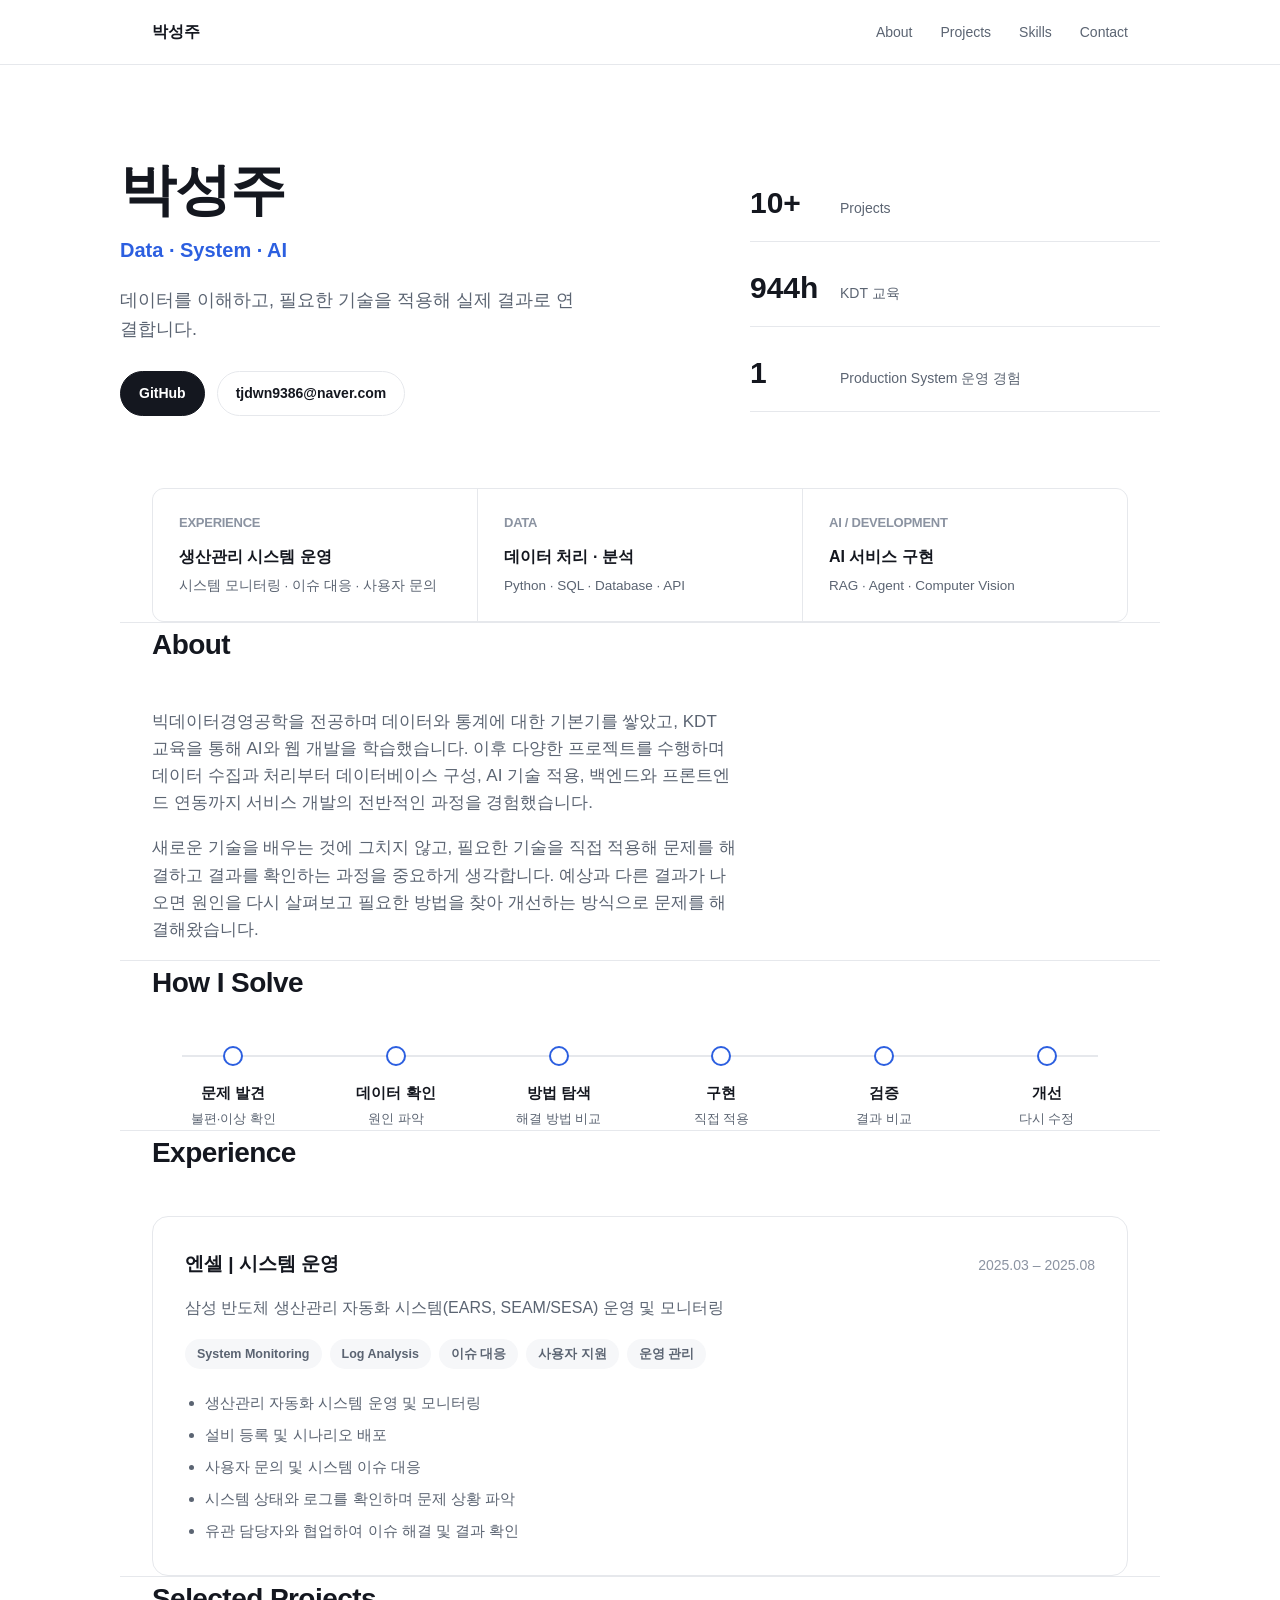
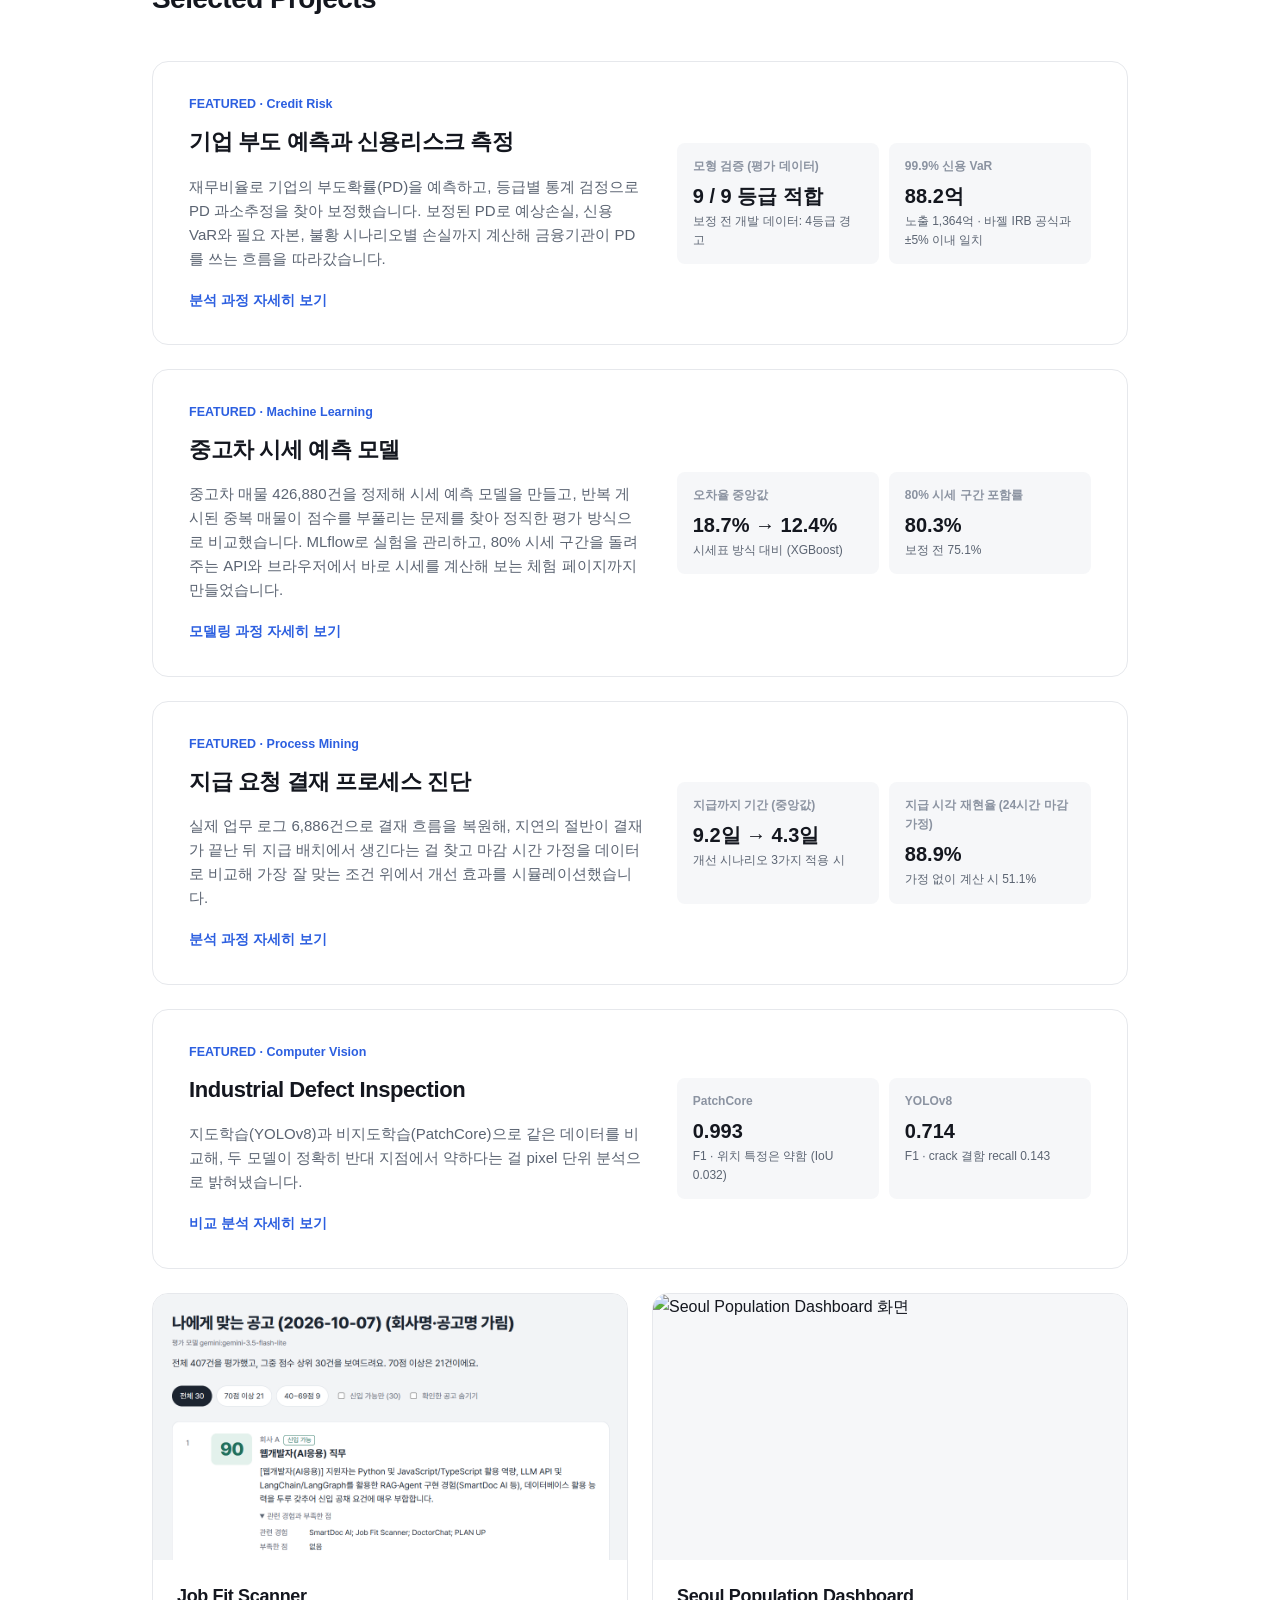
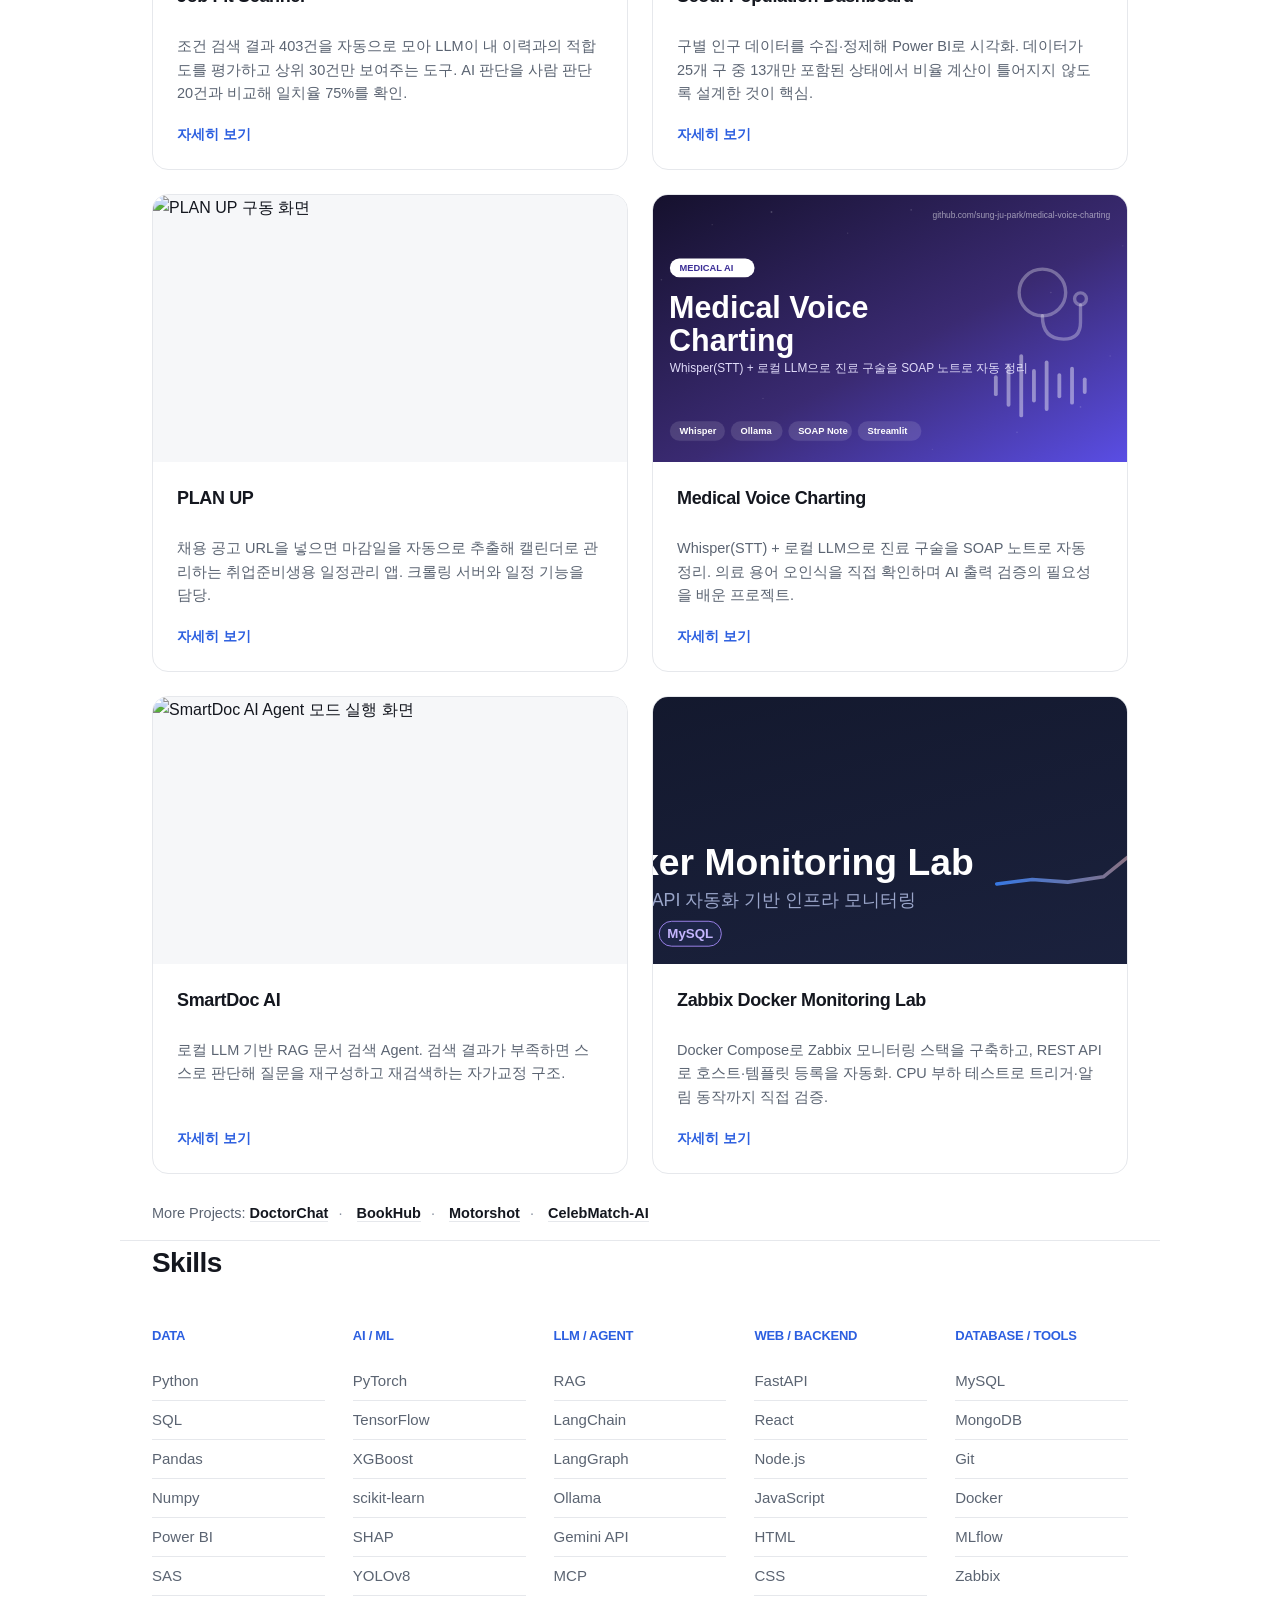
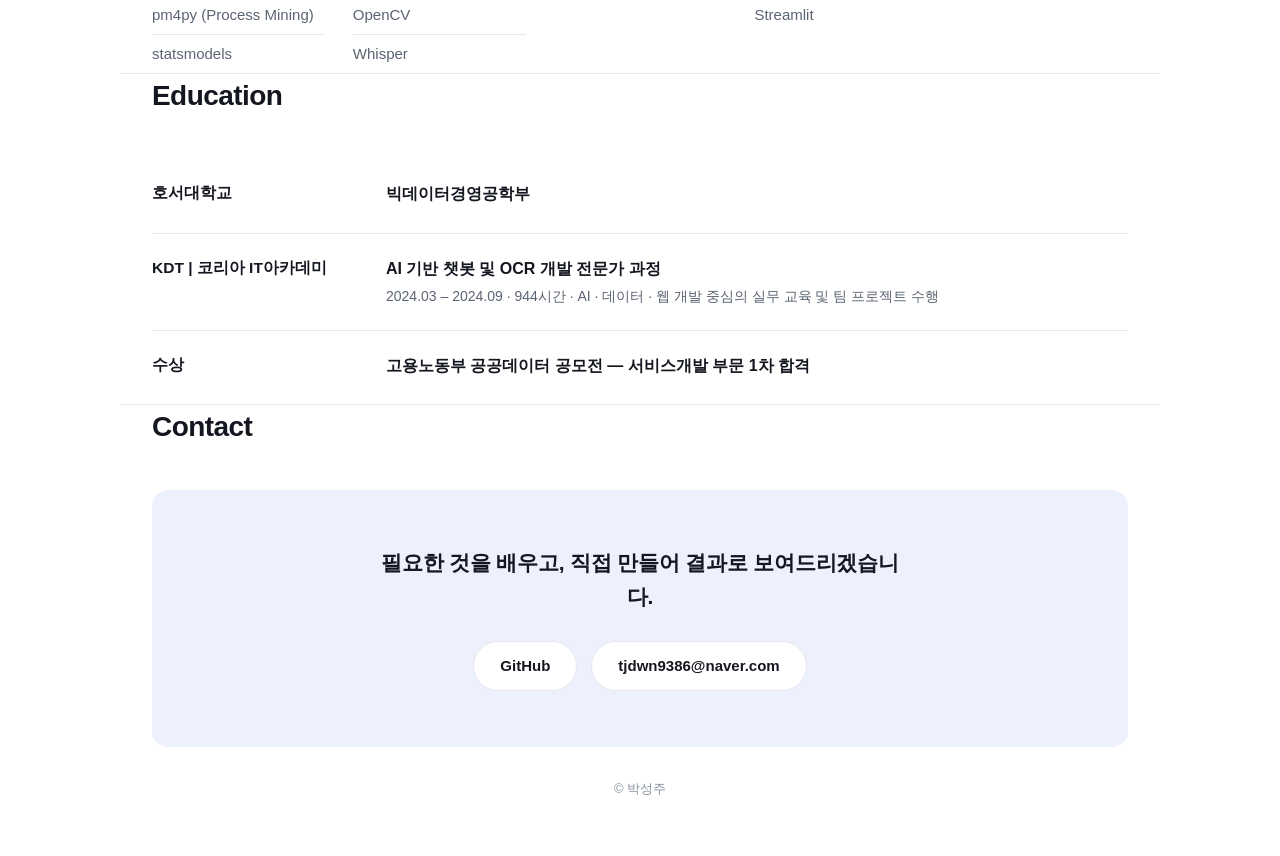
==== index.html @ d3dcc9e8 "Add files via upload" ====
<!DOCTYPE html>
<html lang="ko">
<head>
<meta charset="UTF-8">
<meta name="viewport" content="width=device-width, initial-scale=1.0">
<title>박성주 — Data · System · AI</title>
<meta name="description" content="박성주 포트폴리오 — 데이터, 시스템 운영, AI 프로젝트 경험">

<link rel="icon" type="image/png" sizes="32x32" href="assets/favicon-32.png">
<link rel="icon" type="image/png" sizes="512x512" href="assets/favicon-512.png">
<link rel="apple-touch-icon" href="assets/apple-touch-icon.png">

<meta property="og:type" content="website">
<meta property="og:title" content="박성주 — Data · System · AI">
<meta property="og:description" content="데이터를 이해하고, 필요한 기술을 적용해 실제 결과로 연결합니다.">
<meta property="og:url" content="https://sung-ju-park.github.io/">
<meta property="og:image" content="https://sung-ju-park.github.io/assets/og-image.png">
<meta property="og:image:width" content="1200">
<meta property="og:image:height" content="630">
<meta name="twitter:card" content="summary_large_image">
<meta name="twitter:title" content="박성주 — Data · System · AI">
<meta name="twitter:description" content="데이터를 이해하고, 필요한 기술을 적용해 실제 결과로 연결합니다.">
<meta name="twitter:image" content="https://sung-ju-park.github.io/assets/og-image.png">

<link rel="stylesheet" href="style.css">
</head>
<body>

<nav class="nav">
  <div class="wrap">
    <span class="name">박성주</span>
    <div class="links">
      <a href="#about">About</a>
      <a href="#projects">Projects</a>
      <a href="#skills">Skills</a>
      <a href="#contact">Contact</a>
    </div>
  </div>
</nav>

<header class="wrap hero">
  <div>
    <h1>박성주</h1>
    <p class="role">Data · System · AI</p>
    <p class="pitch">데이터를 이해하고, 필요한 기술을 적용해 실제 결과로 연결합니다.</p>
    <div class="links">
      <a class="primary" href="https://github.com/sung-ju-park" target="_blank" rel="noopener">GitHub</a>
      <a href="mailto:tjdwn9386@naver.com">tjdwn9386@naver.com</a>
    </div>
  </div>
  <div class="readout">
    <div class="stat"><span class="num">10+</span><span class="label">Projects</span></div>
    <div class="stat"><span class="num">944h</span><span class="label">KDT 교육</span></div>
    <div class="stat"><span class="num">1</span><span class="label">Production System 운영 경험</span></div>
  </div>
</header>

<section class="wrap">
  <div class="pillars">
    <div class="pillar">
      <h4>EXPERIENCE</h4>
      <div class="main">생산관리 시스템 운영</div>
      <div class="sub">시스템 모니터링 · 이슈 대응 · 사용자 문의</div>
    </div>
    <div class="pillar">
      <h4>DATA</h4>
      <div class="main">데이터 처리 · 분석</div>
      <div class="sub">Python · SQL · Database · API</div>
    </div>
    <div class="pillar">
      <h4>AI / DEVELOPMENT</h4>
      <div class="main">AI 서비스 구현</div>
      <div class="sub">RAG · Agent · Computer Vision</div>
    </div>
  </div>
</section>

<section class="wrap about" id="about">
  <h2 class="section-title">About</h2>
  <p>빅데이터경영공학을 전공하며 데이터와 통계에 대한 기본기를 쌓았고, KDT 교육을 통해 AI와 웹 개발을 학습했습니다. 이후 다양한 프로젝트를 수행하며 데이터 수집과 처리부터 데이터베이스 구성, AI 기술 적용, 백엔드와 프론트엔드 연동까지 서비스 개발의 전반적인 과정을 경험했습니다.</p>
  <p>새로운 기술을 배우는 것에 그치지 않고, 필요한 기술을 직접 적용해 문제를 해결하고 결과를 확인하는 과정을 중요하게 생각합니다. 예상과 다른 결과가 나오면 원인을 다시 살펴보고 필요한 방법을 찾아 개선하는 방식으로 문제를 해결해왔습니다.</p>
</section>

<section class="wrap">
  <h2 class="section-title">How I Solve</h2>
  <div class="path">
    <div class="step"><div class="dot"></div><div class="title">문제 발견</div><div class="desc">불편·이상 확인</div></div>
    <div class="step"><div class="dot"></div><div class="title">데이터 확인</div><div class="desc">원인 파악</div></div>
    <div class="step"><div class="dot"></div><div class="title">방법 탐색</div><div class="desc">해결 방법 비교</div></div>
    <div class="step"><div class="dot"></div><div class="title">구현</div><div class="desc">직접 적용</div></div>
    <div class="step"><div class="dot"></div><div class="title">검증</div><div class="desc">결과 비교</div></div>
    <div class="step"><div class="dot"></div><div class="title">개선</div><div class="desc">다시 수정</div></div>
  </div>
</section>

<section class="wrap">
  <h2 class="section-title">Experience</h2>
  <div class="exp-card">
    <div class="exp-head">
      <span class="role">엔셀 | 시스템 운영</span>
      <span class="period">2025.03 – 2025.08</span>
    </div>
    <p class="system">삼성 반도체 생산관리 자동화 시스템(EARS, SEAM/SESA) 운영 및 모니터링</p>
    <div class="tags">
      <span class="tag mono">System Monitoring</span>
      <span class="tag mono">Log Analysis</span>
      <span class="tag mono">이슈 대응</span>
      <span class="tag mono">사용자 지원</span>
      <span class="tag mono">운영 관리</span>
    </div>
    <ul class="bullets">
      <li>생산관리 자동화 시스템 운영 및 모니터링</li>
      <li>설비 등록 및 시나리오 배포</li>
      <li>사용자 문의 및 시스템 이슈 대응</li>
      <li>시스템 상태와 로그를 확인하며 문제 상황 파악</li>
      <li>유관 담당자와 협업하여 이슈 해결 및 결과 확인</li>
    </ul>
  </div>
</section>

<section class="wrap" id="projects">
  <h2 class="section-title">Selected Projects</h2>

  <a class="featured" href="projects/corporate-default-prediction.html">
    <div>
      <div class="kicker">FEATURED · Credit Risk</div>
      <h3>기업 부도 예측과 신용리스크 측정</h3>
      <p class="desc">재무비율로 기업의 부도확률(PD)을 예측하고, 등급별 통계 검정으로 PD 과소추정을 찾아 보정했습니다. 보정된 PD로 예상손실, 신용 VaR와 필요 자본, 불황 시나리오별 손실까지 계산해 금융기관이 PD를 쓰는 흐름을 따라갔습니다.</p>
      <span class="cta">분석 과정 자세히 보기</span>
    </div>
    <div class="stats">
      <div class="stat-box">
        <div class="model">모형 검증 (평가 데이터)</div>
        <div class="val">9 / 9 등급 적합</div>
        <div class="metric-label">보정 전 개발 데이터: 4등급 경고</div>
      </div>
      <div class="stat-box">
        <div class="model">99.9% 신용 VaR</div>
        <div class="val">88.2억</div>
        <div class="metric-label">노출 1,364억 · 바젤 IRB 공식과 ±5% 이내 일치</div>
      </div>
    </div>
  </a>

  <a class="featured" href="projects/used-vehicle-price.html">
    <div>
      <div class="kicker">FEATURED · Machine Learning</div>
      <h3>중고차 시세 예측 모델</h3>
      <p class="desc">중고차 매물 426,880건을 정제해 시세 예측 모델을 만들고, 반복 게시된 중복 매물이 점수를 부풀리는 문제를 찾아 정직한 평가 방식으로 비교했습니다. MLflow로 실험을 관리하고, 80% 시세 구간을 돌려주는 API와 브라우저에서 바로 시세를 계산해 보는 체험 페이지까지 만들었습니다.</p>
      <span class="cta">모델링 과정 자세히 보기</span>
    </div>
    <div class="stats">
      <div class="stat-box">
        <div class="model">오차율 중앙값</div>
        <div class="val">18.7% → 12.4%</div>
        <div class="metric-label">시세표 방식 대비 (XGBoost)</div>
      </div>
      <div class="stat-box">
        <div class="model">80% 시세 구간 포함률</div>
        <div class="val">80.3%</div>
        <div class="metric-label">보정 전 75.1%</div>
      </div>
    </div>
  </a>

  <a class="featured" href="projects/process-mining.html">
    <div>
      <div class="kicker">FEATURED · Process Mining</div>
      <h3>지급 요청 결재 프로세스 진단</h3>
      <p class="desc">실제 업무 로그 6,886건으로 결재 흐름을 복원해, 지연의 절반이 결재가 끝난 뒤 지급 배치에서 생긴다는 걸 찾고 마감 시간 가정을 데이터로 비교해 가장 잘 맞는 조건 위에서 개선 효과를 시뮬레이션했습니다.</p>
      <span class="cta">분석 과정 자세히 보기</span>
    </div>
    <div class="stats">
      <div class="stat-box">
        <div class="model">지급까지 기간 (중앙값)</div>
        <div class="val">9.2일 → 4.3일</div>
        <div class="metric-label">개선 시나리오 3가지 적용 시</div>
      </div>
      <div class="stat-box">
        <div class="model">지급 시각 재현율 (24시간 마감 가정)</div>
        <div class="val">88.9%</div>
        <div class="metric-label">가정 없이 계산 시 51.1%</div>
      </div>
    </div>
  </a>

  <a class="featured" href="projects/industrial-defect-inspection.html">
    <div>
      <div class="kicker">FEATURED · Computer Vision</div>
      <h3>Industrial Defect Inspection</h3>
      <p class="desc">지도학습(YOLOv8)과 비지도학습(PatchCore)으로 같은 데이터를 비교해, 두 모델이 정확히 반대 지점에서 약하다는 걸 pixel 단위 분석으로 밝혀냈습니다.</p>
      <span class="cta">비교 분석 자세히 보기</span>
    </div>
    <div class="stats">
      <div class="stat-box">
        <div class="model">PatchCore</div>
        <div class="val">0.993</div>
        <div class="metric-label">F1 · 위치 특정은 약함 (IoU 0.032)</div>
      </div>
      <div class="stat-box">
        <div class="model">YOLOv8</div>
        <div class="val">0.714</div>
        <div class="metric-label">F1 · crack 결함 recall 0.143</div>
      </div>
    </div>
  </a>

  <div class="grid-2">

    <a class="card" href="projects/job-fit-scanner.html">
      <div class="thumb"><img src="assets/job-fit-scanner-thumb.png" alt="Job Fit Scanner 실행 결과 화면"></div>
      <div class="body">
        <h3>Job Fit Scanner</h3>
        <p class="desc">조건 검색 결과 403건을 자동으로 모아 LLM이 내 이력과의 적합도를 평가하고 상위 30건만 보여주는 도구. AI 판단을 사람 판단 20건과 비교해 일치율 75%를 확인.</p>
        <span class="cta">자세히 보기</span>
      </div>
    </a>

    <a class="card" href="projects/seoul-population.html">
      <div class="thumb"><img src="https://github.com/sung-ju-park/-seoul-population-Public/raw/main/screenshots/20260731_131519.png" alt="Seoul Population Dashboard 화면"></div>
      <div class="body">
        <h3>Seoul Population Dashboard</h3>
        <p class="desc">구별 인구 데이터를 수집·정제해 Power BI로 시각화. 데이터가 25개 구 중 13개만 포함된 상태에서 비율 계산이 틀어지지 않도록 설계한 것이 핵심.</p>
        <span class="cta">자세히 보기</span>
      </div>
    </a>

    <a class="card" href="projects/planup.html">
      <div class="thumb"><img src="https://github.com/sung-ju-park/PlanUP_frontend/raw/main/%EA%B5%AC%EB%8F%99%ED%99%94%EB%A9%B4.gif" alt="PLAN UP 구동 화면"></div>
      <div class="body">
        <h3>PLAN UP</h3>
        <p class="desc">채용 공고 URL을 넣으면 마감일을 자동으로 추출해 캘린더로 관리하는 취업준비생용 일정관리 앱. 크롤링 서버와 일정 기능을 담당.</p>
        <span class="cta">자세히 보기</span>
      </div>
    </a>

    <a class="card" href="projects/medical-voice-charting.html">
      <div class="thumb"><img src="assets/medical-voice-charting-banner.svg" alt="Medical Voice Charting 배너"></div>
      <div class="body">
        <h3>Medical Voice Charting</h3>
        <p class="desc">Whisper(STT) + 로컬 LLM으로 진료 구술을 SOAP 노트로 자동 정리. 의료 용어 오인식을 직접 확인하며 AI 출력 검증의 필요성을 배운 프로젝트.</p>
        <span class="cta">자세히 보기</span>
      </div>
    </a>

    <a class="card" href="projects/smartdoc-ai.html">
      <div class="thumb"><img src="https://github.com/sung-ju-park/smartdoc-ai/raw/main/screenshots/20260801_132643.png" alt="SmartDoc AI Agent 모드 실행 화면"></div>
      <div class="body">
        <h3>SmartDoc AI</h3>
        <p class="desc">로컬 LLM 기반 RAG 문서 검색 Agent. 검색 결과가 부족하면 스스로 판단해 질문을 재구성하고 재검색하는 자가교정 구조.</p>
        <span class="cta">자세히 보기</span>
      </div>
    </a>

    <a class="card" href="projects/zabbix-monitoring.html">
      <div class="thumb"><img src="assets/zabbix-monitoring-banner.svg" alt="Zabbix Docker Monitoring Lab 배너"></div>
      <div class="body">
        <h3>Zabbix Docker Monitoring Lab</h3>
        <p class="desc">Docker Compose로 Zabbix 모니터링 스택을 구축하고, REST API로 호스트·템플릿 등록을 자동화. CPU 부하 테스트로 트리거·알림 동작까지 직접 검증.</p>
        <span class="cta">자세히 보기</span>
      </div>
    </a>

  </div>

  <p class="more-projects">
    More Projects:
    <a href="https://github.com/sung-ju-park/DoctorChat_frontend" target="_blank" rel="noopener">DoctorChat</a><span class="sep">·</span>
    <a href="projects/bookhub.html">BookHub</a><span class="sep">·</span>
    <a href="https://github.com/sung-ju-park/MotorShot" target="_blank" rel="noopener">Motorshot</a><span class="sep">·</span>
    <a href="https://github.com/sung-ju-park/CelebMatch-AI" target="_blank" rel="noopener">CelebMatch-AI</a>
  </p>
</section>

<section class="wrap" id="skills">
  <h2 class="section-title">Skills</h2>
  <div class="skills-grid">
    <div class="skill-col">
      <h4>DATA</h4>
      <ul><li>Python</li><li>SQL</li><li>Pandas</li><li>Numpy</li><li>Power BI</li><li>SAS</li><li>pm4py (Process Mining)</li><li>statsmodels</li></ul>
    </div>
    <div class="skill-col">
      <h4>AI / ML</h4>
      <ul><li>PyTorch</li><li>TensorFlow</li><li>XGBoost</li><li>scikit-learn</li><li>SHAP</li><li>YOLOv8</li><li>OpenCV</li><li>Whisper</li></ul>
    </div>
    <div class="skill-col">
      <h4>LLM / AGENT</h4>
      <ul><li>RAG</li><li>LangChain</li><li>LangGraph</li><li>Ollama</li><li>Gemini API</li><li>MCP</li></ul>
    </div>
    <div class="skill-col">
      <h4>WEB / BACKEND</h4>
      <ul><li>FastAPI</li><li>React</li><li>Node.js</li><li>JavaScript</li><li>HTML</li><li>CSS</li><li>Streamlit</li></ul>
    </div>
    <div class="skill-col">
      <h4>DATABASE / TOOLS</h4>
      <ul><li>MySQL</li><li>MongoDB</li><li>Git</li><li>Docker</li><li>MLflow</li><li>Zabbix</li></ul>
    </div>
  </div>
</section>

<section class="wrap">
  <h2 class="section-title">Education</h2>
  <div class="edu-item">
    <div class="org">호서대학교</div>
    <div class="detail">
      <div class="title">빅데이터경영공학부</div>
    </div>
  </div>
  <div class="edu-item">
    <div class="org">KDT | 코리아 IT아카데미</div>
    <div class="detail">
      <div class="title">AI 기반 챗봇 및 OCR 개발 전문가 과정</div>
      <div class="sub">2024.03 – 2024.09 · 944시간 · AI · 데이터 · 웹 개발 중심의 실무 교육 및 팀 프로젝트 수행</div>
    </div>
  </div>
  <div class="edu-item">
    <div class="org">수상</div>
    <div class="detail">
      <div class="title">고용노동부 공공데이터 공모전 — 서비스개발 부문 1차 합격</div>
    </div>
  </div>
</section>

<section class="wrap" id="contact">
  <h2 class="section-title">Contact</h2>
  <div class="contact-card">
    <p class="closing">필요한 것을 배우고, 직접 만들어 결과로 보여드리겠습니다.</p>
    <div class="links">
      <a href="https://github.com/sung-ju-park" target="_blank" rel="noopener">GitHub</a>
      <a href="mailto:tjdwn9386@naver.com">tjdwn9386@naver.com</a>
    </div>
  </div>
</section>

<footer>© 박성주</footer>

</body>
</html>
---- style.css ----
/* ==========================================================================
   박성주 Portfolio — shared stylesheet
   Tokens: white / deep-gray text / single blue accent, per brief.
   Type: Pretendard (Korean-first sans, one family, weight-driven hierarchy).
   ========================================================================== */

@import url('https://cdn.jsdelivr.net/gh/orioncactus/pretendard@v1.3.9/dist/web/static/pretendard.css');

:root {
  --bg: #ffffff;
  --surface: #f6f7f9;
  --surface-hover: #eef1f5;
  --border: #e6e8ec;
  --text: #14171f;
  --text-soft: #5b6472;
  --text-faint: #8b93a1;
  --accent: #2c5fe0;
  --accent-dark: #1f47b8;
  --accent-tint: #ecf1fd;
  --radius-lg: 16px;
  --radius-md: 12px;
  --radius-sm: 8px;
  --maxw: 1040px;
  --shadow-hover: 0 16px 32px -16px rgba(20, 23, 31, 0.18);
}

* { box-sizing: border-box; }

html { scroll-behavior: smooth; }

body {
  margin: 0;
  font-family: 'Pretendard', -apple-system, BlinkMacSystemFont, sans-serif;
  color: var(--text);
  background: var(--bg);
  line-height: 1.6;
  -webkit-font-smoothing: antialiased;
}

a { color: inherit; text-decoration: none; }

.wrap {
  max-width: var(--maxw);
  margin: 0 auto;
  padding: 0 32px;
}

section { padding: 88px 0; }
section + section { border-top: 1px solid var(--border); }

h1, h2, h3, h4 { margin: 0; font-weight: 700; letter-spacing: -0.02em; }

.eyebrow {
  font-size: 14px;
  font-weight: 600;
  color: var(--accent);
  margin: 0 0 12px;
}

.section-title {
  font-size: 28px;
  margin-bottom: 40px;
}

/* ---------- Nav ---------- */
.nav {
  position: sticky;
  top: 0;
  z-index: 10;
  background: rgba(255, 255, 255, 0.88);
  backdrop-filter: blur(8px);
  border-bottom: 1px solid var(--border);
}
.nav .wrap {
  height: 64px;
  display: flex;
  align-items: center;
  justify-content: space-between;
}
.nav .name { font-weight: 700; font-size: 16px; }
.nav .links { display: flex; gap: 28px; font-size: 14px; color: var(--text-soft); }
.nav .links a:hover { color: var(--text); }
.nav .back { font-size: 14px; color: var(--text-soft); display: flex; align-items: center; gap: 6px; }
.nav .back:hover { color: var(--accent); }

/* ---------- Hero ---------- */
.hero {
  padding: 96px 0 72px;
  display: grid;
  grid-template-columns: 1.4fr 1fr;
  gap: 56px;
  align-items: end;
}
@keyframes heroIn {
  from { opacity: 0; transform: translateY(16px); }
  to { opacity: 1; transform: translateY(0); }
}
.hero > * { animation: heroIn .8s cubic-bezier(.2,.7,.3,1) both; }
.hero > *:last-child { animation-delay: .1s; }
.hero h1 { font-size: 56px; line-height: 1.05; }
.hero .role { font-size: 20px; color: var(--accent); font-weight: 600; margin: 14px 0 20px; }
.hero p.pitch { font-size: 18px; color: var(--text-soft); max-width: 46ch; margin: 0 0 28px; }
.hero .links { display: flex; gap: 12px; }
.hero .links a {
  padding: 10px 18px;
  border-radius: 999px;
  font-size: 14px;
  font-weight: 600;
  border: 1px solid var(--border);
}
.hero .links a.primary { background: var(--text); color: #fff; border-color: var(--text); }
.hero .links a.primary:hover { background: var(--accent-dark); border-color: var(--accent-dark); }
.hero .links a:not(.primary):hover { border-color: var(--accent); color: var(--accent); }

.readout { display: flex; flex-direction: column; gap: 22px; padding-bottom: 4px; }
.readout .stat { display: flex; align-items: baseline; gap: 14px; border-bottom: 1px solid var(--border); padding-bottom: 14px; }
.readout .stat .num { font-size: 30px; font-weight: 700; color: var(--text); min-width: 76px; }
.readout .stat .label { font-size: 14px; color: var(--text-soft); }

/* ---------- Three pillars ---------- */
.pillars { display: grid; grid-template-columns: repeat(3, 1fr); gap: 1px; background: var(--border); border: 1px solid var(--border); border-radius: var(--radius-md); overflow: hidden; }
.pillars .pillar { background: #fff; padding: 24px 26px; }
.pillars .pillar h4 { font-size: 13px; color: var(--text-faint); font-weight: 600; margin-bottom: 10px; }
.pillars .pillar .main { font-size: 16px; font-weight: 600; margin-bottom: 6px; }
.pillars .pillar .sub { font-size: 13.5px; color: var(--text-soft); }

/* ---------- About ---------- */
.about p { font-size: 17px; color: var(--text-soft); max-width: 62ch; }
.about p + p { margin-top: 18px; }

/* ---------- How I solve — connected path ---------- */
.path { display: flex; align-items: flex-start; position: relative; }
.path::before {
  content: "";
  position: absolute;
  top: 9px; left: 30px; right: 30px;
  height: 2px;
  background: var(--border);
}
.step { flex: 1; text-align: center; position: relative; padding: 0 6px; }
.step .dot {
  width: 20px; height: 20px; border-radius: 50%;
  background: #fff; border: 2px solid var(--accent);
  margin: 0 auto 16px; position: relative; z-index: 1;
}
.step:not(:first-child):not(:last-child) .dot { border-color: var(--accent); }
.step .title { font-size: 14.5px; font-weight: 700; margin-bottom: 4px; }
.step .desc { font-size: 13px; color: var(--text-soft); }

/* ---------- Experience ---------- */
.exp-card { border: 1px solid var(--border); border-radius: var(--radius-lg); padding: 32px; }
.exp-head { display: flex; justify-content: space-between; align-items: baseline; flex-wrap: wrap; gap: 8px; margin-bottom: 6px; }
.exp-head .role { font-size: 19px; font-weight: 700; }
.exp-head .period { font-size: 14px; color: var(--text-faint); }
.exp-card .system { color: var(--text-soft); margin-bottom: 18px; }
.tags { display: flex; flex-wrap: wrap; gap: 8px; margin-bottom: 22px; }
.tag { font-size: 12.5px; font-weight: 600; color: var(--accent); background: var(--accent-tint); padding: 5px 12px; border-radius: 999px; }
.tag.mono { color: var(--text-soft); background: var(--surface); }
.bullets { margin: 0; padding-left: 20px; color: var(--text-soft); font-size: 15px; }
.bullets li + li { margin-top: 8px; }

/* ---------- Project cards ---------- */
.grid-2 { display: grid; grid-template-columns: 1fr 1fr; gap: 24px; }
.grid-2 .card:last-child:nth-child(odd) { grid-column: 1 / -1; flex-direction: row; }
.grid-2 .card:last-child:nth-child(odd) .thumb { width: 300px; flex-shrink: 0; }
.grid-2 .card:last-child:nth-child(odd) .body { justify-content: center; }
@media (max-width: 860px) {
  .grid-2 .card:last-child:nth-child(odd) { flex-direction: column; }
  .grid-2 .card:last-child:nth-child(odd) .thumb { width: 100%; }
}
.card {
  border: 1px solid var(--border);
  border-radius: var(--radius-lg);
  overflow: hidden;
  background: #fff;
  transition: box-shadow .18s ease, transform .18s ease, border-color .18s ease;
  display: flex;
  flex-direction: column;
}
.card:hover { box-shadow: var(--shadow-hover); transform: translateY(-3px); border-color: var(--border); }
.card .thumb { aspect-ratio: 16/9; background: var(--surface); overflow: hidden; }
.card .thumb img { width: 100%; height: 100%; object-fit: cover; display: block; }
.card .body { padding: 22px 24px 24px; display: flex; flex-direction: column; flex: 1; }
.card h3 { font-size: 18px; margin-bottom: 10px; }
.card .desc { font-size: 14.5px; color: var(--text-soft); margin-bottom: 18px; flex: 1; }
.card .cta { font-size: 14px; font-weight: 600; color: var(--accent); }
.card:hover .cta { color: var(--accent-dark); }

.more-projects { margin-top: 28px; font-size: 14.5px; color: var(--text-soft); }
.more-projects a { color: var(--text); font-weight: 600; border-bottom: 1px solid var(--border); }
.more-projects a:hover { color: var(--accent); border-color: var(--accent); }
.more-projects .sep { color: var(--text-faint); margin: 0 10px; }

/* ---------- Featured project (Industrial Defect Inspection) ---------- */
.featured {
  border: 1px solid var(--border);
  border-radius: var(--radius-lg);
  padding: 32px 36px;
  margin-bottom: 24px;
  display: grid;
  grid-template-columns: 1.1fr 1fr;
  gap: 32px;
  align-items: center;
  transition: box-shadow .18s ease, transform .18s ease;
}
.featured:hover { box-shadow: var(--shadow-hover); transform: translateY(-3px); }
.featured .kicker { font-size: 12.5px; font-weight: 700; color: var(--accent); margin-bottom: 10px; }
.featured h3 { font-size: 22px; margin-bottom: 10px; }
.featured .desc { font-size: 15px; color: var(--text-soft); margin-bottom: 16px; }
.featured .cta { font-size: 14px; font-weight: 600; color: var(--accent); }
.featured .stats { display: grid; grid-template-columns: 1fr 1fr; gap: 10px; }
.featured .stat-box { background: var(--surface); border-radius: var(--radius-sm); padding: 14px 16px; }
.featured .stat-box .model { font-size: 12px; color: var(--text-faint); font-weight: 600; margin-bottom: 4px; }
.featured .stat-box .val { font-size: 20px; font-weight: 700; }
.featured .stat-box .metric-label { font-size: 12px; color: var(--text-soft); }

@media (max-width: 860px) {
  .featured { grid-template-columns: 1fr; }
}

/* ---------- Skills ---------- */
.skills-grid { display: grid; grid-template-columns: repeat(5, 1fr); gap: 28px; }
.skill-col h4 { font-size: 13px; font-weight: 700; color: var(--accent); margin-bottom: 16px; }
.skill-col ul { list-style: none; margin: 0; padding: 0; font-size: 15px; color: var(--text-soft); }
.skill-col li { padding: 7px 0; border-bottom: 1px solid var(--border); }
.skill-col li:last-child { border-bottom: none; }

/* ---------- Education / Contact ---------- */
.edu-item { display: flex; gap: 24px; padding: 22px 0; border-bottom: 1px solid var(--border); }
.edu-item:last-child { border-bottom: none; }
.edu-item .org { width: 210px; flex-shrink: 0; font-weight: 700; font-size: 15.5px; }
.edu-item .detail .title { font-weight: 600; margin-bottom: 4px; }
.edu-item .detail .sub { font-size: 14px; color: var(--text-soft); }

.contact-card {
  background: var(--accent-tint);
  border-radius: var(--radius-lg);
  padding: 56px 40px;
  text-align: center;
}
.contact-card .closing {
  font-size: 21px;
  font-weight: 700;
  color: var(--text);
  max-width: 46ch;
  margin: 0 auto 28px;
  letter-spacing: -0.01em;
}
.contact-card .links { display: flex; justify-content: center; gap: 14px; flex-wrap: wrap; }
.contact-card .links a {
  padding: 12px 26px;
  border-radius: 999px;
  font-size: 15px;
  font-weight: 600;
  background: #fff;
  border: 1px solid var(--border);
  color: var(--text);
}
.contact-card .links a:hover { border-color: var(--accent); color: var(--accent); }

footer { padding: 32px 0 56px; text-align: center; font-size: 13px; color: var(--text-faint); }

/* ---------- Detail page ---------- */
.detail-hero { padding: 56px 0 40px; }
.detail-hero h1 { font-size: 38px; margin-bottom: 10px; }
.detail-hero .tagline { font-size: 17px; color: var(--text-soft); margin-bottom: 20px; }
.detail-hero .tags { margin-bottom: 0; }

.overview-table { width: 100%; border-collapse: collapse; }
.overview-table tr { border-bottom: 1px solid var(--border); }
.overview-table tr:last-child { border-bottom: none; }
.overview-table td { padding: 14px 4px; font-size: 14.5px; }
.overview-table td:first-child { width: 140px; color: var(--text-faint); font-weight: 600; }

.dsec { margin-bottom: 56px; }
.dsec:last-child { margin-bottom: 0; }
.dsec .num { font-size: 13px; font-weight: 700; color: var(--accent); margin-bottom: 8px; }
.dsec h2 { font-size: 22px; margin-bottom: 16px; }
.dsec p { font-size: 16px; color: var(--text-soft); max-width: 64ch; }

.flow { display: flex; align-items: center; flex-wrap: wrap; gap: 0; margin: 24px 0 8px; }
.flow .node { background: var(--surface); border: 1px solid var(--border); border-radius: var(--radius-sm); padding: 10px 16px; font-size: 13.5px; font-weight: 600; }
.flow .node.warn { background: #fdf2f2; border-color: #f3d6d6; color: #b3413e; }
.flow .arrow { color: var(--text-faint); padding: 0 10px; font-size: 15px; }

.contribution { border: 1px solid var(--border); border-radius: var(--radius-md); padding: 24px 28px; background: var(--surface); }
.contribution h4 { font-size: 13px; font-weight: 700; color: var(--accent); margin-bottom: 14px; }
.contribution ul { margin: 0; padding-left: 20px; font-size: 15px; color: var(--text); }
.contribution li + li { margin-top: 8px; }

.arch-flow { display: flex; flex-direction: column; gap: 0; align-items: flex-start; }
.arch-flow .node { background: #fff; border: 1px solid var(--border); border-radius: var(--radius-sm); padding: 12px 18px; font-size: 14px; font-weight: 600; }
.arch-flow .down { color: var(--text-faint); padding: 4px 0 4px 18px; font-size: 15px; }
.arch-flow .branch { display: flex; gap: 24px; margin-left: 18px; }
.arch-flow .branch .node.good { border-color: var(--accent); color: var(--accent-dark); }

.detail-img { width: 100%; border-radius: var(--radius-md); border: 1px solid var(--border); overflow: hidden; margin: 8px 0 4px; }
.detail-img img { width: 100%; display: block; }
.caption { font-size: 13px; color: var(--text-faint); margin-top: 8px; }

.gh-button { display: inline-flex; align-items: center; gap: 8px; background: var(--text); color: #fff; padding: 12px 22px; border-radius: 999px; font-size: 14.5px; font-weight: 600; }
.gh-button:hover { background: var(--accent-dark); }

/* ---------- Responsive ---------- */
@media (max-width: 860px) {
  .hero { grid-template-columns: 1fr; }
  .hero h1 { font-size: 40px; }
  .pillars { grid-template-columns: 1fr; }
  .grid-2 { grid-template-columns: 1fr; }
  .skills-grid { grid-template-columns: repeat(2, 1fr); }
  .path { flex-direction: column; gap: 20px; }
  .path::before { display: none; }
  .step { text-align: left; display: flex; gap: 14px; align-items: flex-start; }
  .step .dot { margin: 3px 0 0; flex-shrink: 0; }
  .edu-item { flex-direction: column; gap: 6px; }
  .edu-item .org { width: auto; }
}

@media (prefers-reduced-motion: reduce) {
  * { transition: none !important; scroll-behavior: auto !important; animation: none !important; }
}

a:focus-visible, button:focus-visible { outline: 2px solid var(--accent); outline-offset: 2px; }
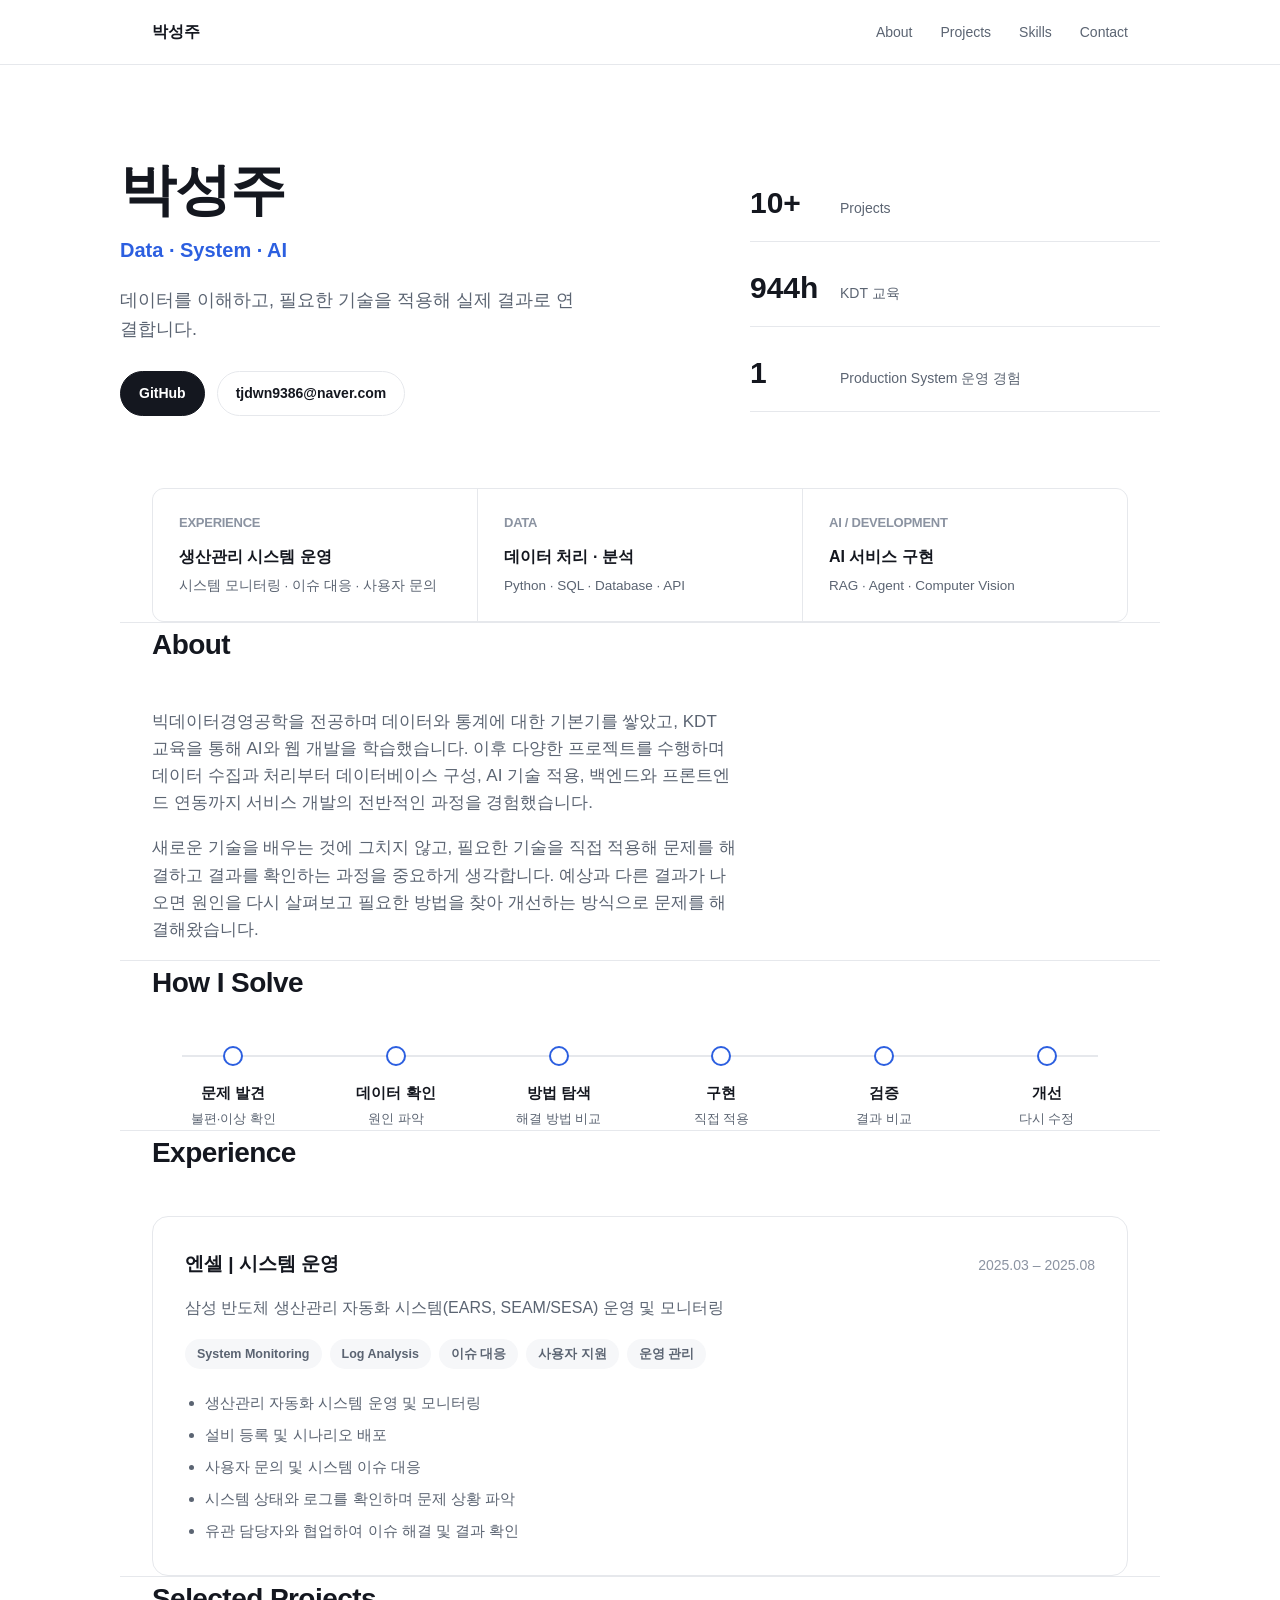
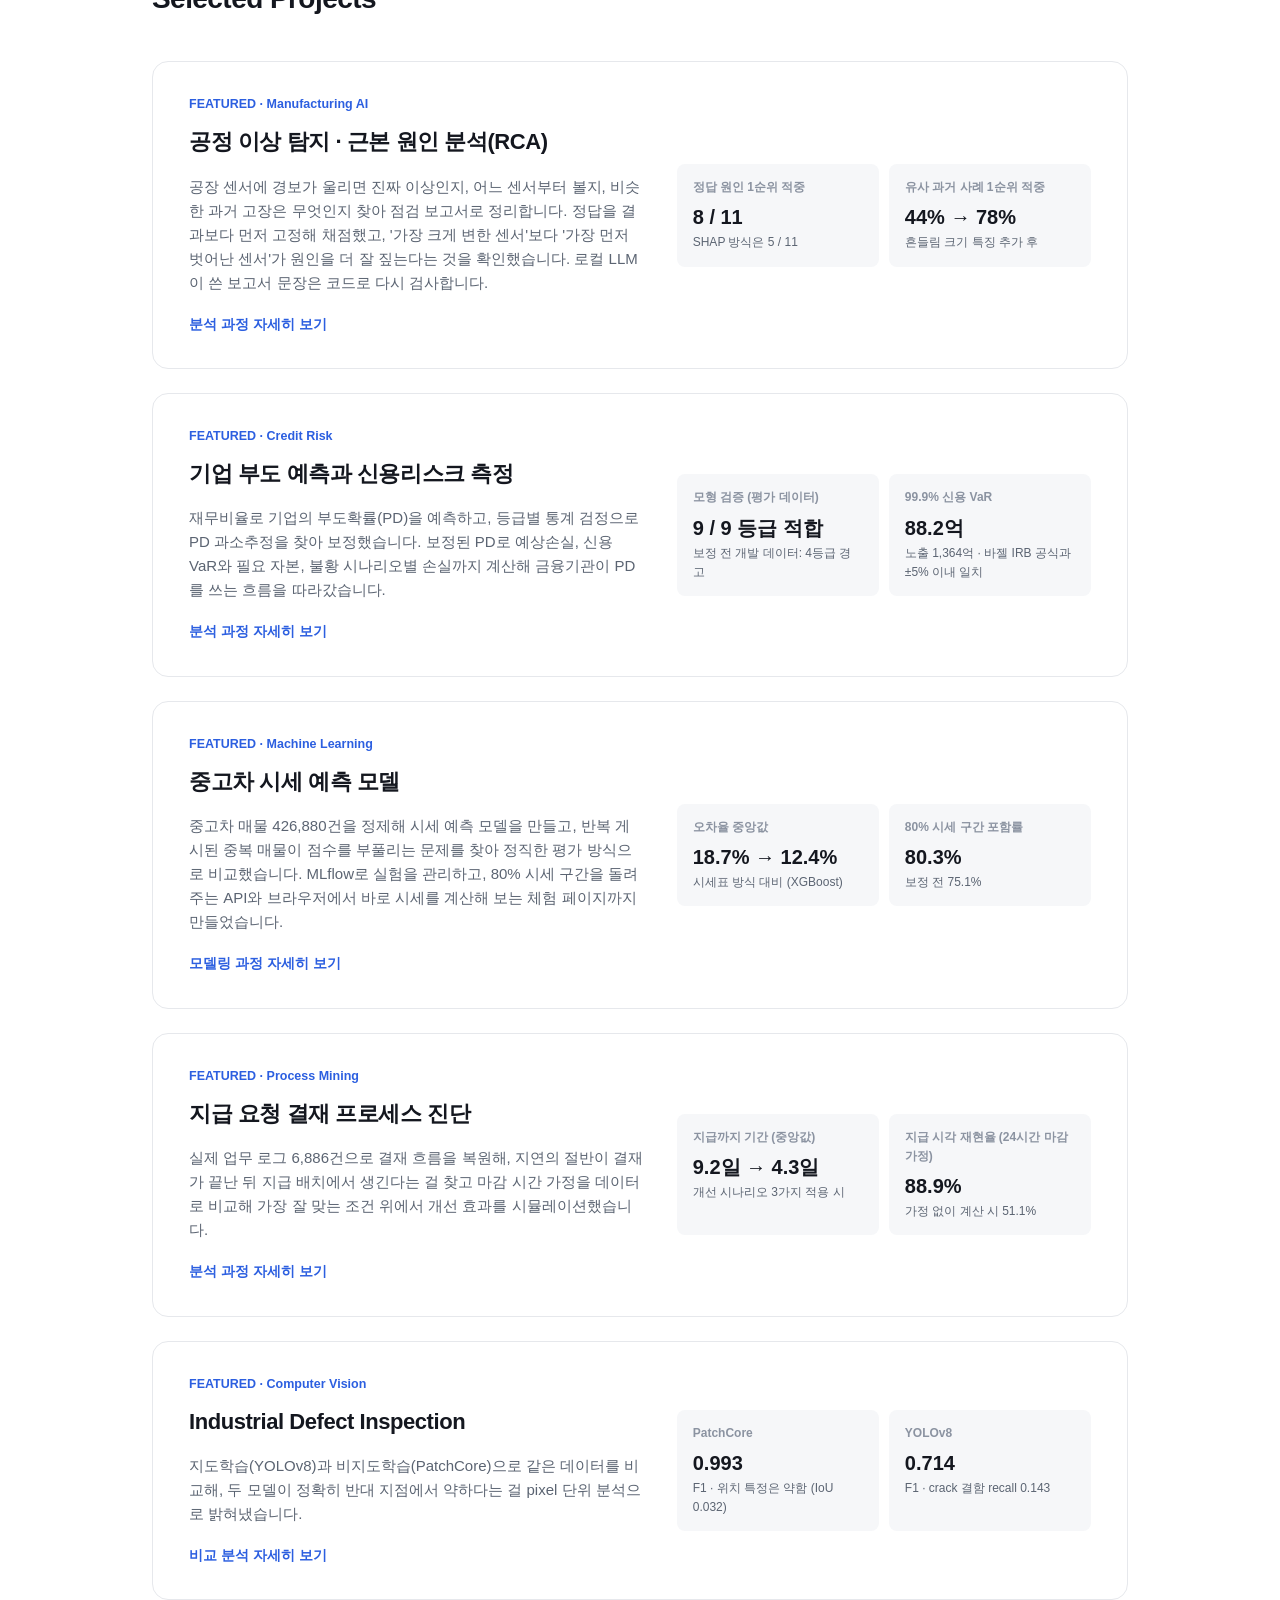
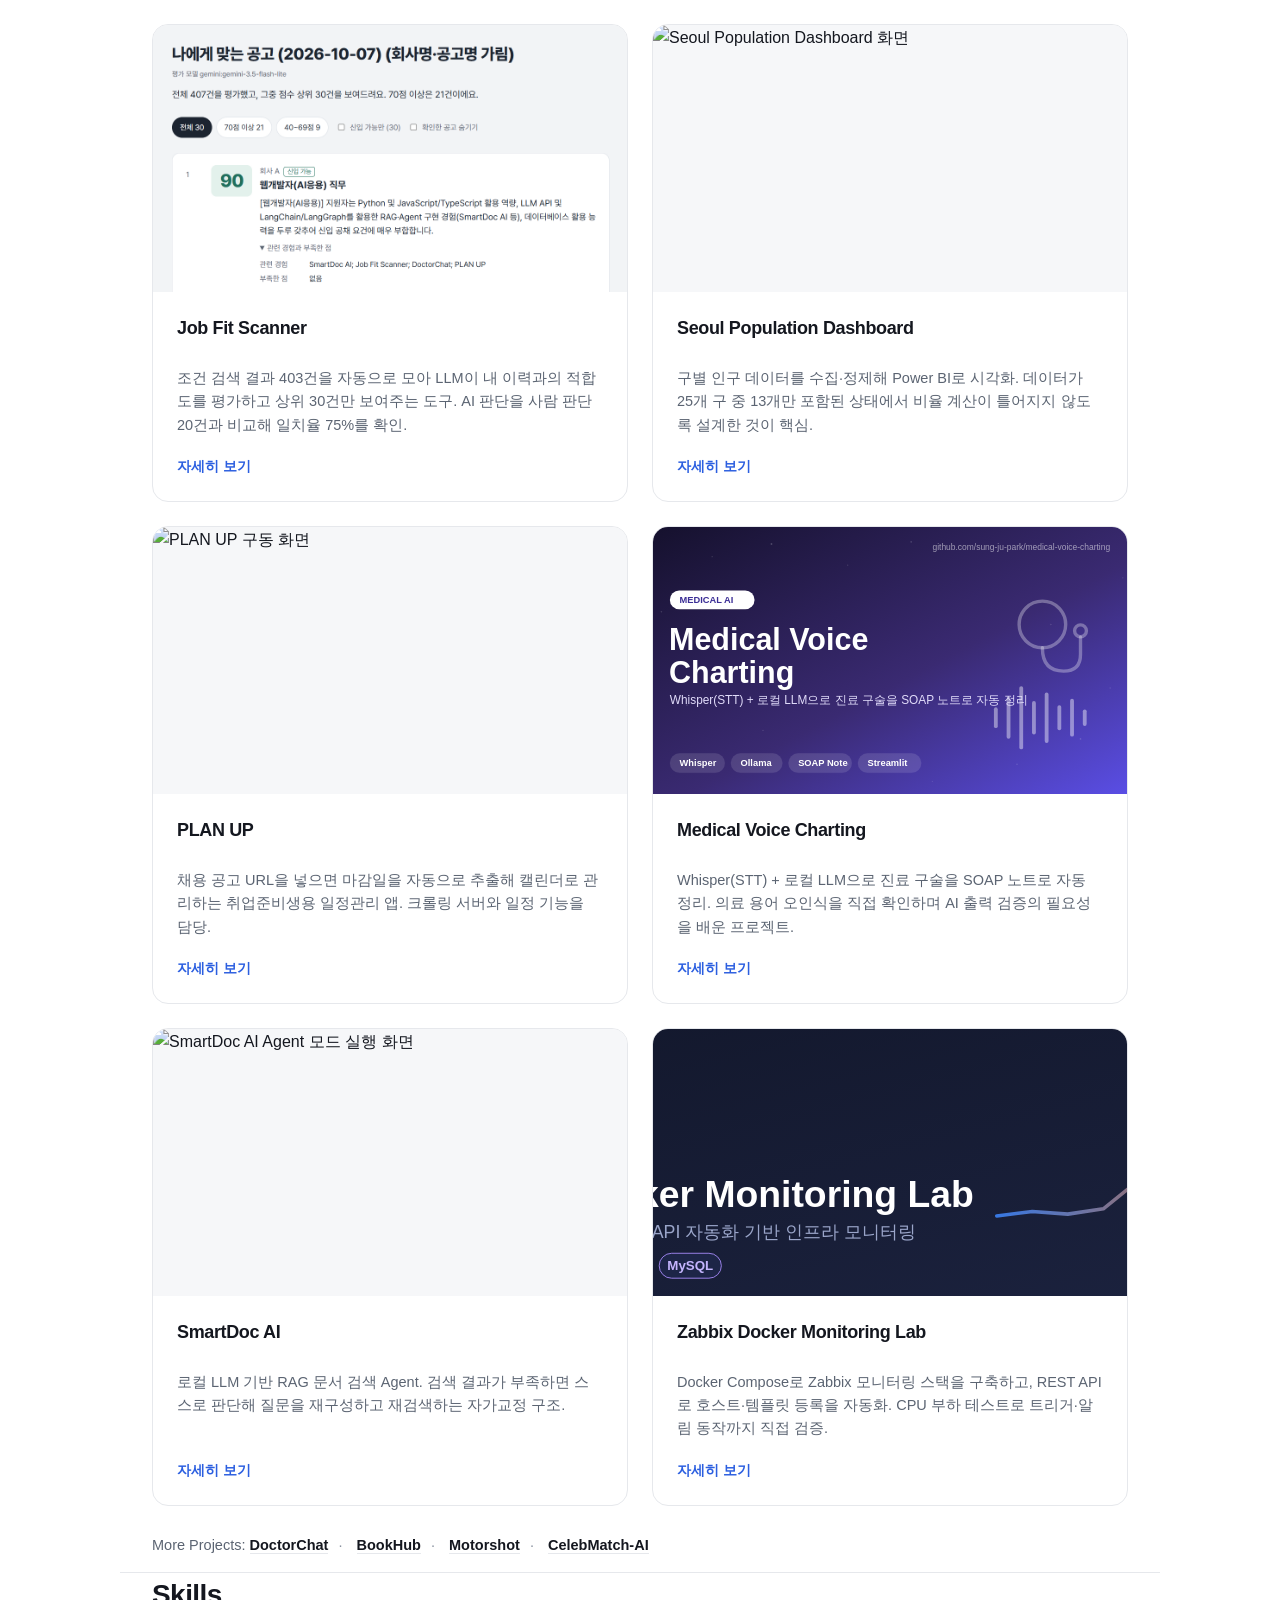
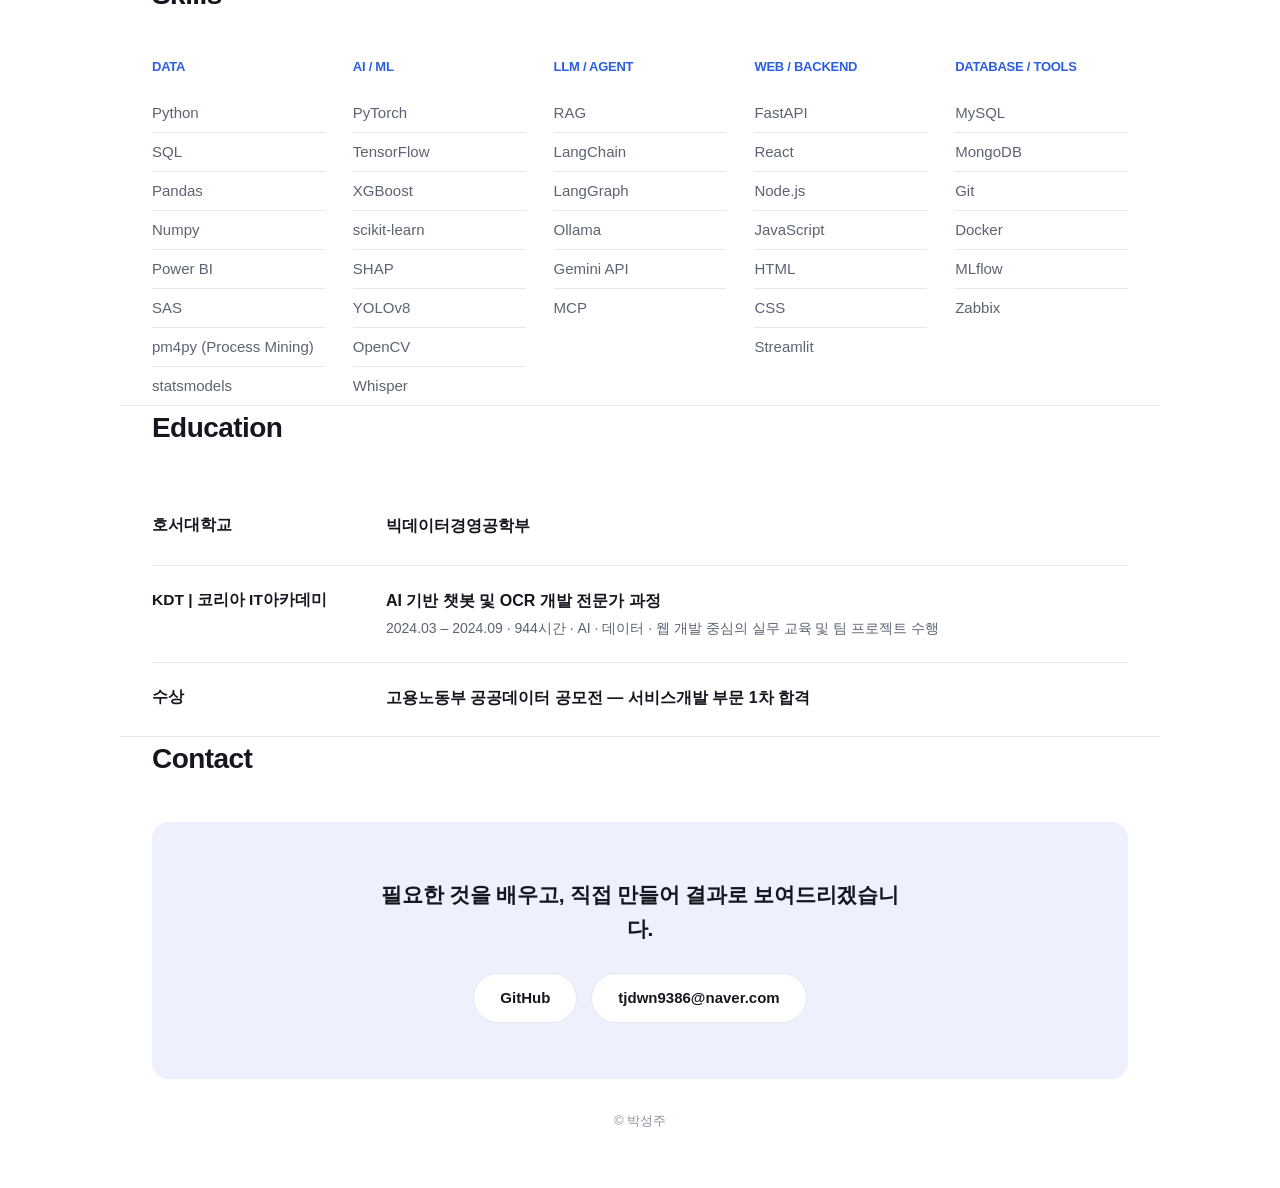
==== commit b26ddd35: "포트폴리오에 공정 이상 탐지·근본 원인 분석(RCA) 프로젝트 추가 - 메인 화면 첫 번째 대표 프로젝트 카드 - 상세 페이지: 문제, 분석 내용, 먼저 벗어난 순서 발견, SEC" ====
--- a/index.html
+++ b/index.html
@@ -121,6 +121,27 @@
 <section class="wrap" id="projects">
   <h2 class="section-title">Selected Projects</h2>
 
+  <a class="featured" href="projects/process-anomaly-rca.html">
+    <div>
+      <div class="kicker">FEATURED · Manufacturing AI</div>
+      <h3>공정 이상 탐지 · 근본 원인 분석(RCA)</h3>
+      <p class="desc">공장 센서에 경보가 울리면 진짜 이상인지, 어느 센서부터 볼지, 비슷한 과거 고장은 무엇인지 찾아 점검 보고서로 정리합니다. 정답을 결과보다 먼저 고정해 채점했고, '가장 크게 변한 센서'보다 '가장 먼저 벗어난 센서'가 원인을 더 잘 짚는다는 것을 확인했습니다. 로컬 LLM이 쓴 보고서 문장은 코드로 다시 검사합니다.</p>
+      <span class="cta">분석 과정 자세히 보기</span>
+    </div>
+    <div class="stats">
+      <div class="stat-box">
+        <div class="model">정답 원인 1순위 적중</div>
+        <div class="val">8 / 11</div>
+        <div class="metric-label">SHAP 방식은 5 / 11</div>
+      </div>
+      <div class="stat-box">
+        <div class="model">유사 과거 사례 1순위 적중</div>
+        <div class="val">44% → 78%</div>
+        <div class="metric-label">흔들림 크기 특징 추가 후</div>
+      </div>
+    </div>
+  </a>
+
   <a class="featured" href="projects/corporate-default-prediction.html">
     <div>
       <div class="kicker">FEATURED · Credit Risk</div>
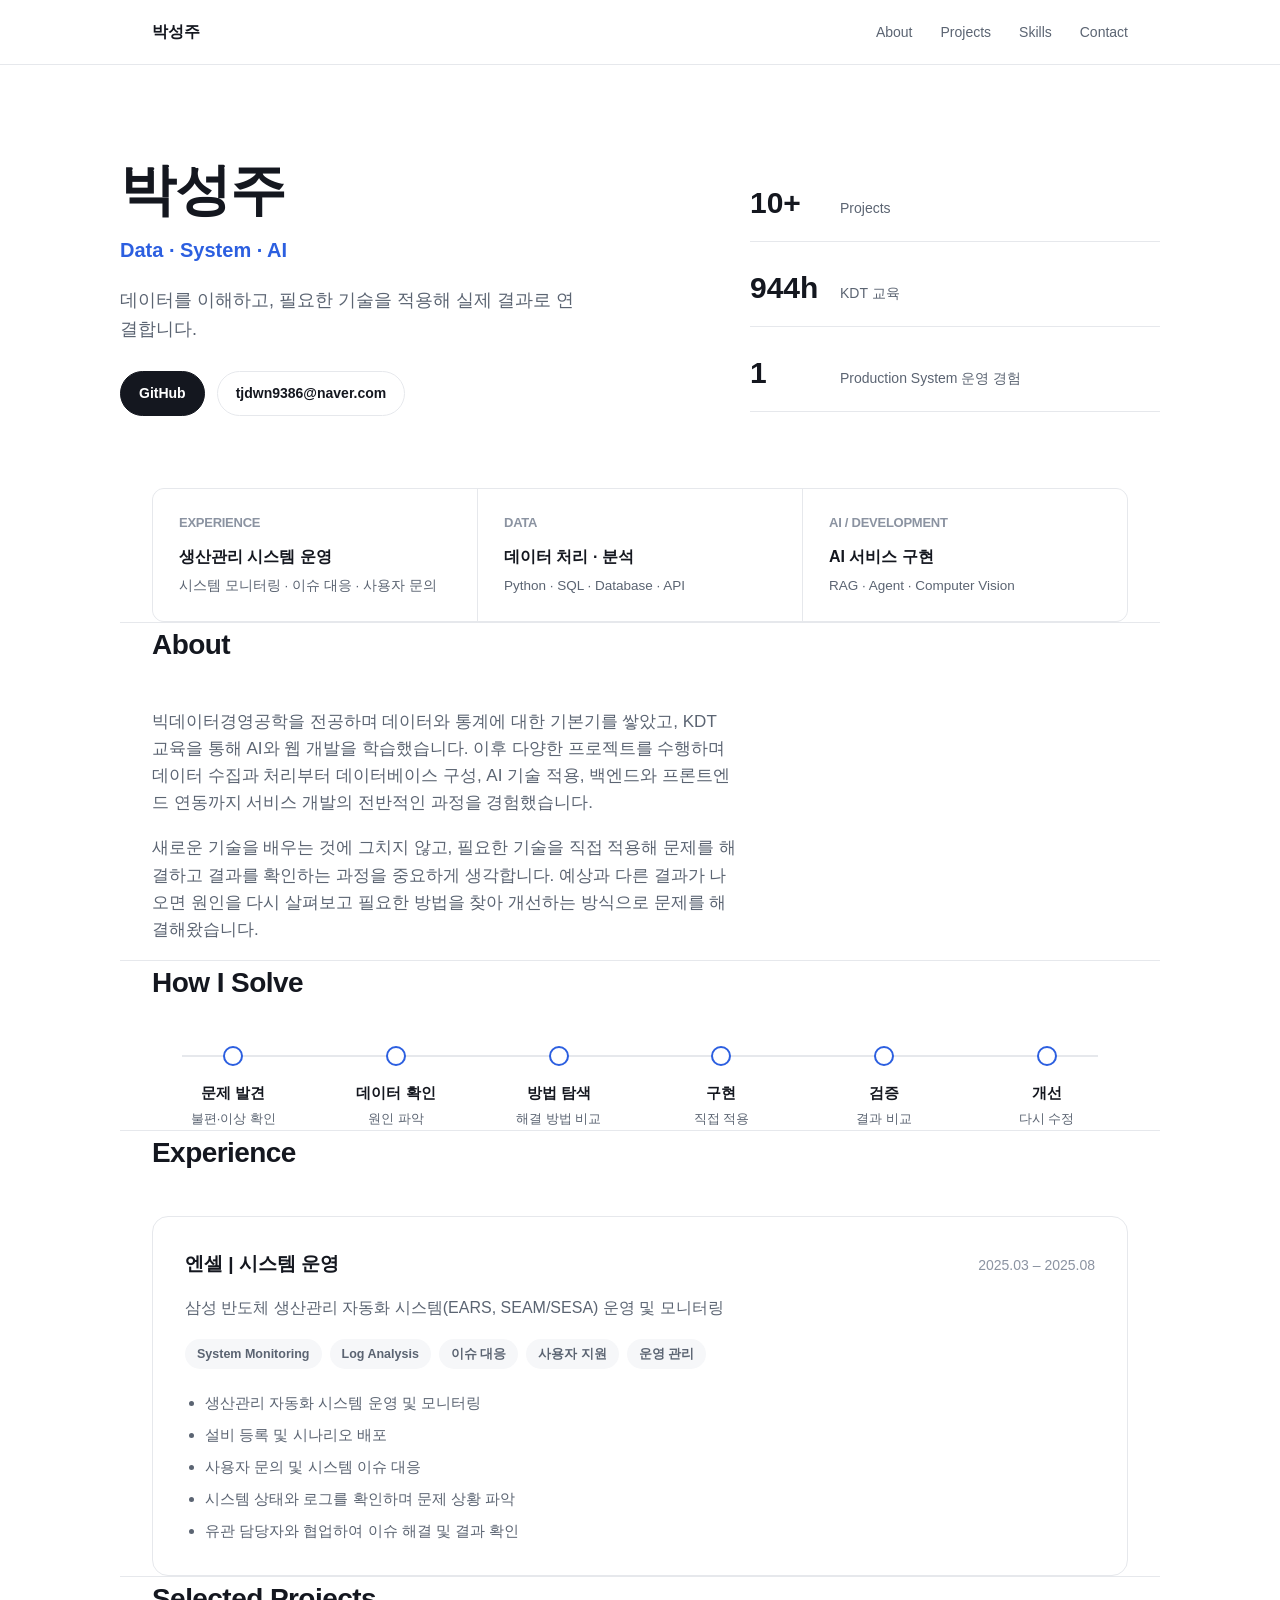
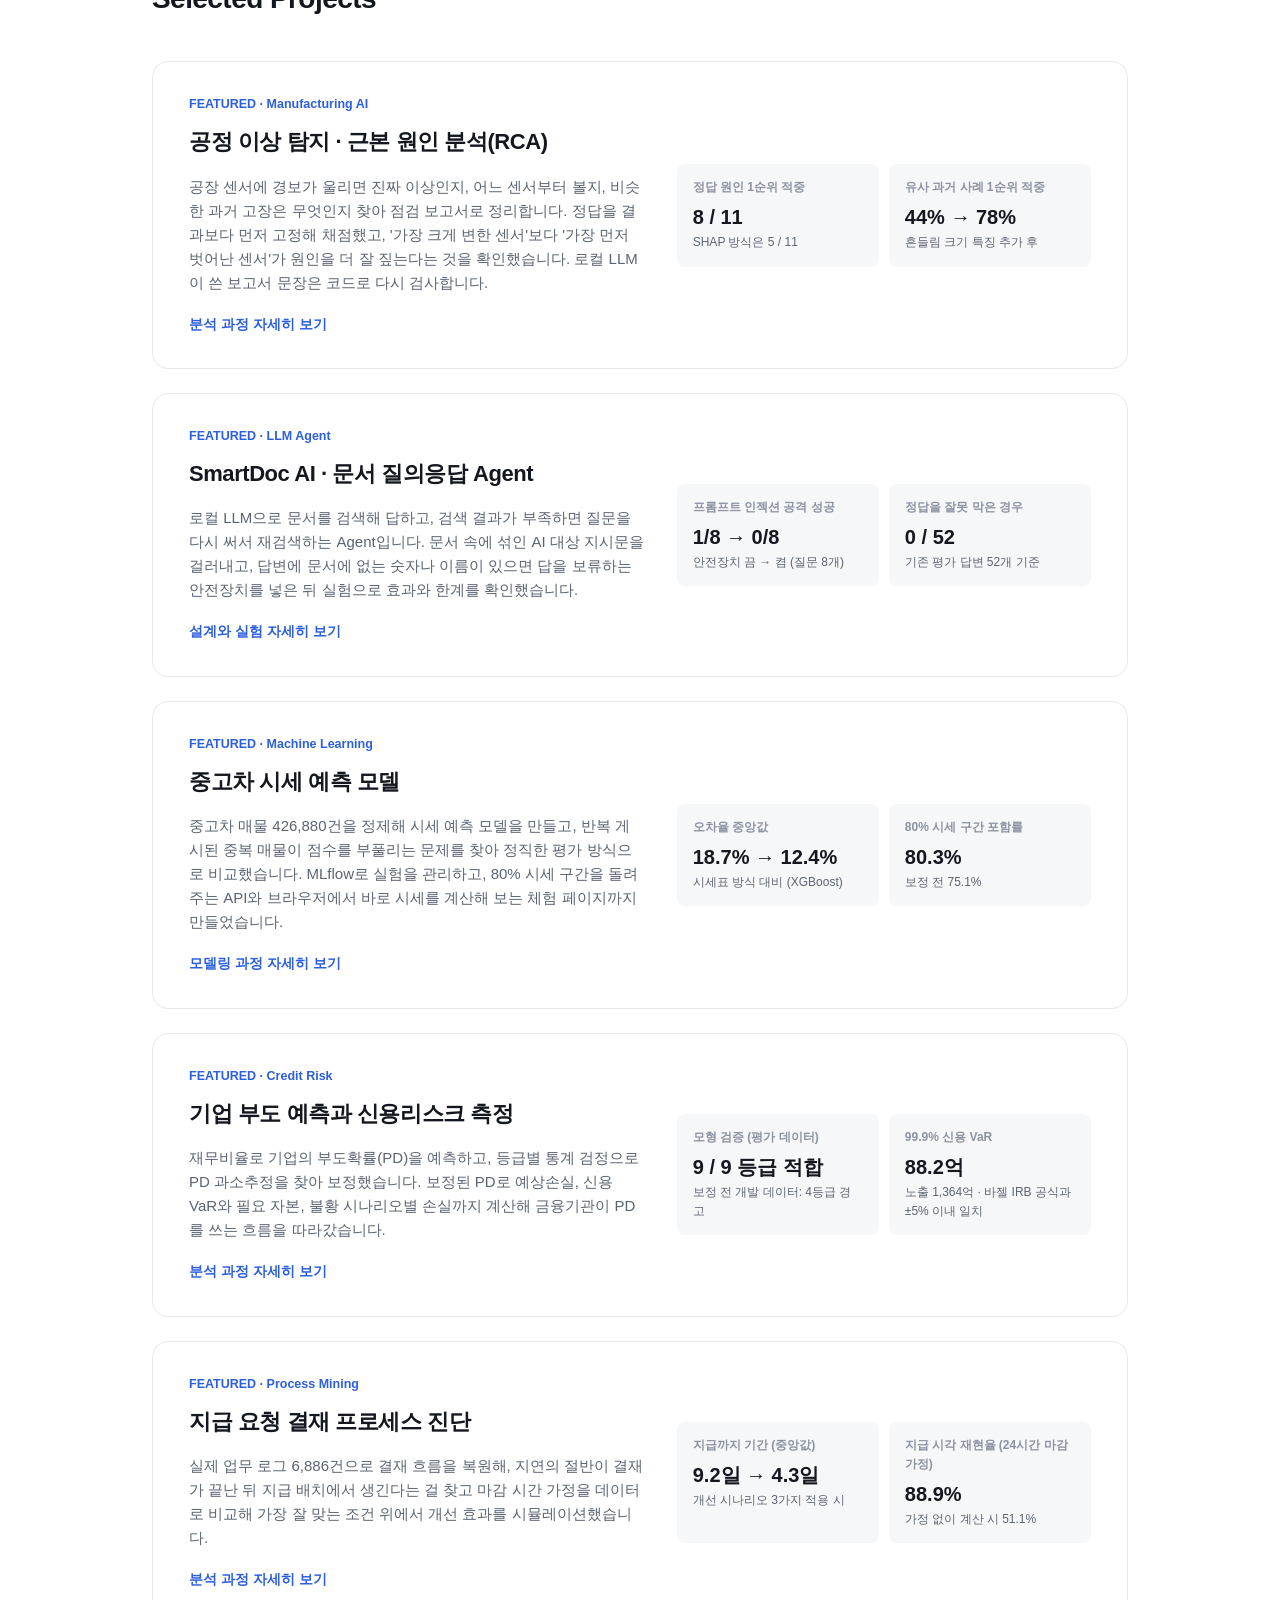
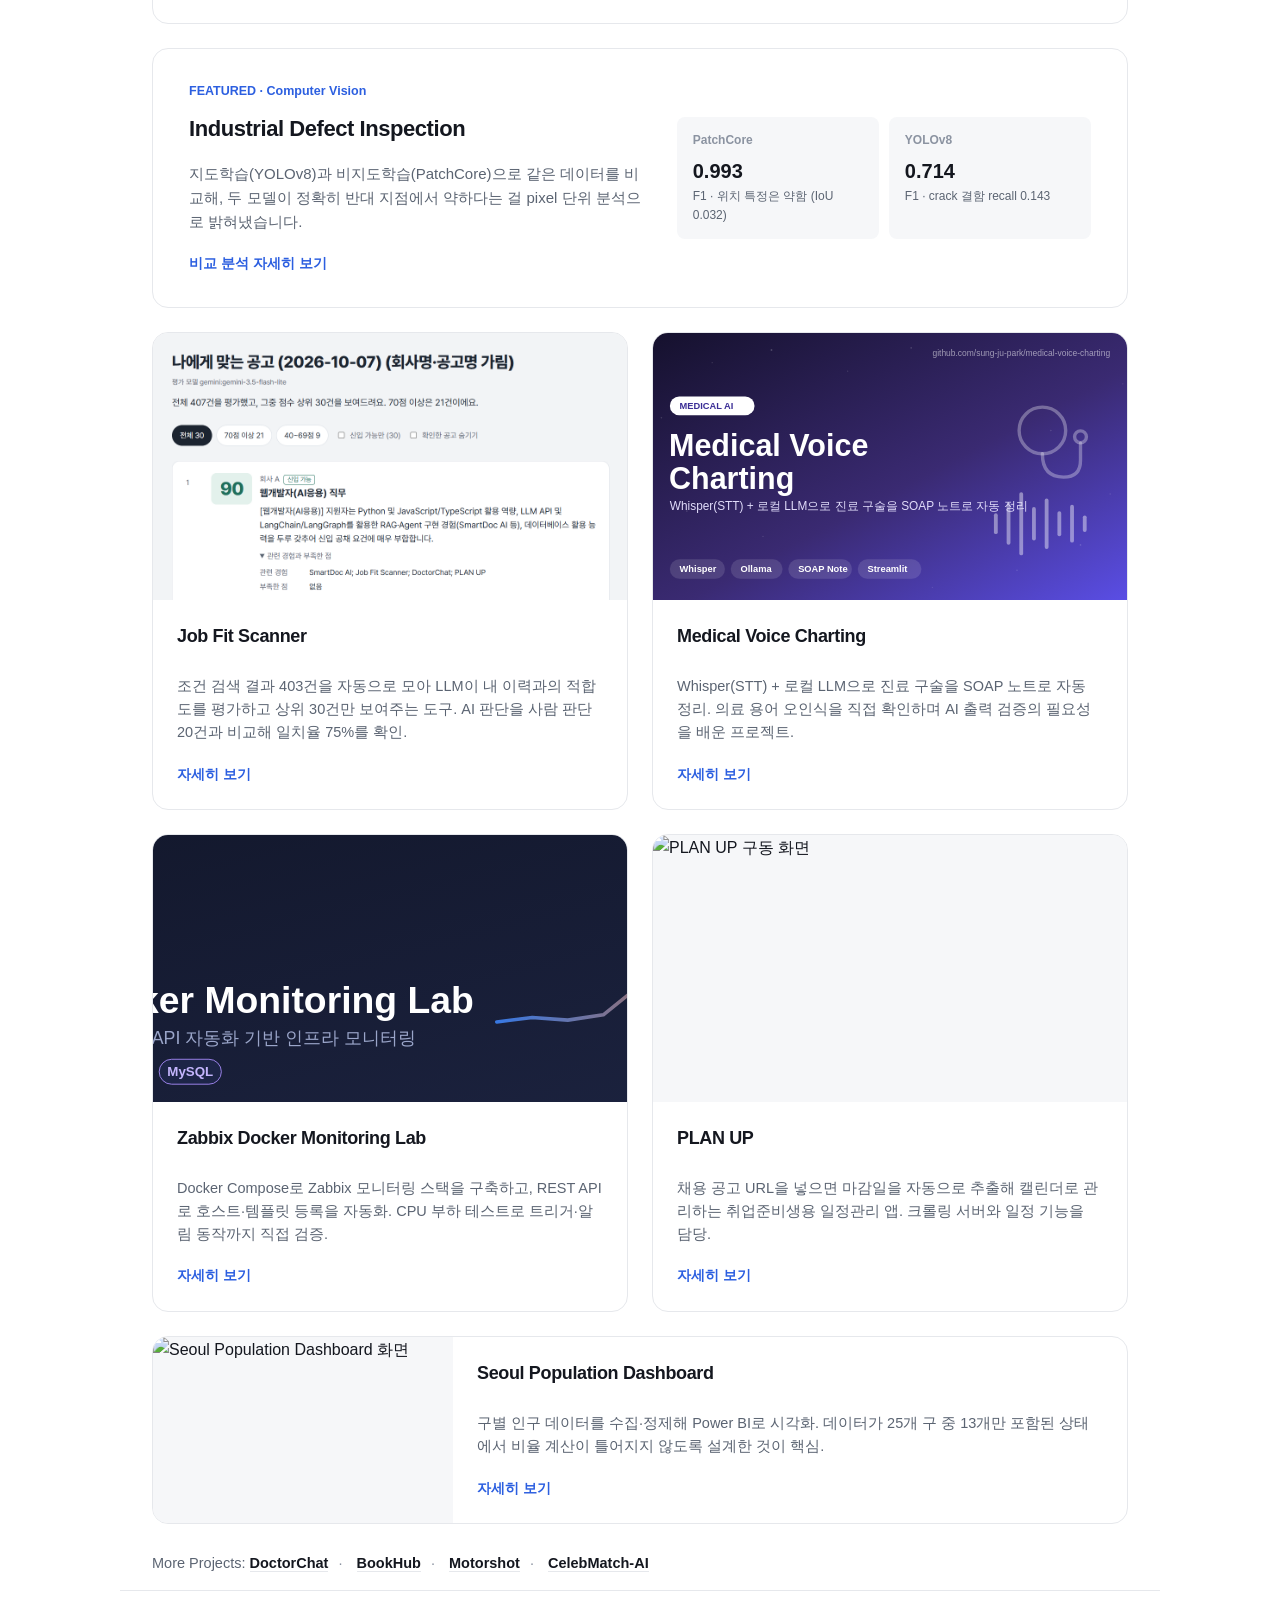
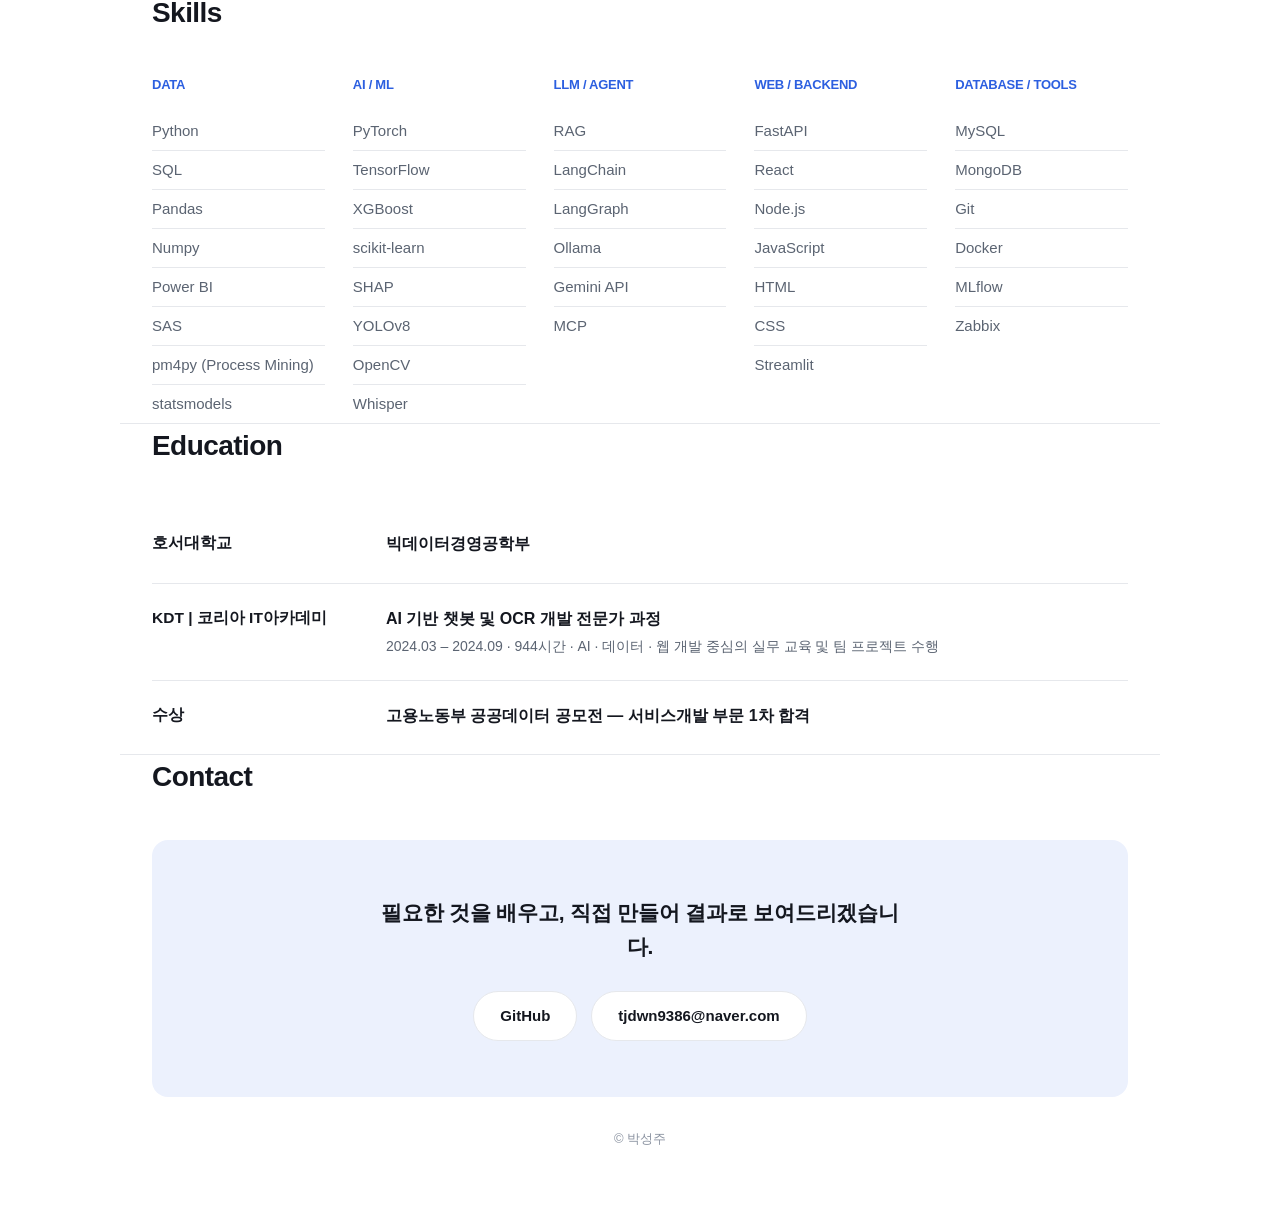
==== commit 7077b242: "포트폴리오: 프로젝트 순서 조정, SmartDoc AI를 대표 프로젝트로 Co-Authored-By: Claude Opus 5.5 <noreply@anthropic.com> Cla" ====
--- a/index.html
+++ b/index.html
@@ -142,6 +142,48 @@
     </div>
   </a>
 
+  <a class="featured" href="projects/smartdoc-ai.html">
+    <div>
+      <div class="kicker">FEATURED · LLM Agent</div>
+      <h3>SmartDoc AI · 문서 질의응답 Agent</h3>
+      <p class="desc">로컬 LLM으로 문서를 검색해 답하고, 검색 결과가 부족하면 질문을 다시 써서 재검색하는 Agent입니다. 문서 속에 섞인 AI 대상 지시문을 걸러내고, 답변에 문서에 없는 숫자나 이름이 있으면 답을 보류하는 안전장치를 넣은 뒤 실험으로 효과와 한계를 확인했습니다.</p>
+      <span class="cta">설계와 실험 자세히 보기</span>
+    </div>
+    <div class="stats">
+      <div class="stat-box">
+        <div class="model">프롬프트 인젝션 공격 성공</div>
+        <div class="val">1/8 → 0/8</div>
+        <div class="metric-label">안전장치 끔 → 켬 (질문 8개)</div>
+      </div>
+      <div class="stat-box">
+        <div class="model">정답을 잘못 막은 경우</div>
+        <div class="val">0 / 52</div>
+        <div class="metric-label">기존 평가 답변 52개 기준</div>
+      </div>
+    </div>
+  </a>
+
+  <a class="featured" href="projects/used-vehicle-price.html">
+    <div>
+      <div class="kicker">FEATURED · Machine Learning</div>
+      <h3>중고차 시세 예측 모델</h3>
+      <p class="desc">중고차 매물 426,880건을 정제해 시세 예측 모델을 만들고, 반복 게시된 중복 매물이 점수를 부풀리는 문제를 찾아 정직한 평가 방식으로 비교했습니다. MLflow로 실험을 관리하고, 80% 시세 구간을 돌려주는 API와 브라우저에서 바로 시세를 계산해 보는 체험 페이지까지 만들었습니다.</p>
+      <span class="cta">모델링 과정 자세히 보기</span>
+    </div>
+    <div class="stats">
+      <div class="stat-box">
+        <div class="model">오차율 중앙값</div>
+        <div class="val">18.7% → 12.4%</div>
+        <div class="metric-label">시세표 방식 대비 (XGBoost)</div>
+      </div>
+      <div class="stat-box">
+        <div class="model">80% 시세 구간 포함률</div>
+        <div class="val">80.3%</div>
+        <div class="metric-label">보정 전 75.1%</div>
+      </div>
+    </div>
+  </a>
+
   <a class="featured" href="projects/corporate-default-prediction.html">
     <div>
       <div class="kicker">FEATURED · Credit Risk</div>
@@ -163,27 +205,6 @@
     </div>
   </a>
 
-  <a class="featured" href="projects/used-vehicle-price.html">
-    <div>
-      <div class="kicker">FEATURED · Machine Learning</div>
-      <h3>중고차 시세 예측 모델</h3>
-      <p class="desc">중고차 매물 426,880건을 정제해 시세 예측 모델을 만들고, 반복 게시된 중복 매물이 점수를 부풀리는 문제를 찾아 정직한 평가 방식으로 비교했습니다. MLflow로 실험을 관리하고, 80% 시세 구간을 돌려주는 API와 브라우저에서 바로 시세를 계산해 보는 체험 페이지까지 만들었습니다.</p>
-      <span class="cta">모델링 과정 자세히 보기</span>
-    </div>
-    <div class="stats">
-      <div class="stat-box">
-        <div class="model">오차율 중앙값</div>
-        <div class="val">18.7% → 12.4%</div>
-        <div class="metric-label">시세표 방식 대비 (XGBoost)</div>
-      </div>
-      <div class="stat-box">
-        <div class="model">80% 시세 구간 포함률</div>
-        <div class="val">80.3%</div>
-        <div class="metric-label">보정 전 75.1%</div>
-      </div>
-    </div>
-  </a>
-
   <a class="featured" href="projects/process-mining.html">
     <div>
       <div class="kicker">FEATURED · Process Mining</div>
@@ -237,47 +258,38 @@
       </div>
     </a>
 
+    <a class="card" href="projects/medical-voice-charting.html">
+      <div class="thumb"><img src="assets/medical-voice-charting-banner.svg" alt="Medical Voice Charting 배너"></div>
+      <div class="body">
+        <h3>Medical Voice Charting</h3>
+        <p class="desc">Whisper(STT) + 로컬 LLM으로 진료 구술을 SOAP 노트로 자동 정리. 의료 용어 오인식을 직접 확인하며 AI 출력 검증의 필요성을 배운 프로젝트.</p>
+        <span class="cta">자세히 보기</span>
+      </div>
+    </a>
+
+    <a class="card" href="projects/zabbix-monitoring.html">
+      <div class="thumb"><img src="assets/zabbix-monitoring-banner.svg" alt="Zabbix Docker Monitoring Lab 배너"></div>
+      <div class="body">
+        <h3>Zabbix Docker Monitoring Lab</h3>
+        <p class="desc">Docker Compose로 Zabbix 모니터링 스택을 구축하고, REST API로 호스트·템플릿 등록을 자동화. CPU 부하 테스트로 트리거·알림 동작까지 직접 검증.</p>
+        <span class="cta">자세히 보기</span>
+      </div>
+    </a>
+
+    <a class="card" href="projects/planup.html">
+      <div class="thumb"><img src="https://github.com/sung-ju-park/PlanUP_frontend/raw/main/%EA%B5%AC%EB%8F%99%ED%99%94%EB%A9%B4.gif" alt="PLAN UP 구동 화면"></div>
+      <div class="body">
+        <h3>PLAN UP</h3>
+        <p class="desc">채용 공고 URL을 넣으면 마감일을 자동으로 추출해 캘린더로 관리하는 취업준비생용 일정관리 앱. 크롤링 서버와 일정 기능을 담당.</p>
+        <span class="cta">자세히 보기</span>
+      </div>
+    </a>
+
     <a class="card" href="projects/seoul-population.html">
       <div class="thumb"><img src="https://github.com/sung-ju-park/-seoul-population-Public/raw/main/screenshots/20260731_131519.png" alt="Seoul Population Dashboard 화면"></div>
       <div class="body">
         <h3>Seoul Population Dashboard</h3>
         <p class="desc">구별 인구 데이터를 수집·정제해 Power BI로 시각화. 데이터가 25개 구 중 13개만 포함된 상태에서 비율 계산이 틀어지지 않도록 설계한 것이 핵심.</p>
-        <span class="cta">자세히 보기</span>
-      </div>
-    </a>
-
-    <a class="card" href="projects/planup.html">
-      <div class="thumb"><img src="https://github.com/sung-ju-park/PlanUP_frontend/raw/main/%EA%B5%AC%EB%8F%99%ED%99%94%EB%A9%B4.gif" alt="PLAN UP 구동 화면"></div>
-      <div class="body">
-        <h3>PLAN UP</h3>
-        <p class="desc">채용 공고 URL을 넣으면 마감일을 자동으로 추출해 캘린더로 관리하는 취업준비생용 일정관리 앱. 크롤링 서버와 일정 기능을 담당.</p>
-        <span class="cta">자세히 보기</span>
-      </div>
-    </a>
-
-    <a class="card" href="projects/medical-voice-charting.html">
-      <div class="thumb"><img src="assets/medical-voice-charting-banner.svg" alt="Medical Voice Charting 배너"></div>
-      <div class="body">
-        <h3>Medical Voice Charting</h3>
-        <p class="desc">Whisper(STT) + 로컬 LLM으로 진료 구술을 SOAP 노트로 자동 정리. 의료 용어 오인식을 직접 확인하며 AI 출력 검증의 필요성을 배운 프로젝트.</p>
-        <span class="cta">자세히 보기</span>
-      </div>
-    </a>
-
-    <a class="card" href="projects/smartdoc-ai.html">
-      <div class="thumb"><img src="https://github.com/sung-ju-park/smartdoc-ai/raw/main/screenshots/20260801_132643.png" alt="SmartDoc AI Agent 모드 실행 화면"></div>
-      <div class="body">
-        <h3>SmartDoc AI</h3>
-        <p class="desc">로컬 LLM 기반 RAG 문서 검색 Agent. 검색 결과가 부족하면 스스로 판단해 질문을 재구성하고 재검색하는 자가교정 구조.</p>
-        <span class="cta">자세히 보기</span>
-      </div>
-    </a>
-
-    <a class="card" href="projects/zabbix-monitoring.html">
-      <div class="thumb"><img src="assets/zabbix-monitoring-banner.svg" alt="Zabbix Docker Monitoring Lab 배너"></div>
-      <div class="body">
-        <h3>Zabbix Docker Monitoring Lab</h3>
-        <p class="desc">Docker Compose로 Zabbix 모니터링 스택을 구축하고, REST API로 호스트·템플릿 등록을 자동화. CPU 부하 테스트로 트리거·알림 동작까지 직접 검증.</p>
         <span class="cta">자세히 보기</span>
       </div>
     </a>
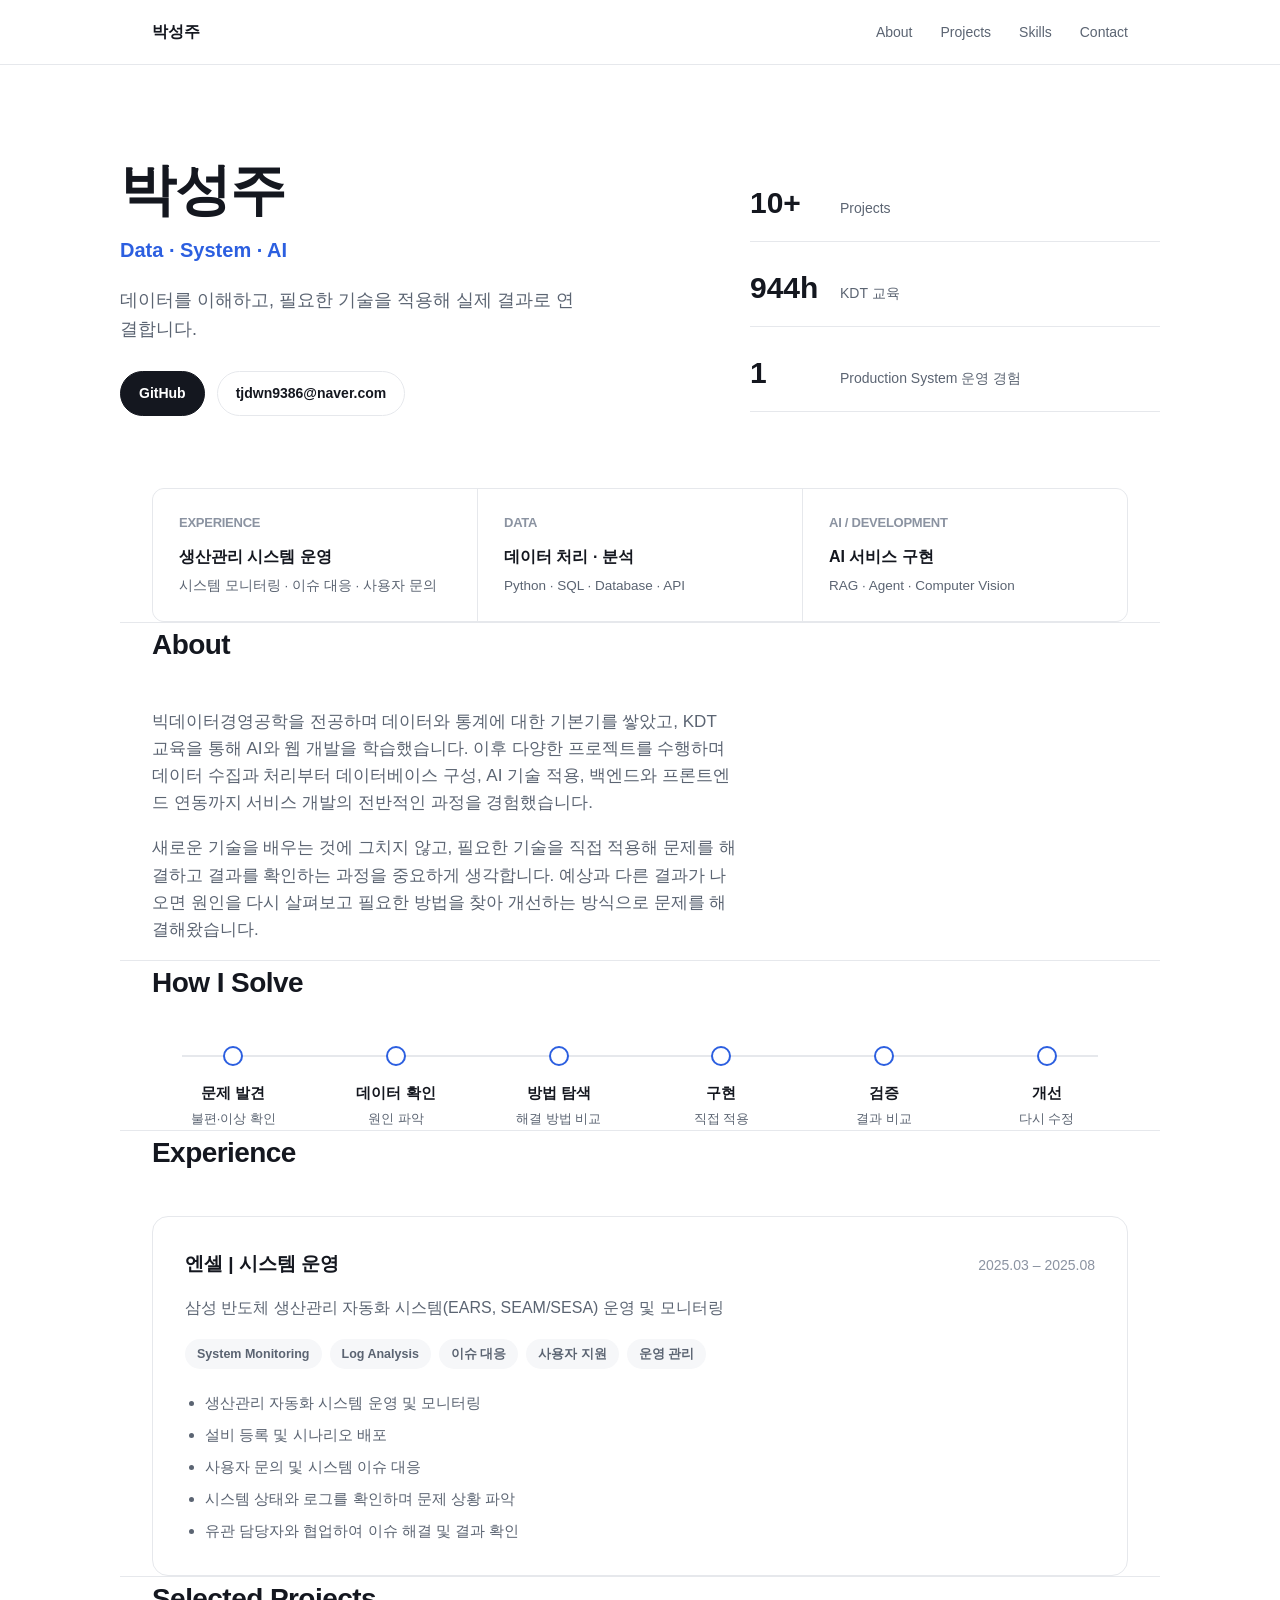
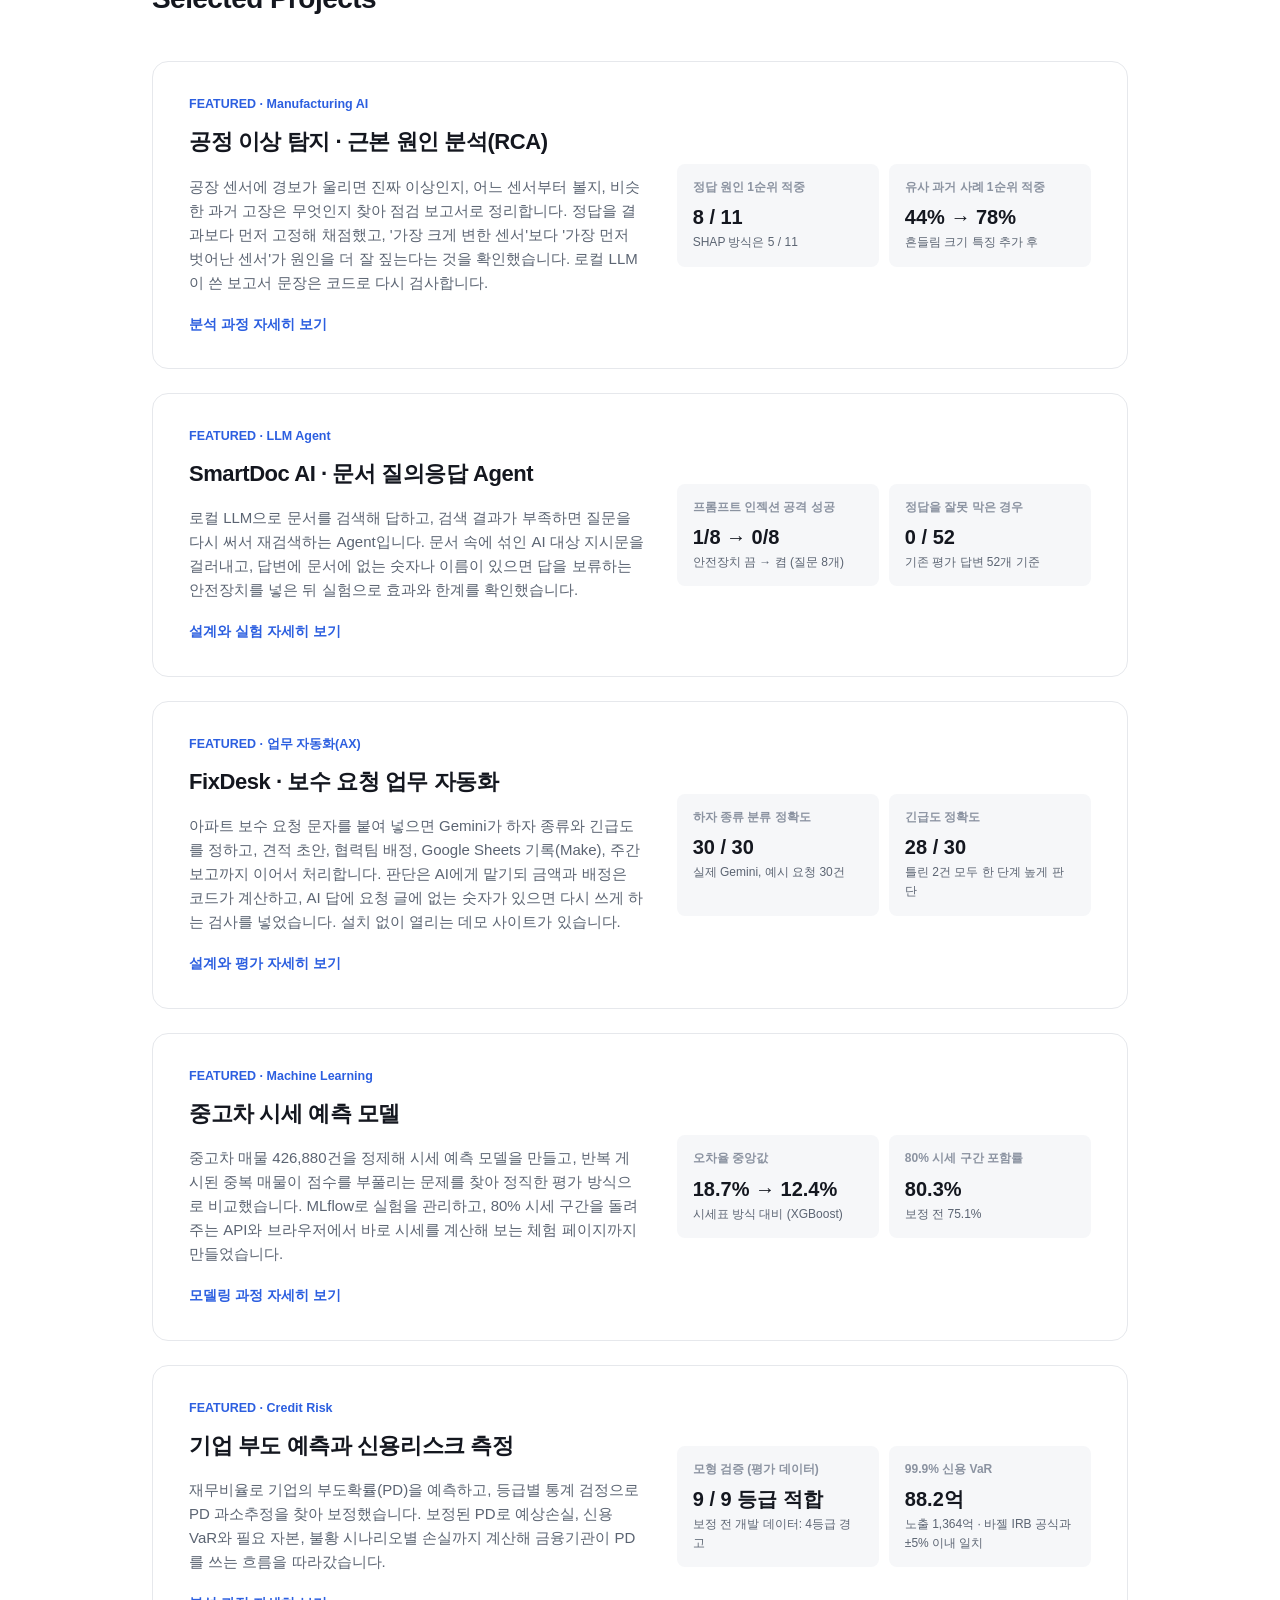
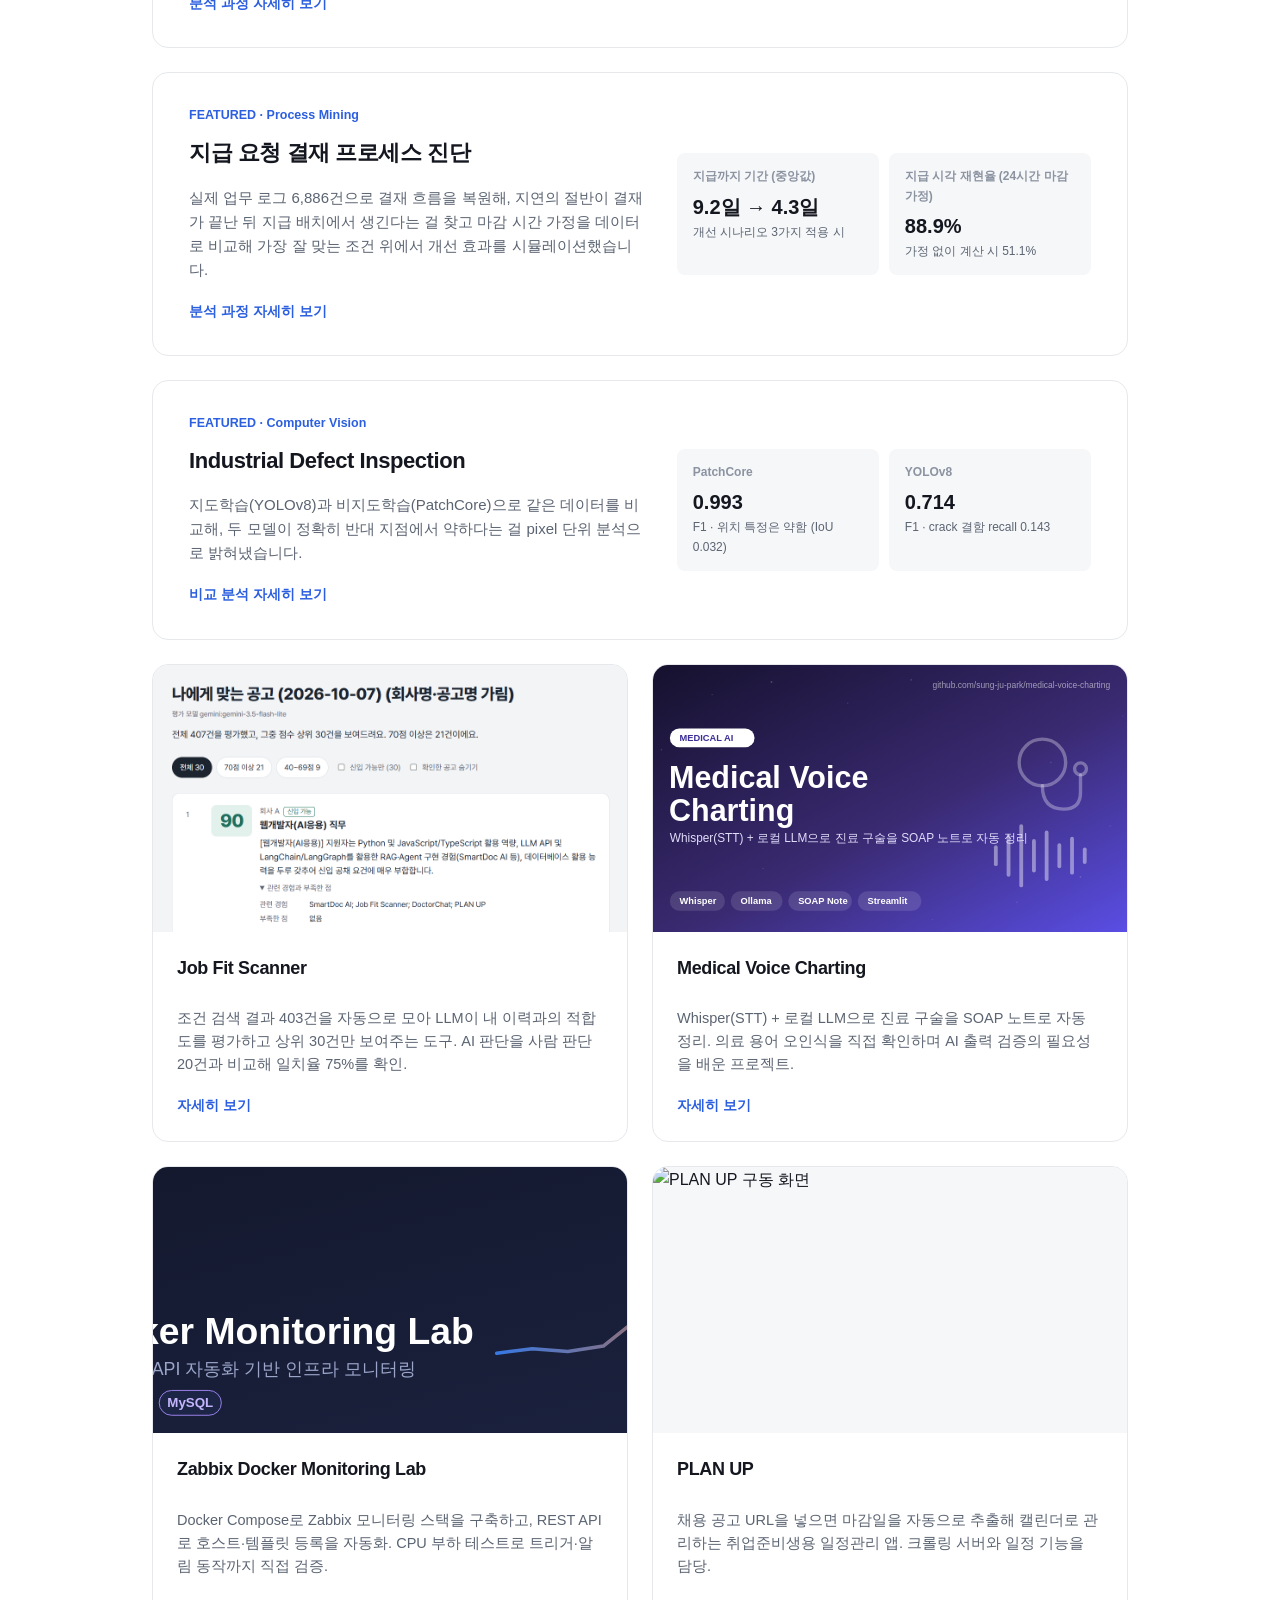
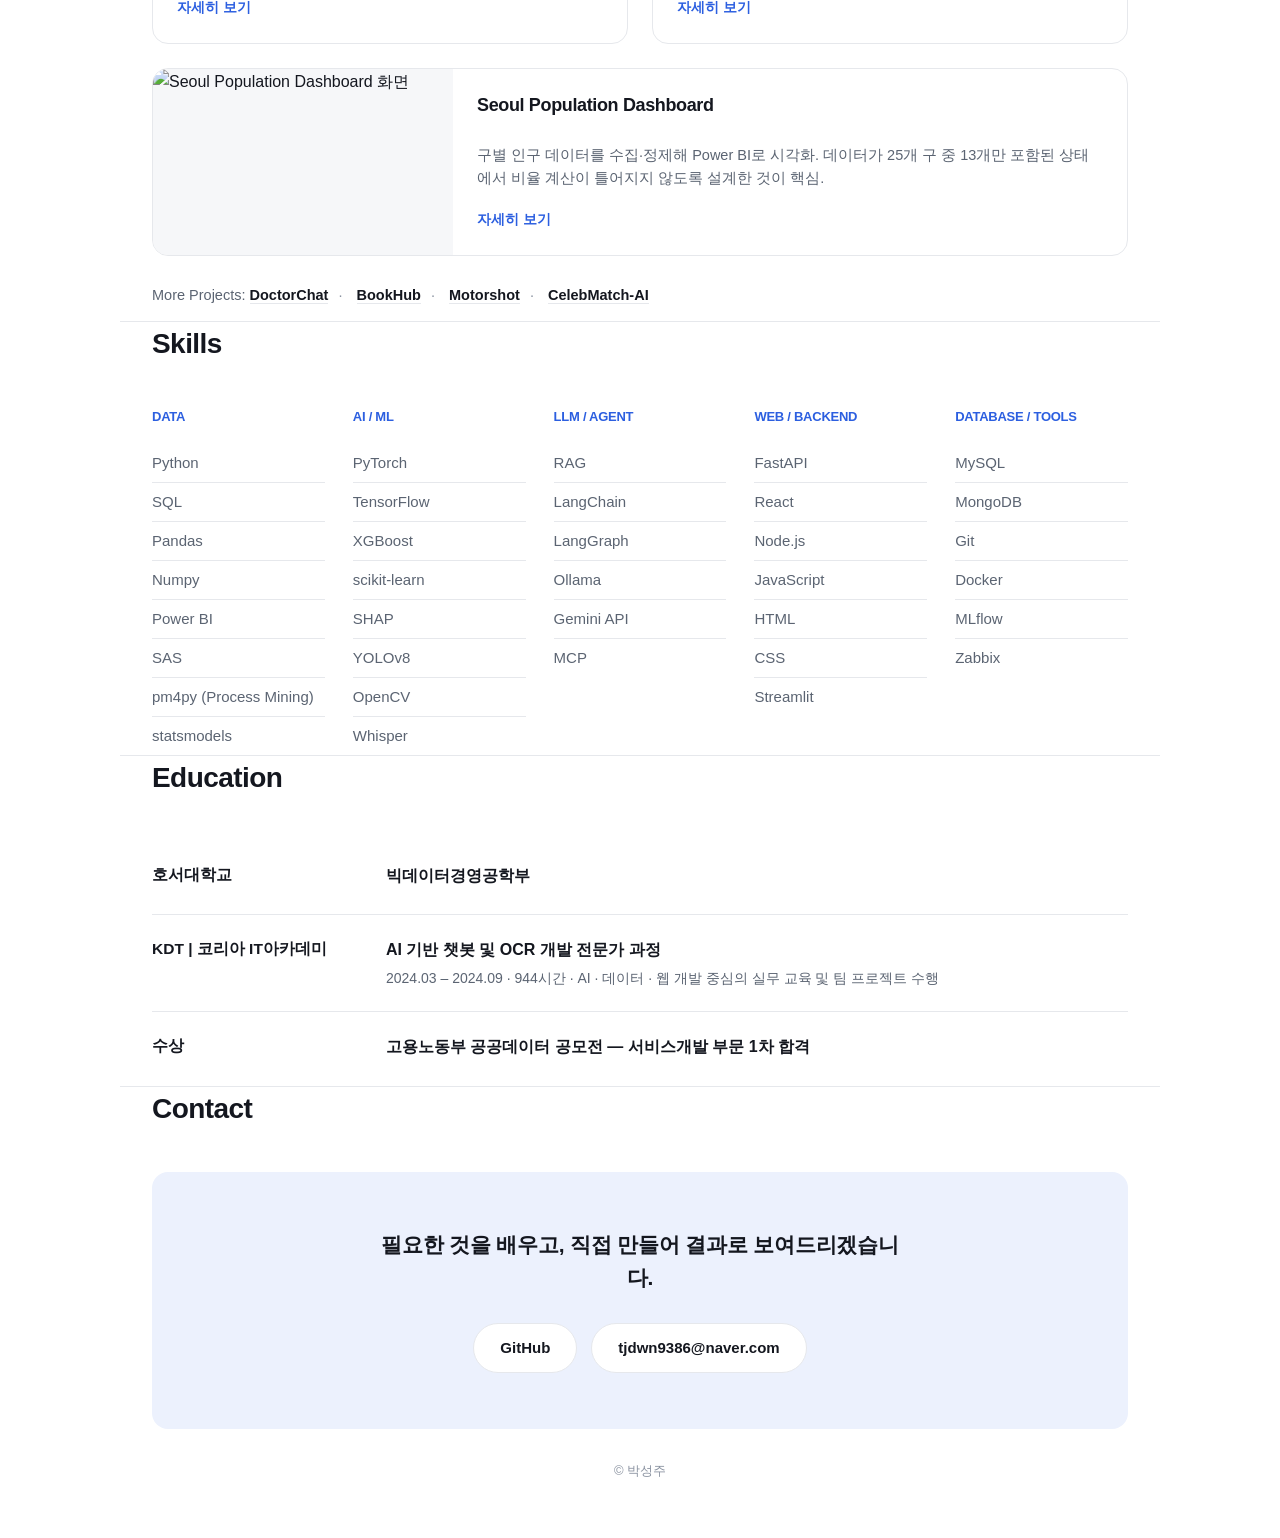
==== commit 542f6551: "포트폴리오에 FixDesk(보수 요청 업무 자동화) 프로젝트 추가 Co-Authored-By: Claude Opus 5.5 <noreply@anthropic.com> Claude-" ====
--- a/index.html
+++ b/index.html
@@ -163,6 +163,27 @@
     </div>
   </a>
 
+  <a class="featured" href="projects/fixdesk.html">
+    <div>
+      <div class="kicker">FEATURED · 업무 자동화(AX)</div>
+      <h3>FixDesk · 보수 요청 업무 자동화</h3>
+      <p class="desc">아파트 보수 요청 문자를 붙여 넣으면 Gemini가 하자 종류와 긴급도를 정하고, 견적 초안, 협력팀 배정, Google Sheets 기록(Make), 주간 보고까지 이어서 처리합니다. 판단은 AI에게 맡기되 금액과 배정은 코드가 계산하고, AI 답에 요청 글에 없는 숫자가 있으면 다시 쓰게 하는 검사를 넣었습니다. 설치 없이 열리는 데모 사이트가 있습니다.</p>
+      <span class="cta">설계와 평가 자세히 보기</span>
+    </div>
+    <div class="stats">
+      <div class="stat-box">
+        <div class="model">하자 종류 분류 정확도</div>
+        <div class="val">30 / 30</div>
+        <div class="metric-label">실제 Gemini, 예시 요청 30건</div>
+      </div>
+      <div class="stat-box">
+        <div class="model">긴급도 정확도</div>
+        <div class="val">28 / 30</div>
+        <div class="metric-label">틀린 2건 모두 한 단계 높게 판단</div>
+      </div>
+    </div>
+  </a>
+
   <a class="featured" href="projects/used-vehicle-price.html">
     <div>
       <div class="kicker">FEATURED · Machine Learning</div>
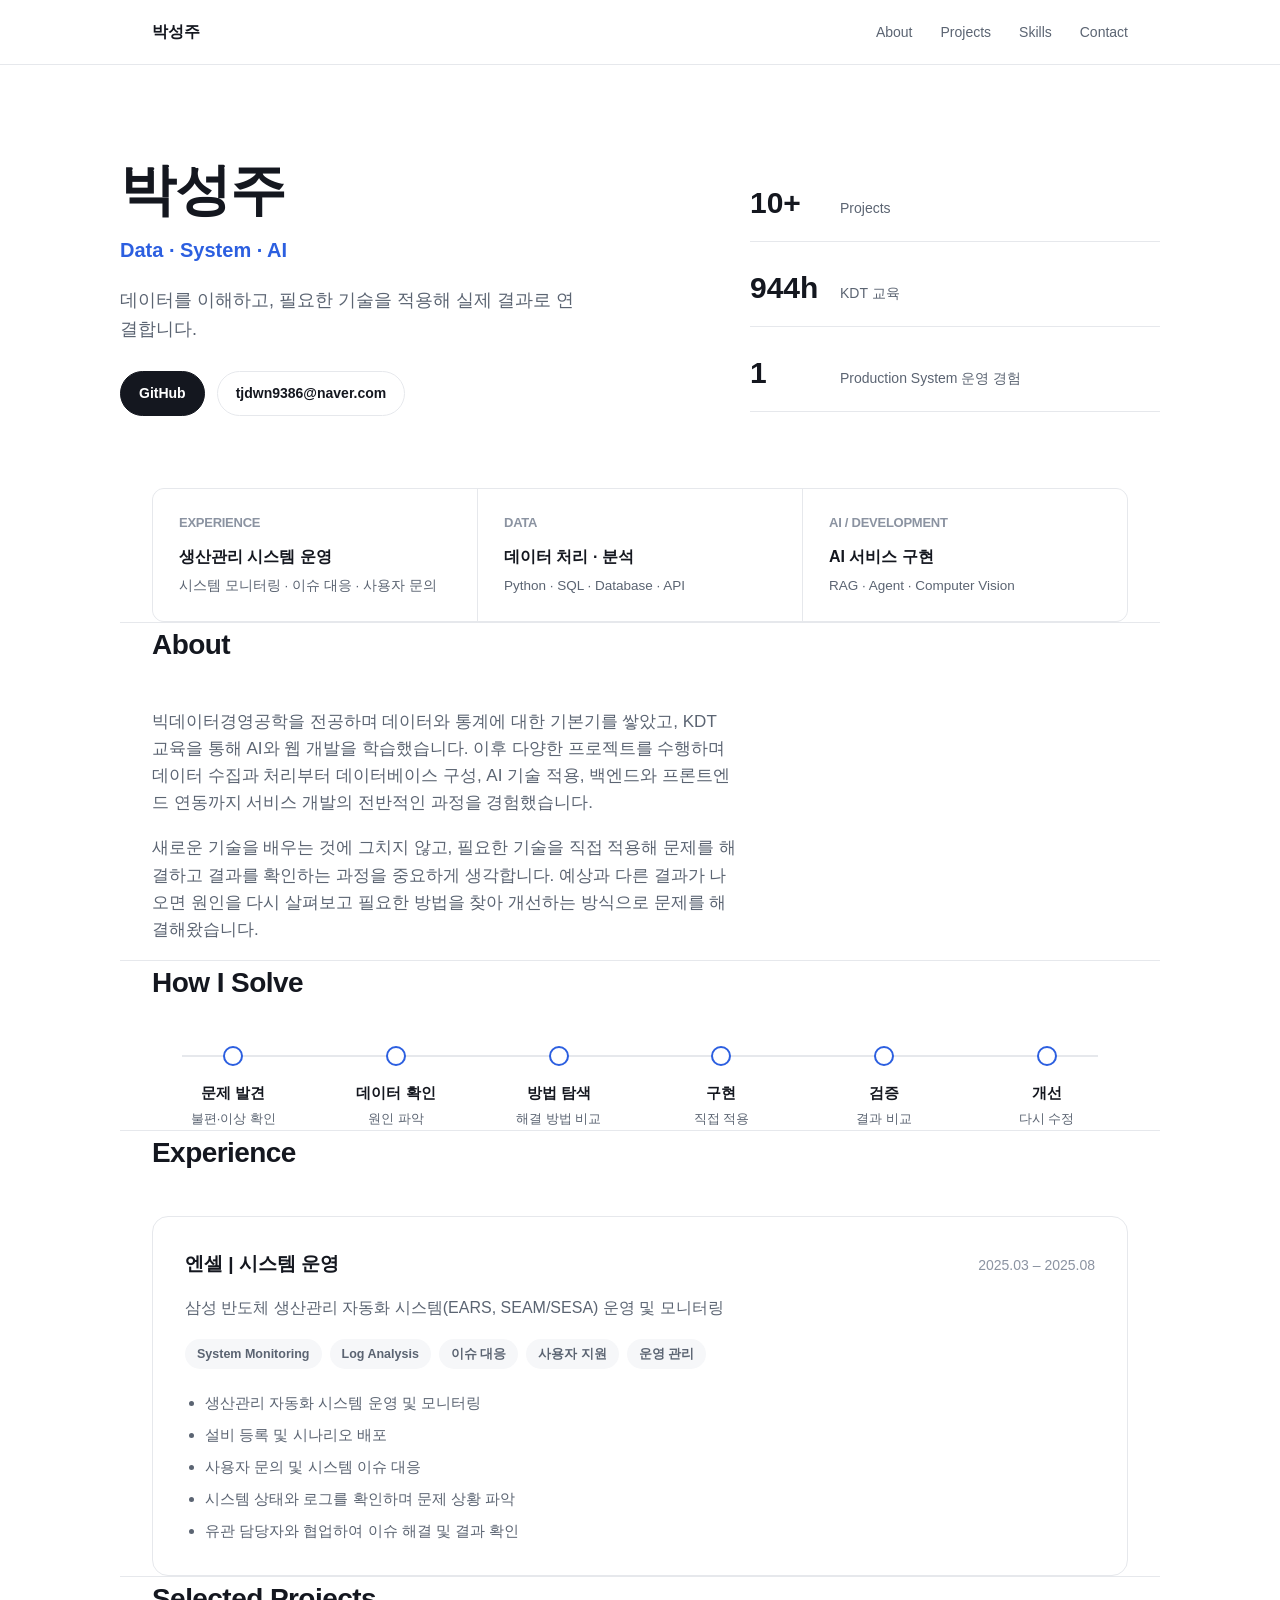
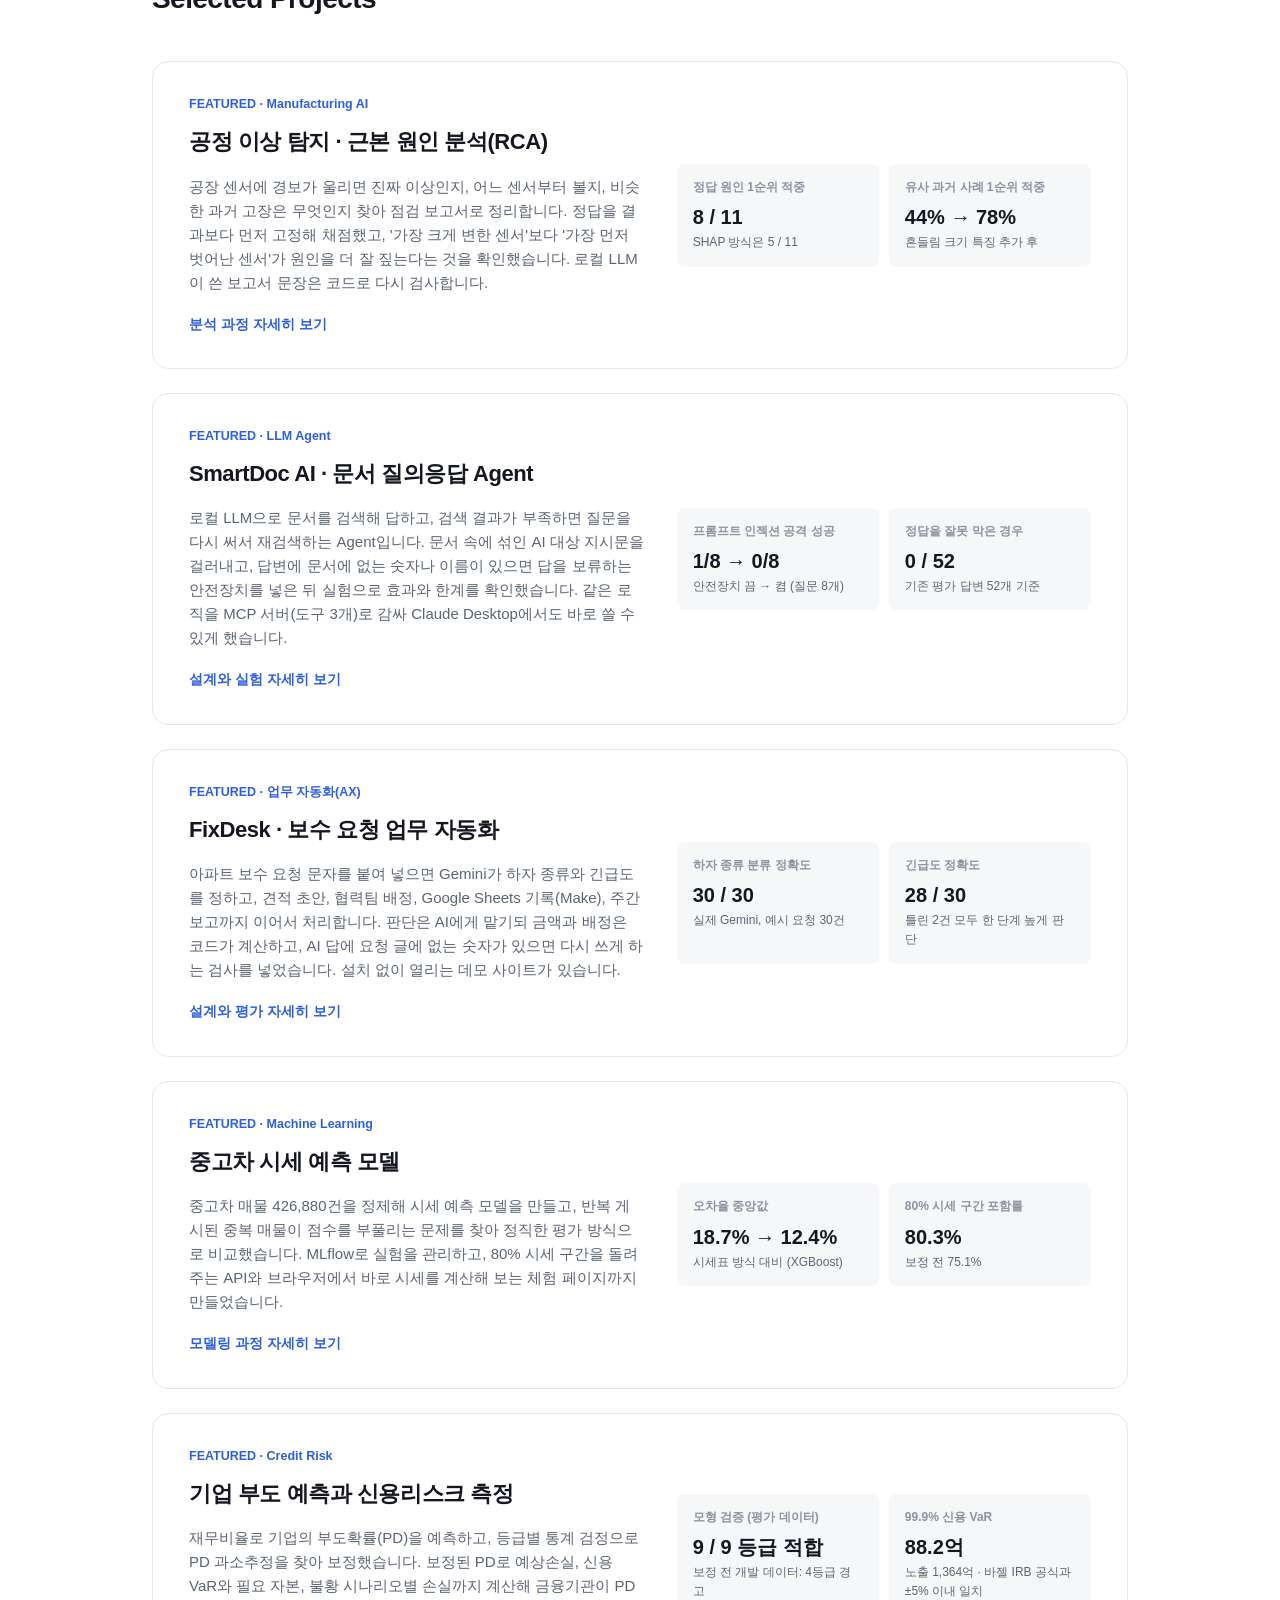
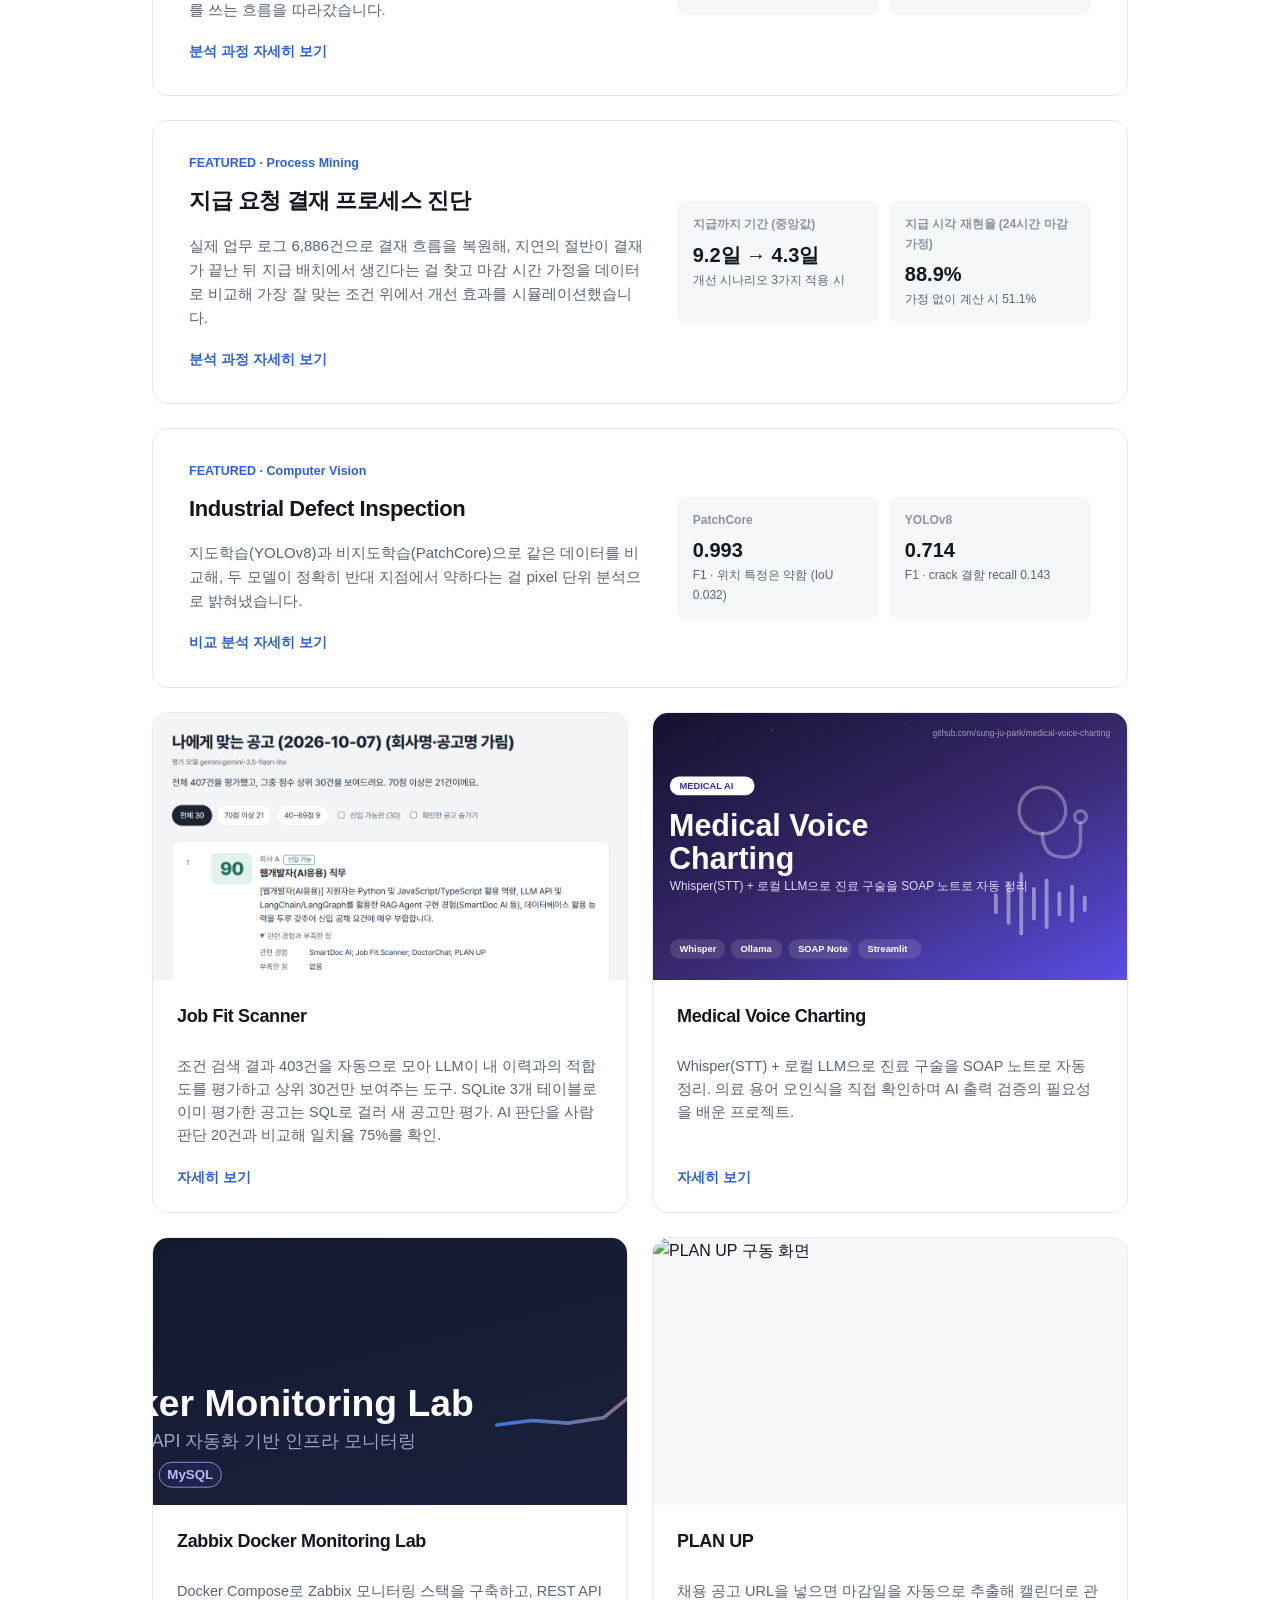
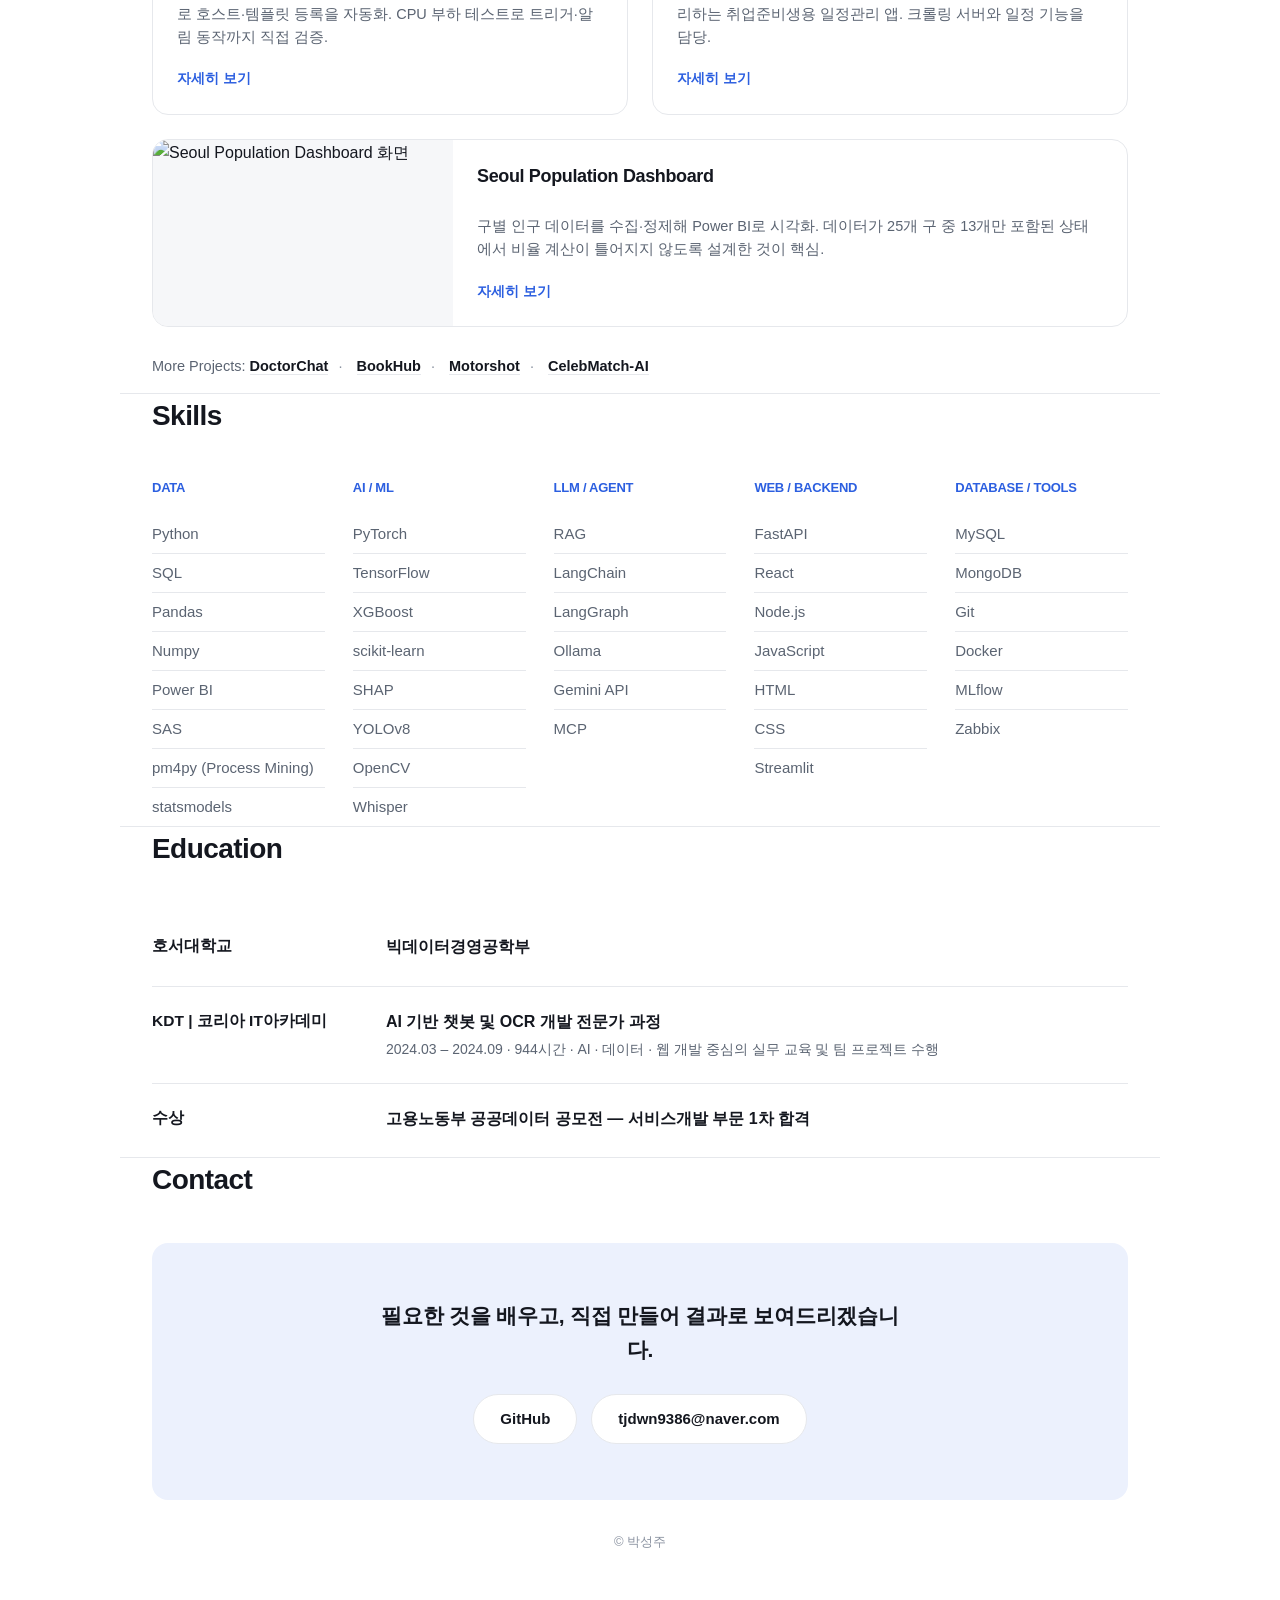
==== commit f2687697: "포트폴리오: SmartDoc 카드에 MCP 서버, Job Fit Scanner에 SQLite 테이블 설계·SQL 활용 추가 Co-Authored-By: Claude Opus 5.5" ====
--- a/index.html
+++ b/index.html
@@ -146,7 +146,7 @@
     <div>
       <div class="kicker">FEATURED · LLM Agent</div>
       <h3>SmartDoc AI · 문서 질의응답 Agent</h3>
-      <p class="desc">로컬 LLM으로 문서를 검색해 답하고, 검색 결과가 부족하면 질문을 다시 써서 재검색하는 Agent입니다. 문서 속에 섞인 AI 대상 지시문을 걸러내고, 답변에 문서에 없는 숫자나 이름이 있으면 답을 보류하는 안전장치를 넣은 뒤 실험으로 효과와 한계를 확인했습니다.</p>
+      <p class="desc">로컬 LLM으로 문서를 검색해 답하고, 검색 결과가 부족하면 질문을 다시 써서 재검색하는 Agent입니다. 문서 속에 섞인 AI 대상 지시문을 걸러내고, 답변에 문서에 없는 숫자나 이름이 있으면 답을 보류하는 안전장치를 넣은 뒤 실험으로 효과와 한계를 확인했습니다. 같은 로직을 MCP 서버(도구 3개)로 감싸 Claude Desktop에서도 바로 쓸 수 있게 했습니다.</p>
       <span class="cta">설계와 실험 자세히 보기</span>
     </div>
     <div class="stats">
@@ -274,7 +274,7 @@
       <div class="thumb"><img src="assets/job-fit-scanner-thumb.png" alt="Job Fit Scanner 실행 결과 화면"></div>
       <div class="body">
         <h3>Job Fit Scanner</h3>
-        <p class="desc">조건 검색 결과 403건을 자동으로 모아 LLM이 내 이력과의 적합도를 평가하고 상위 30건만 보여주는 도구. AI 판단을 사람 판단 20건과 비교해 일치율 75%를 확인.</p>
+        <p class="desc">조건 검색 결과 403건을 자동으로 모아 LLM이 내 이력과의 적합도를 평가하고 상위 30건만 보여주는 도구. SQLite 3개 테이블로 이미 평가한 공고는 SQL로 걸러 새 공고만 평가. AI 판단을 사람 판단 20건과 비교해 일치율 75%를 확인.</p>
         <span class="cta">자세히 보기</span>
       </div>
     </a>
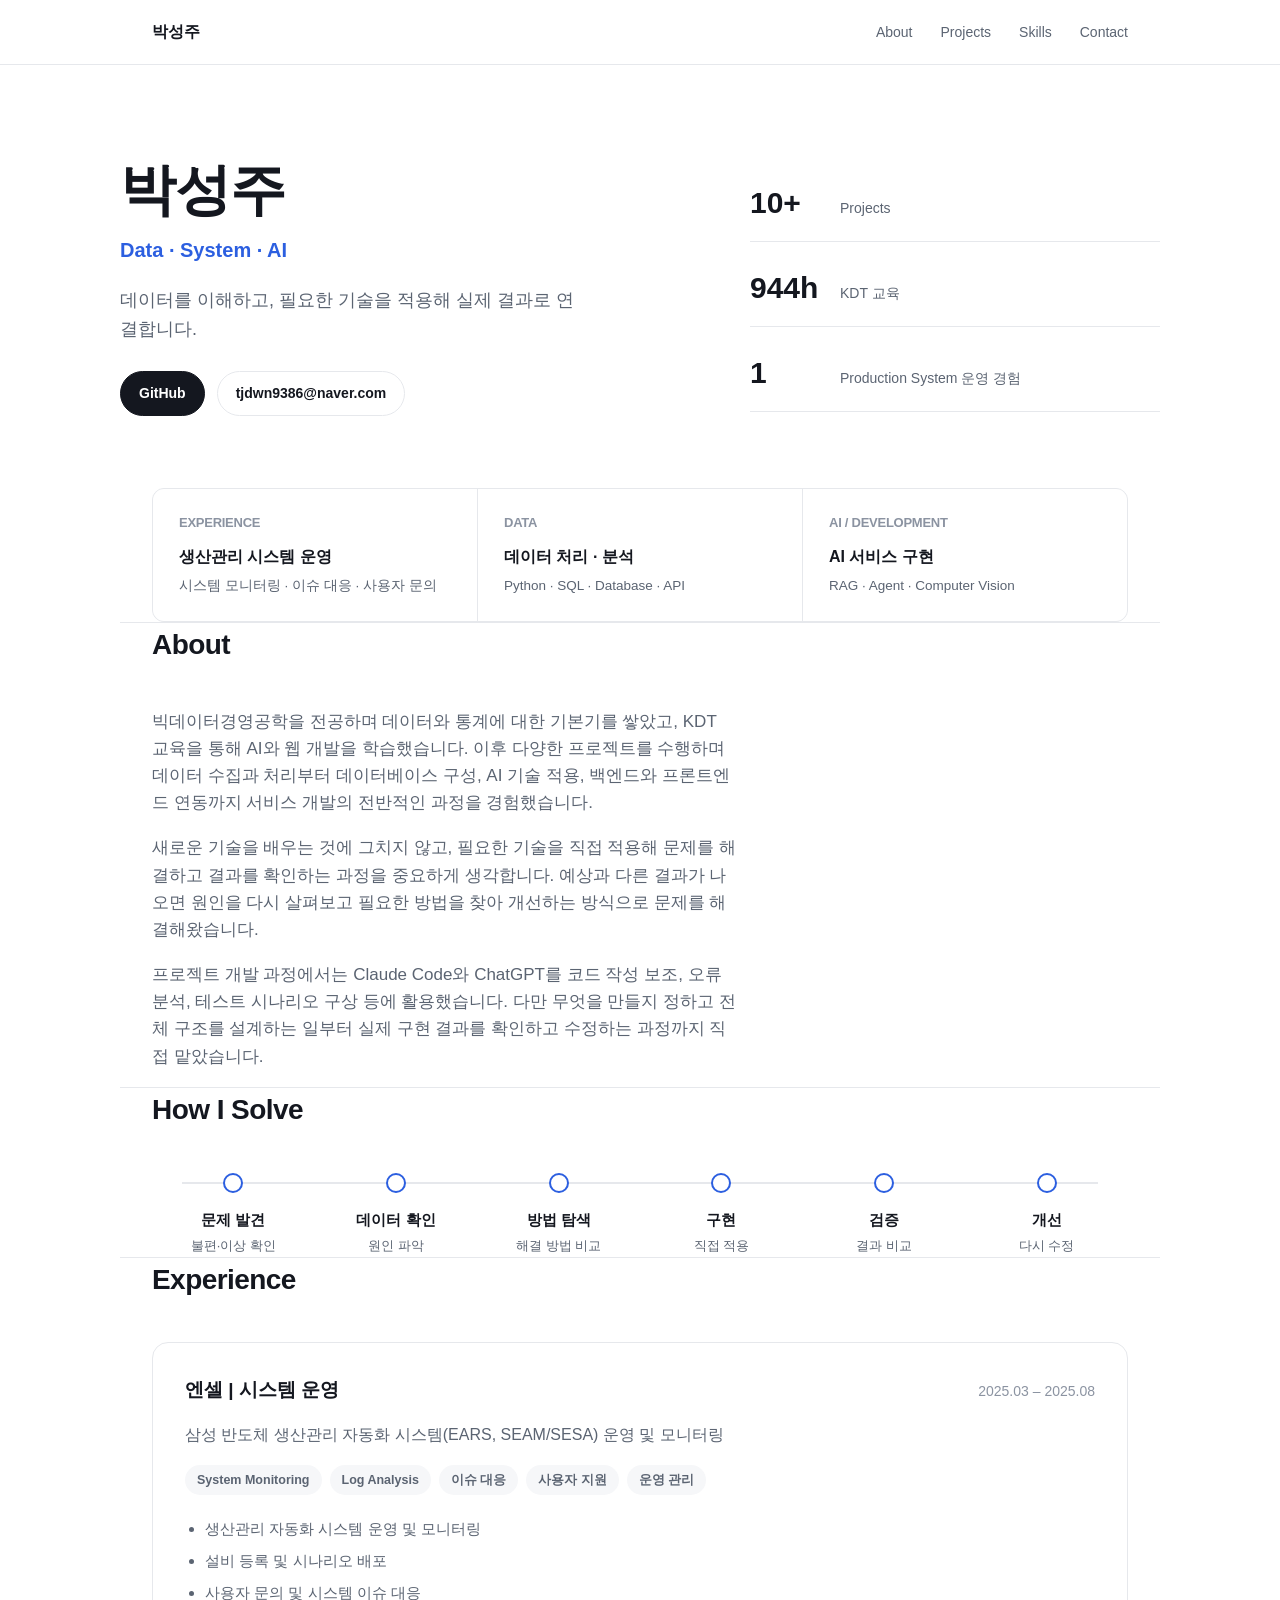
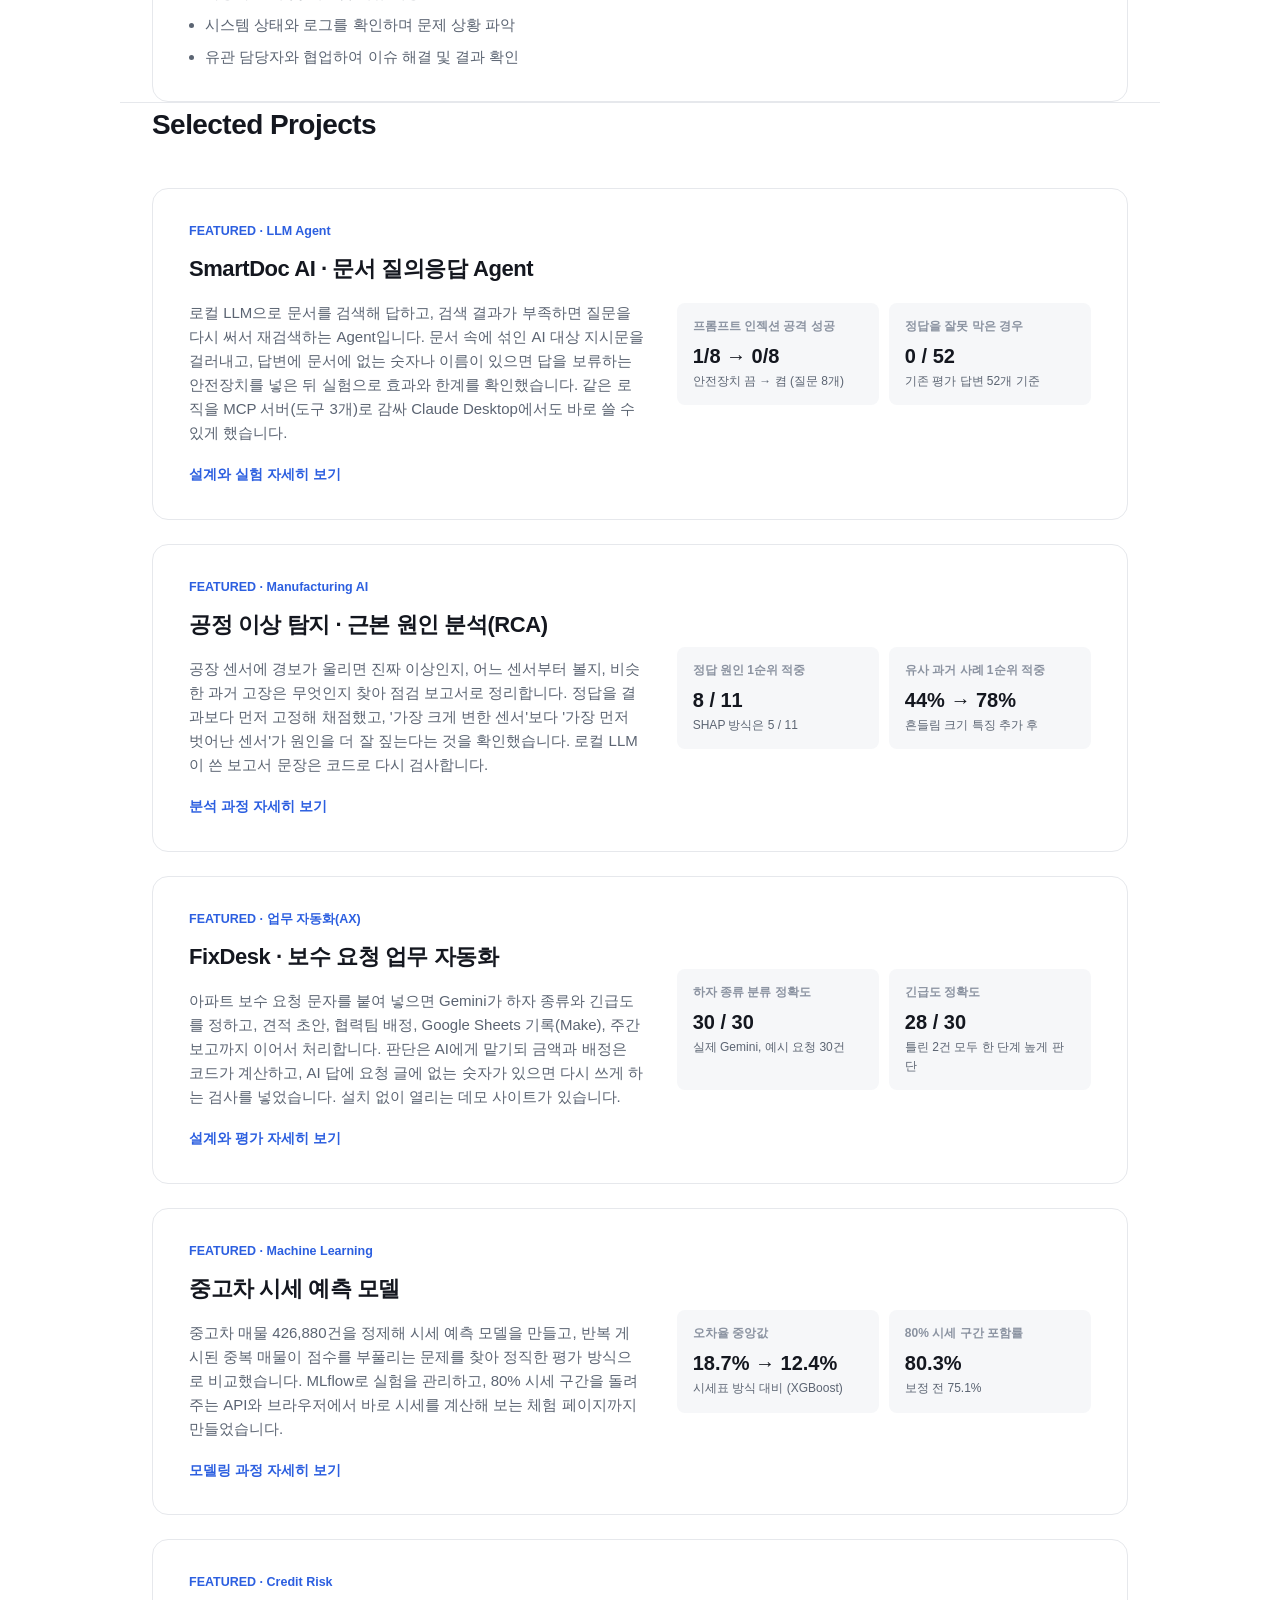
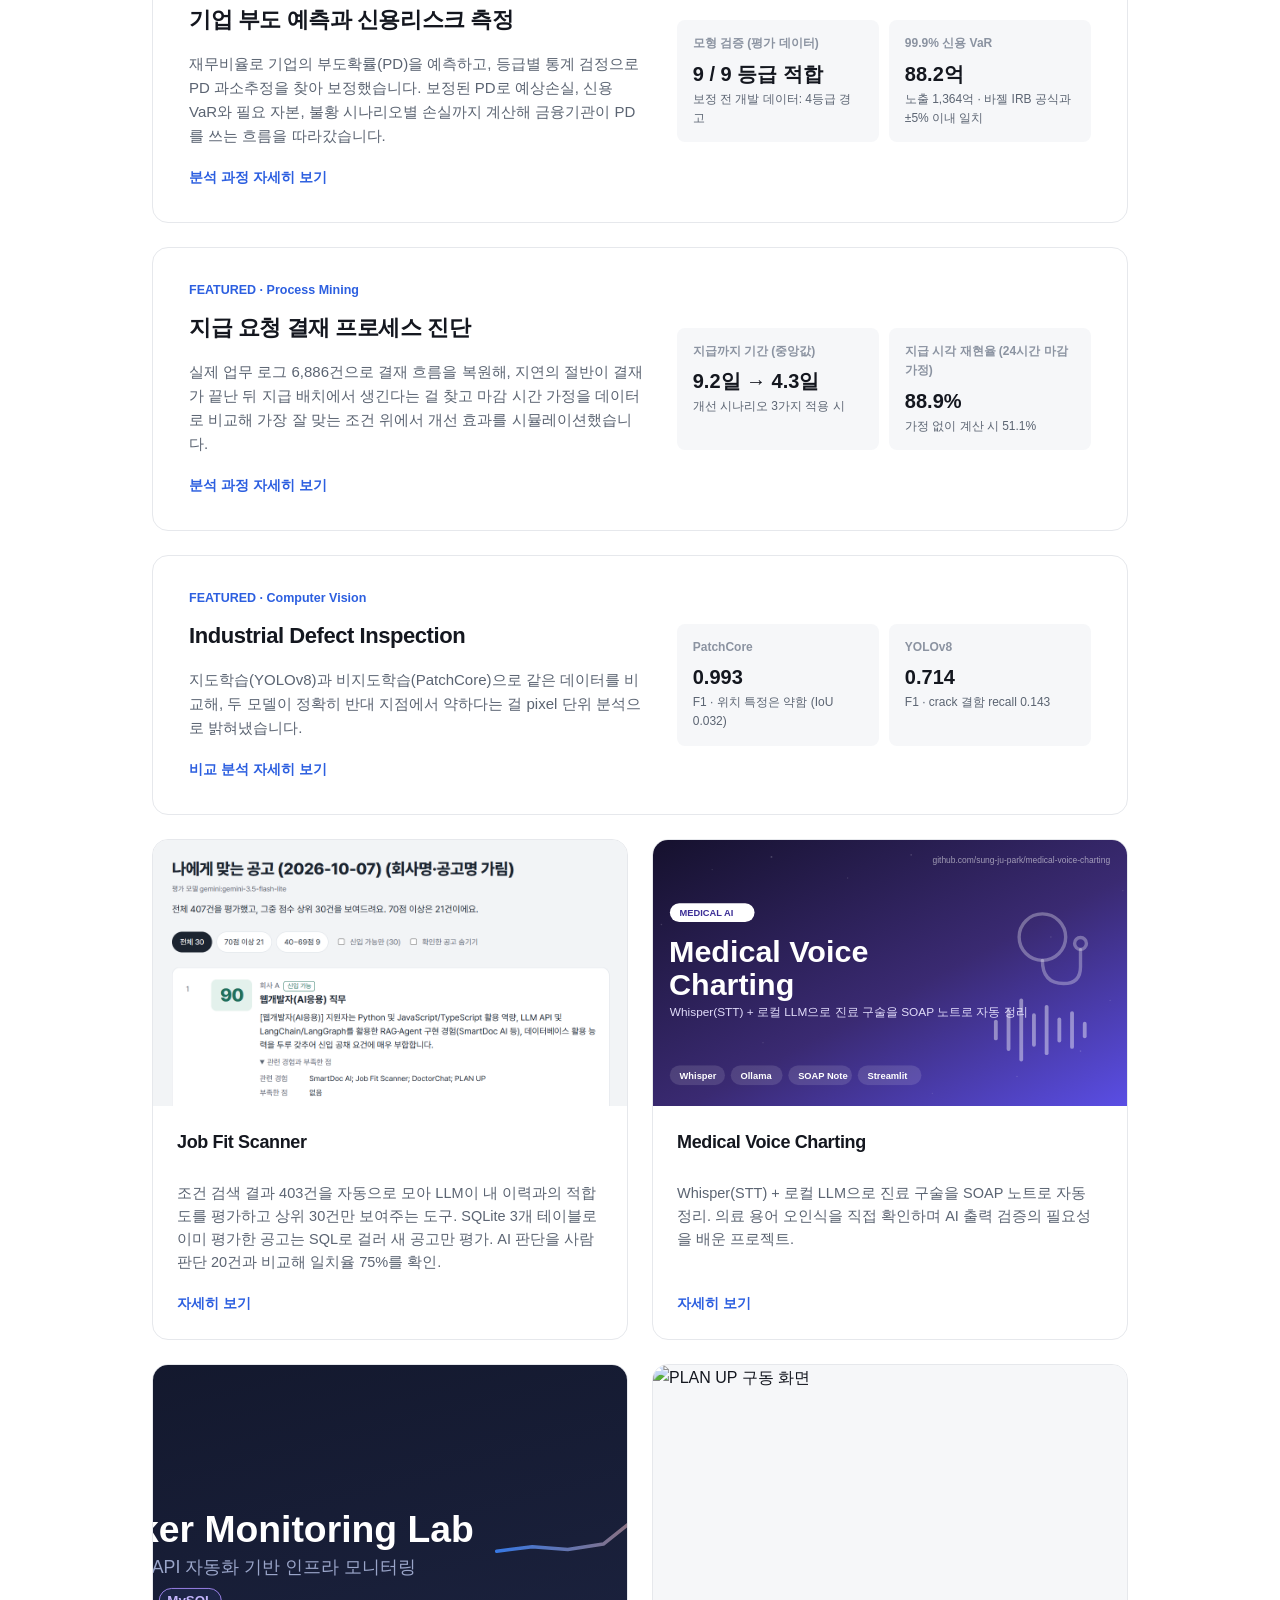
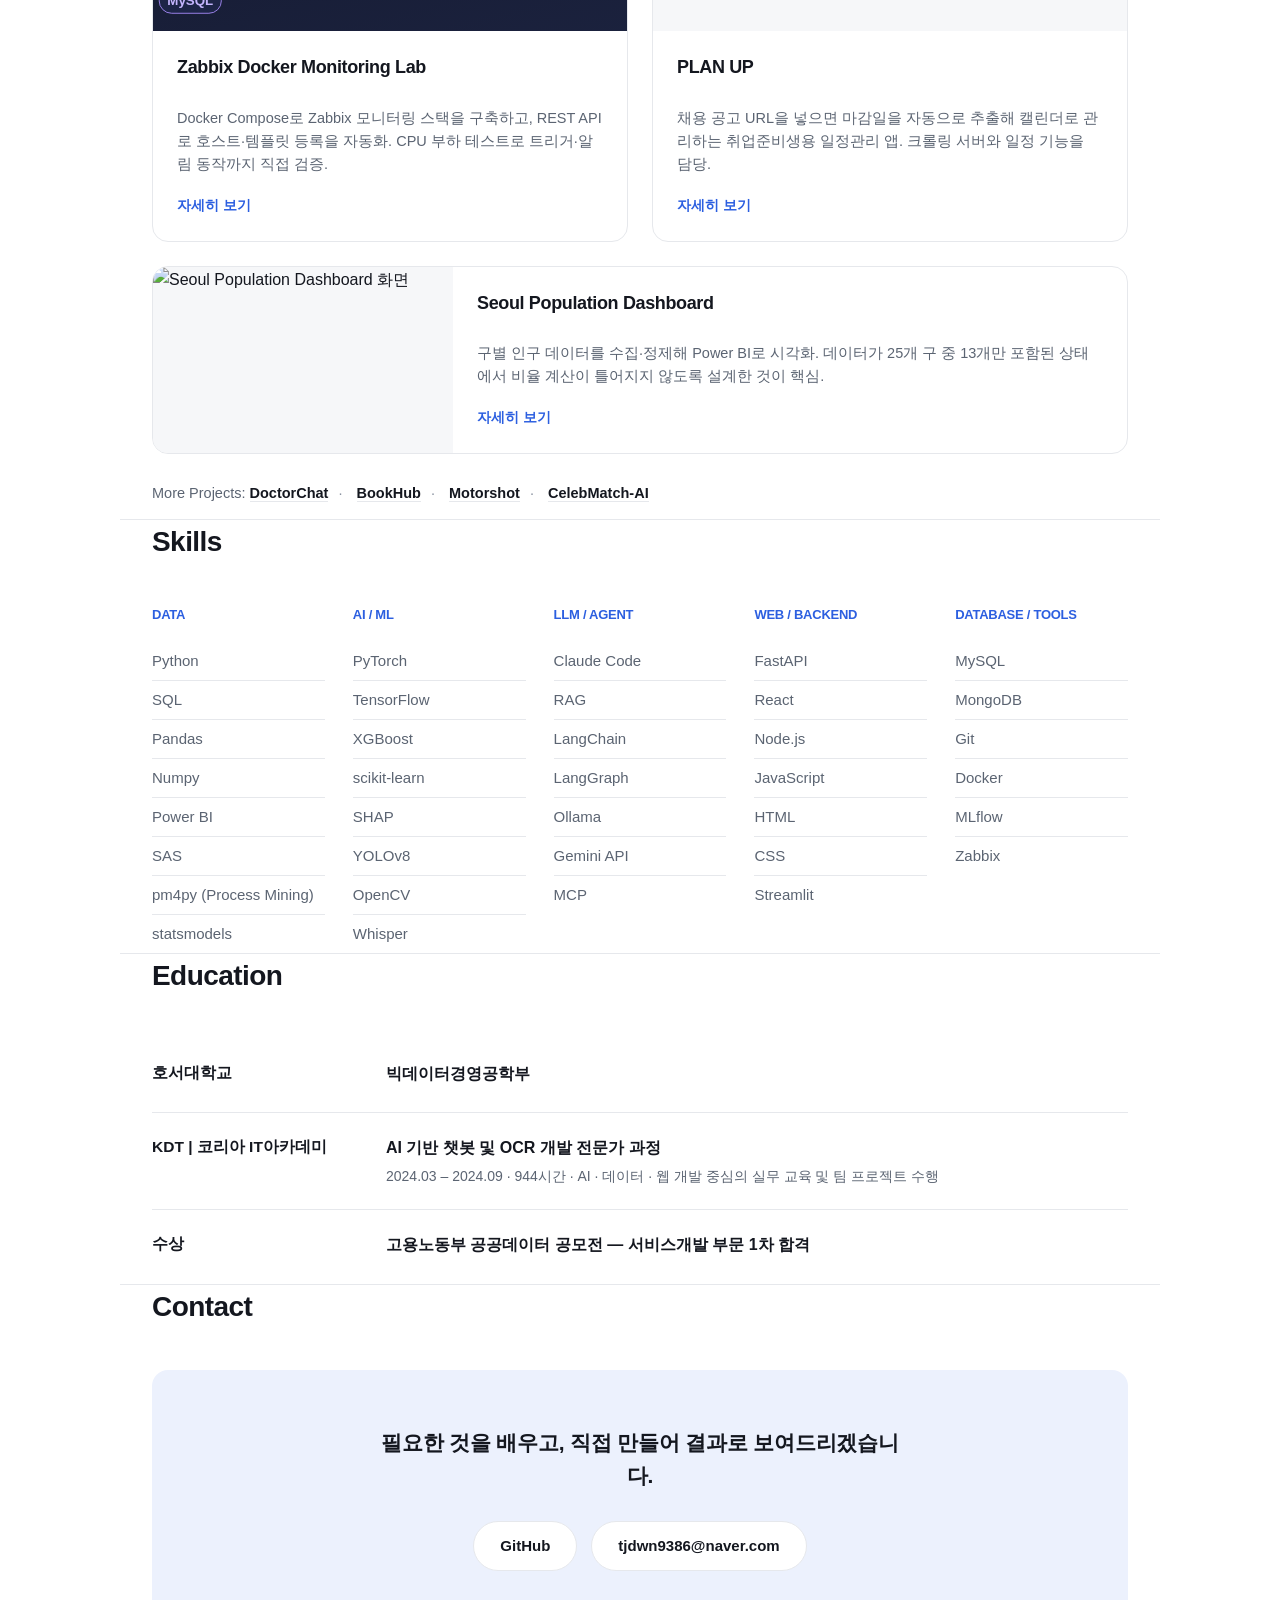
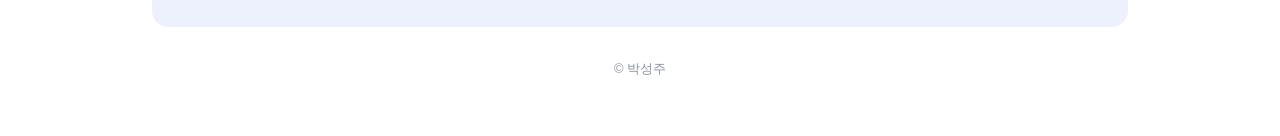
==== commit 1db9885f: "포트폴리오: SmartDoc AI를 대표 프로젝트 맨 위로, Claude Code 활용 방식 추가 - Selected Projects 순서: SmartDoc AI를 첫 번째로 이동" ====
--- a/index.html
+++ b/index.html
@@ -79,6 +79,7 @@
   <h2 class="section-title">About</h2>
   <p>빅데이터경영공학을 전공하며 데이터와 통계에 대한 기본기를 쌓았고, KDT 교육을 통해 AI와 웹 개발을 학습했습니다. 이후 다양한 프로젝트를 수행하며 데이터 수집과 처리부터 데이터베이스 구성, AI 기술 적용, 백엔드와 프론트엔드 연동까지 서비스 개발의 전반적인 과정을 경험했습니다.</p>
   <p>새로운 기술을 배우는 것에 그치지 않고, 필요한 기술을 직접 적용해 문제를 해결하고 결과를 확인하는 과정을 중요하게 생각합니다. 예상과 다른 결과가 나오면 원인을 다시 살펴보고 필요한 방법을 찾아 개선하는 방식으로 문제를 해결해왔습니다.</p>
+  <p>프로젝트 개발 과정에서는 Claude Code와 ChatGPT를 코드 작성 보조, 오류 분석, 테스트 시나리오 구상 등에 활용했습니다. 다만 무엇을 만들지 정하고 전체 구조를 설계하는 일부터 실제 구현 결과를 확인하고 수정하는 과정까지 직접 맡았습니다.</p>
 </section>
 
 <section class="wrap">
@@ -121,6 +122,27 @@
 <section class="wrap" id="projects">
   <h2 class="section-title">Selected Projects</h2>
 
+  <a class="featured" href="projects/smartdoc-ai.html">
+    <div>
+      <div class="kicker">FEATURED · LLM Agent</div>
+      <h3>SmartDoc AI · 문서 질의응답 Agent</h3>
+      <p class="desc">로컬 LLM으로 문서를 검색해 답하고, 검색 결과가 부족하면 질문을 다시 써서 재검색하는 Agent입니다. 문서 속에 섞인 AI 대상 지시문을 걸러내고, 답변에 문서에 없는 숫자나 이름이 있으면 답을 보류하는 안전장치를 넣은 뒤 실험으로 효과와 한계를 확인했습니다. 같은 로직을 MCP 서버(도구 3개)로 감싸 Claude Desktop에서도 바로 쓸 수 있게 했습니다.</p>
+      <span class="cta">설계와 실험 자세히 보기</span>
+    </div>
+    <div class="stats">
+      <div class="stat-box">
+        <div class="model">프롬프트 인젝션 공격 성공</div>
+        <div class="val">1/8 → 0/8</div>
+        <div class="metric-label">안전장치 끔 → 켬 (질문 8개)</div>
+      </div>
+      <div class="stat-box">
+        <div class="model">정답을 잘못 막은 경우</div>
+        <div class="val">0 / 52</div>
+        <div class="metric-label">기존 평가 답변 52개 기준</div>
+      </div>
+    </div>
+  </a>
+
   <a class="featured" href="projects/process-anomaly-rca.html">
     <div>
       <div class="kicker">FEATURED · Manufacturing AI</div>
@@ -138,27 +160,6 @@
         <div class="model">유사 과거 사례 1순위 적중</div>
         <div class="val">44% → 78%</div>
         <div class="metric-label">흔들림 크기 특징 추가 후</div>
-      </div>
-    </div>
-  </a>
-
-  <a class="featured" href="projects/smartdoc-ai.html">
-    <div>
-      <div class="kicker">FEATURED · LLM Agent</div>
-      <h3>SmartDoc AI · 문서 질의응답 Agent</h3>
-      <p class="desc">로컬 LLM으로 문서를 검색해 답하고, 검색 결과가 부족하면 질문을 다시 써서 재검색하는 Agent입니다. 문서 속에 섞인 AI 대상 지시문을 걸러내고, 답변에 문서에 없는 숫자나 이름이 있으면 답을 보류하는 안전장치를 넣은 뒤 실험으로 효과와 한계를 확인했습니다. 같은 로직을 MCP 서버(도구 3개)로 감싸 Claude Desktop에서도 바로 쓸 수 있게 했습니다.</p>
-      <span class="cta">설계와 실험 자세히 보기</span>
-    </div>
-    <div class="stats">
-      <div class="stat-box">
-        <div class="model">프롬프트 인젝션 공격 성공</div>
-        <div class="val">1/8 → 0/8</div>
-        <div class="metric-label">안전장치 끔 → 켬 (질문 8개)</div>
-      </div>
-      <div class="stat-box">
-        <div class="model">정답을 잘못 막은 경우</div>
-        <div class="val">0 / 52</div>
-        <div class="metric-label">기존 평가 답변 52개 기준</div>
       </div>
     </div>
   </a>
@@ -339,7 +340,7 @@
     </div>
     <div class="skill-col">
       <h4>LLM / AGENT</h4>
-      <ul><li>RAG</li><li>LangChain</li><li>LangGraph</li><li>Ollama</li><li>Gemini API</li><li>MCP</li></ul>
+      <ul><li>Claude Code</li><li>RAG</li><li>LangChain</li><li>LangGraph</li><li>Ollama</li><li>Gemini API</li><li>MCP</li></ul>
     </div>
     <div class="skill-col">
       <h4>WEB / BACKEND</h4>
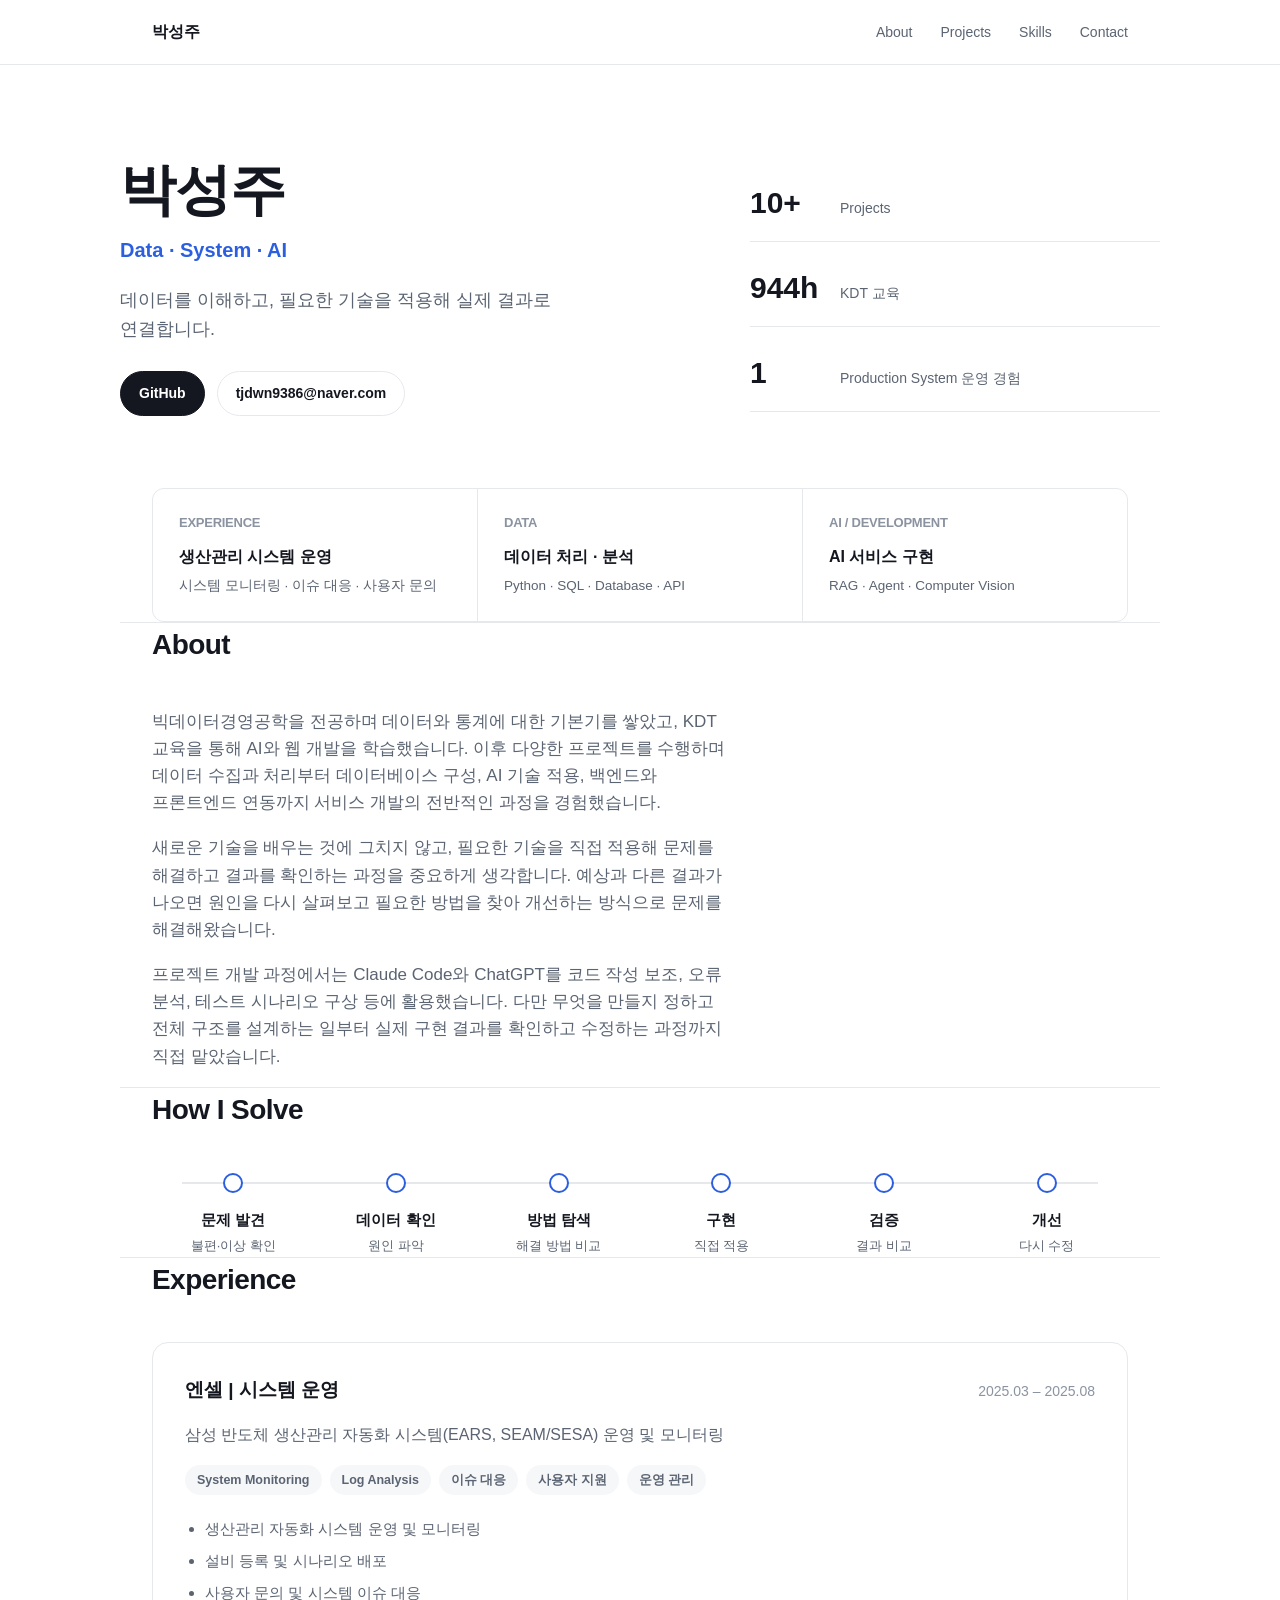
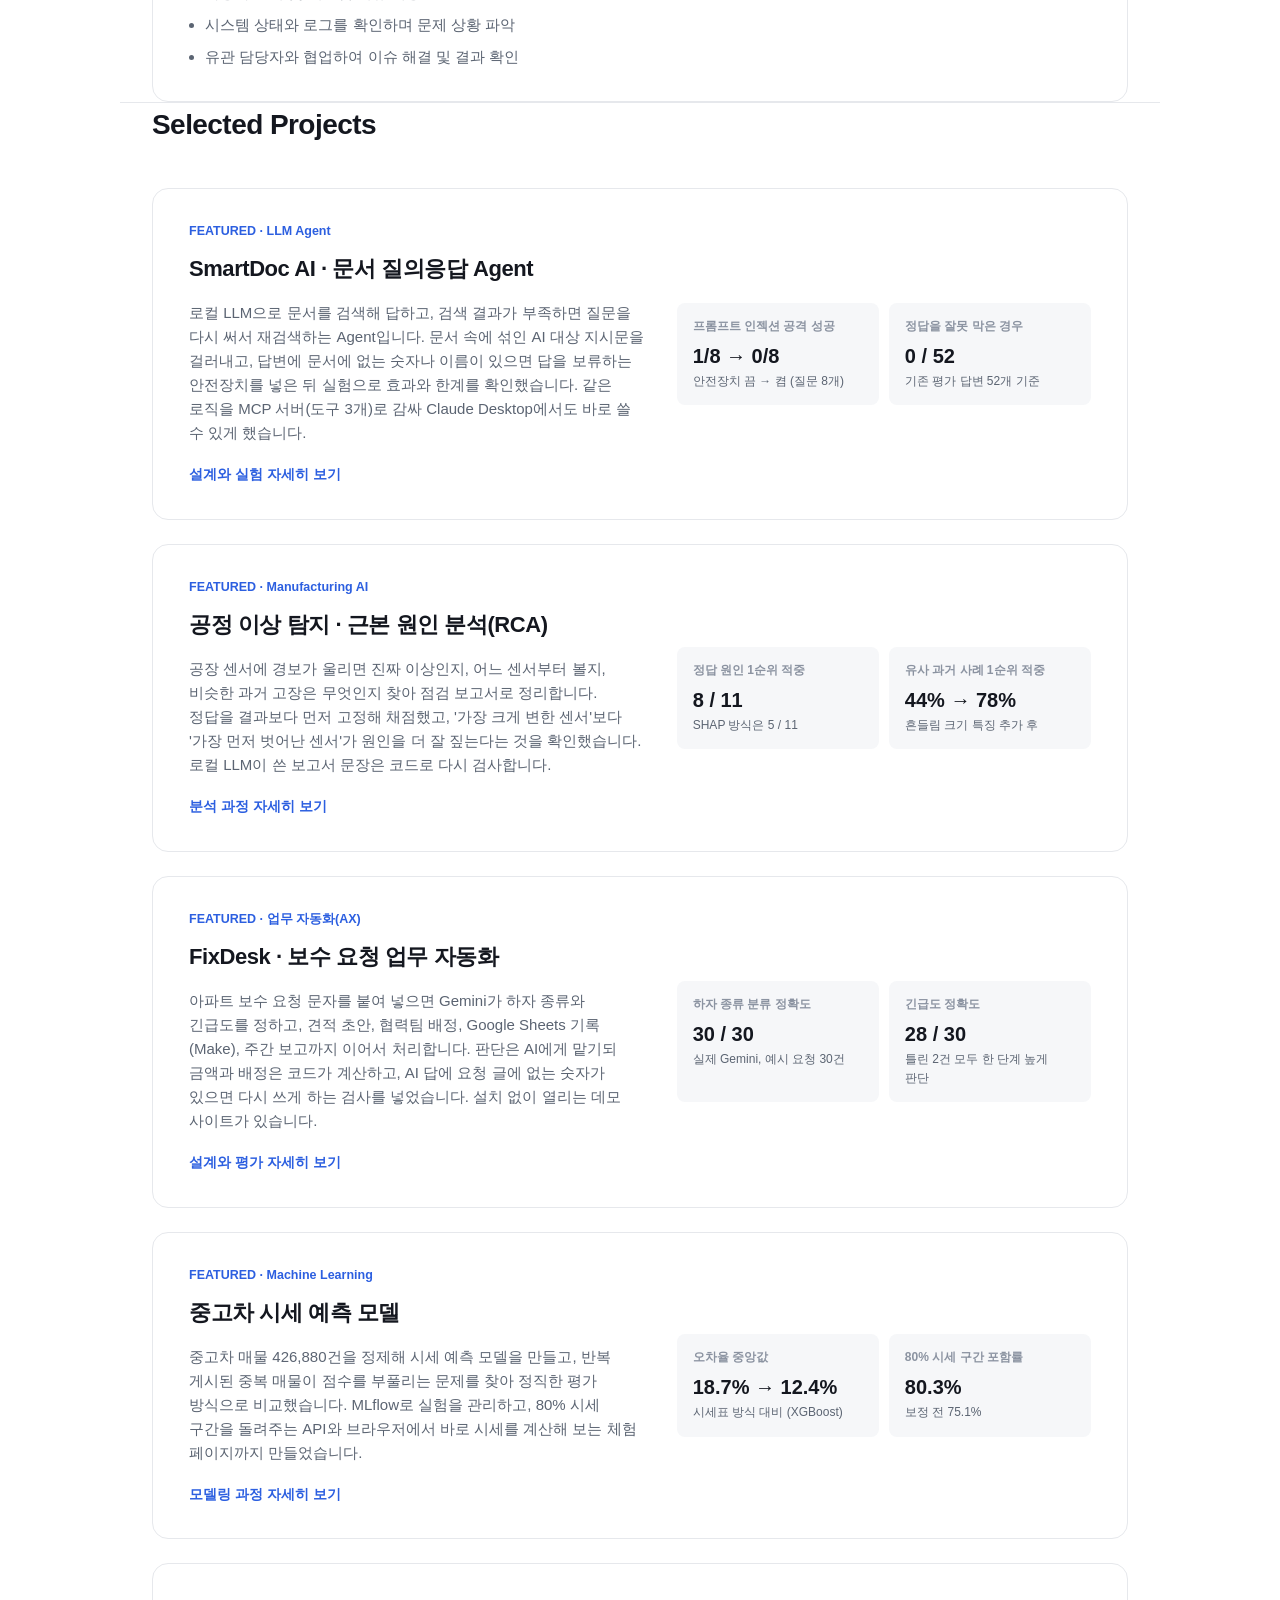
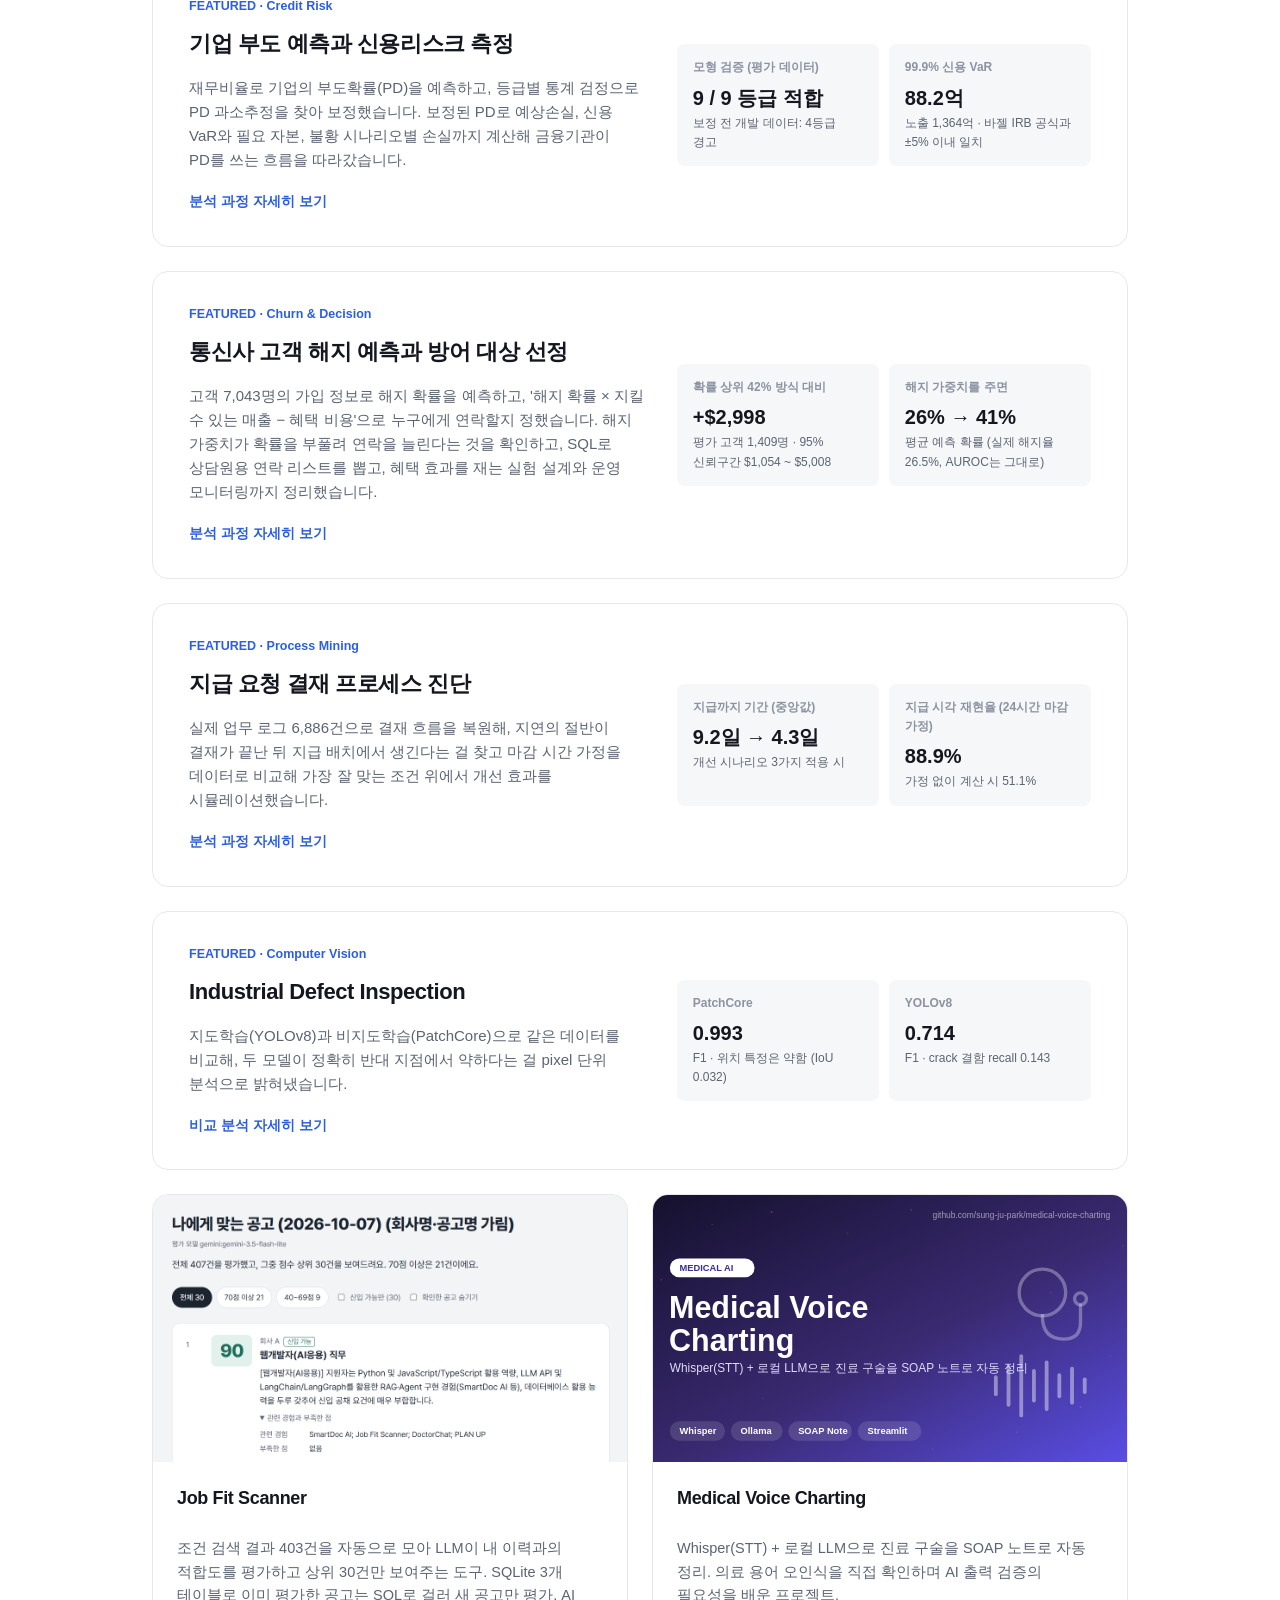
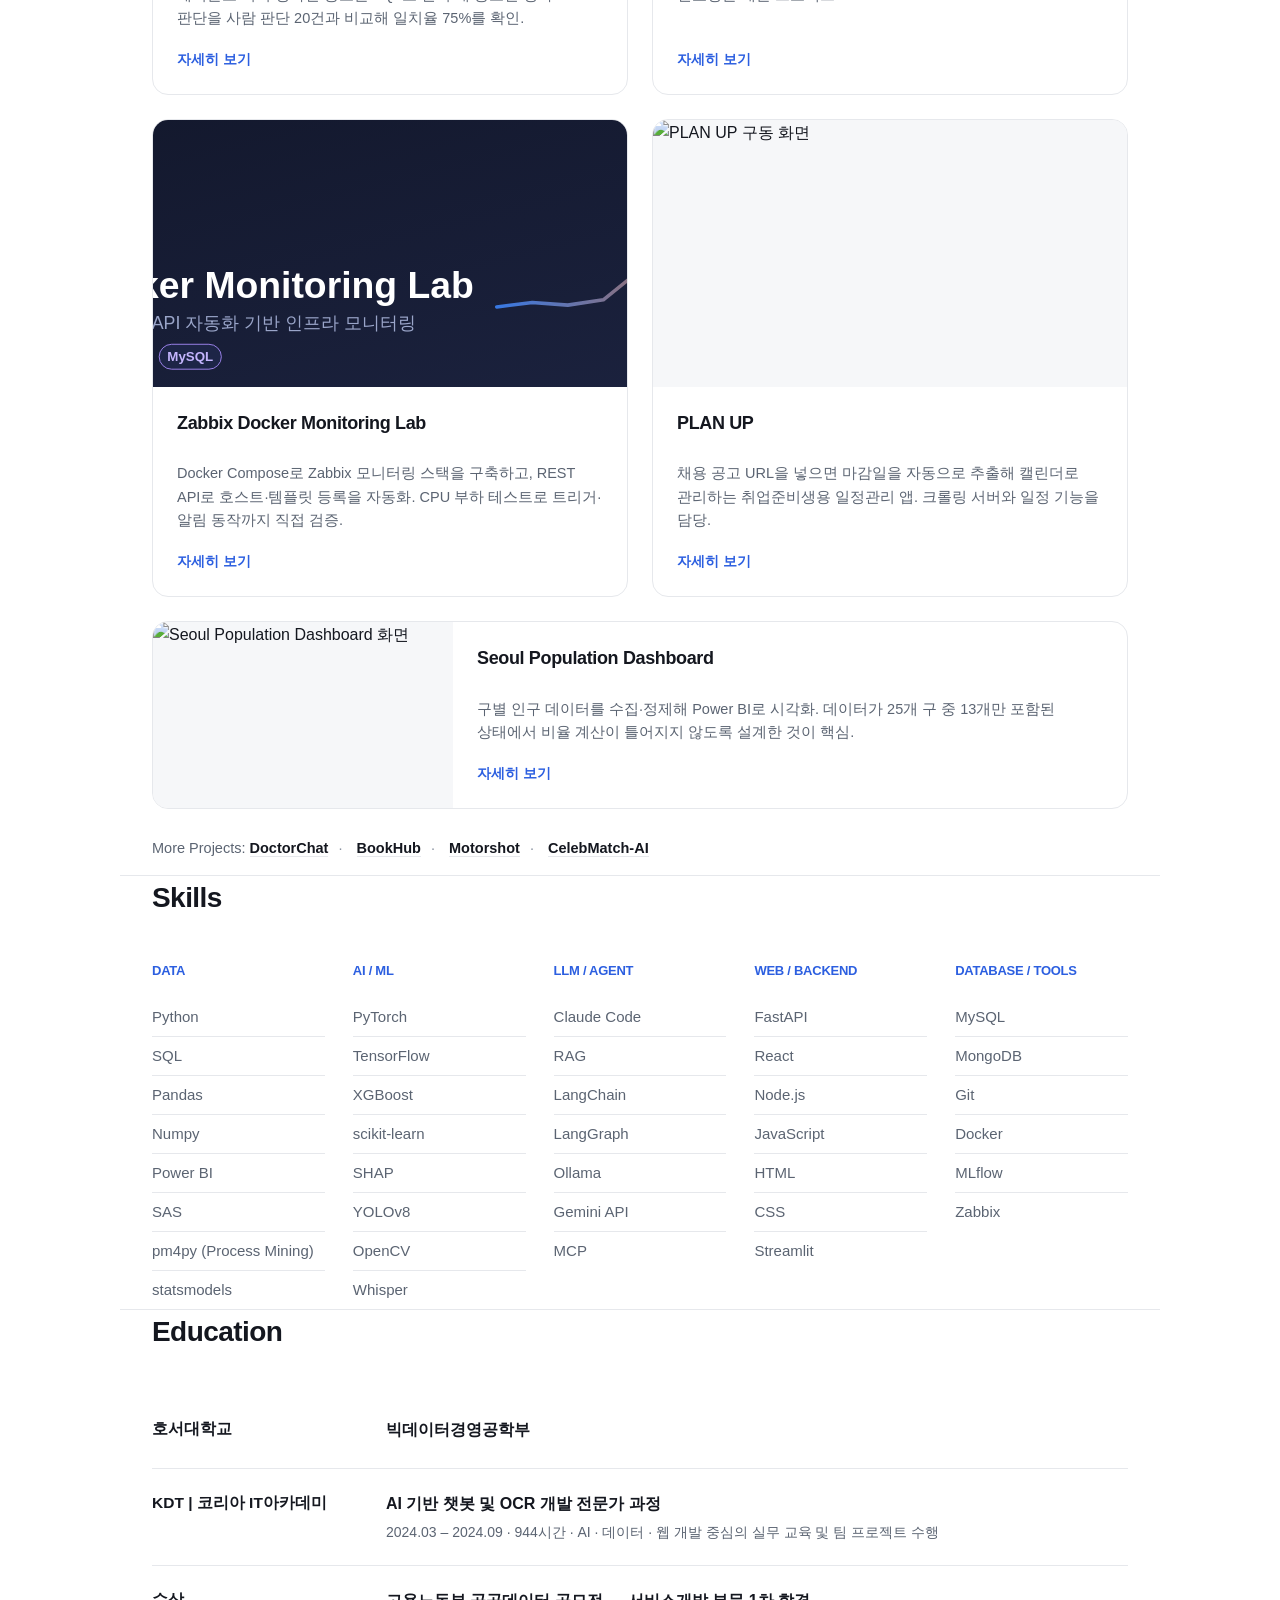
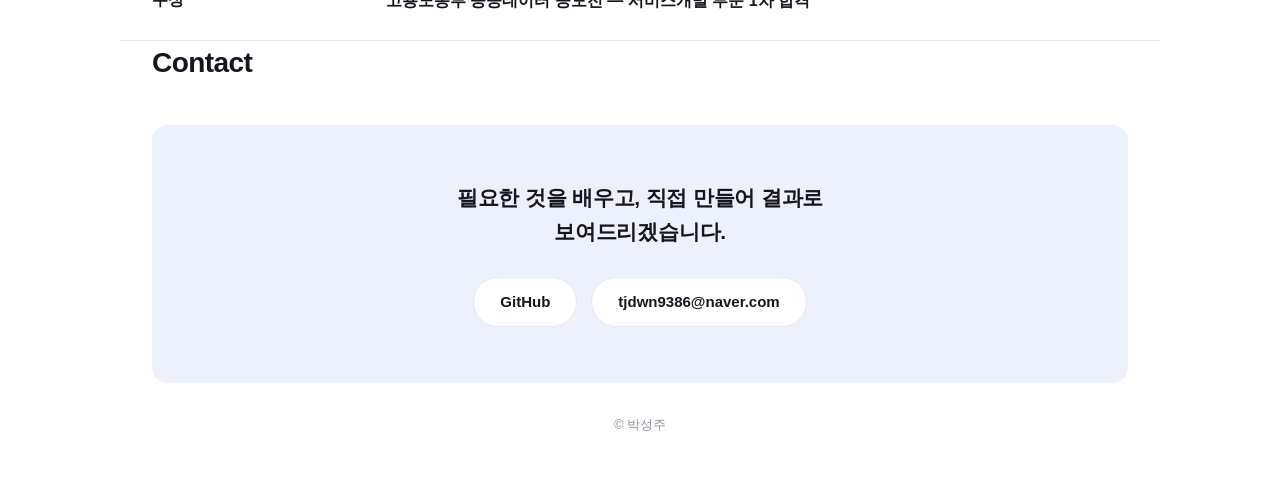
==== commit 1c6ec38f: "포트폴리오에 통신사 고객 해지 예측(telco-churn-retention) 프로젝트 추가 Co-Authored-By: Claude Opus 5.5 <noreply@anthropi" ====
--- a/index.html
+++ b/index.html
@@ -227,6 +227,27 @@
     </div>
   </a>
 
+  <a class="featured" href="projects/telco-churn-retention.html">
+    <div>
+      <div class="kicker">FEATURED · Churn &amp; Decision</div>
+      <h3>통신사 고객 해지 예측과 방어 대상 선정</h3>
+      <p class="desc">고객 7,043명의 가입 정보로 해지 확률을 예측하고, '해지 확률 × 지킬 수 있는 매출 − 혜택 비용'으로 누구에게 연락할지 정했습니다. 해지 가중치가 확률을 부풀려 연락을 늘린다는 것을 확인하고, SQL로 상담원용 연락 리스트를 뽑고, 혜택 효과를 재는 실험 설계와 운영 모니터링까지 정리했습니다.</p>
+      <span class="cta">분석 과정 자세히 보기</span>
+    </div>
+    <div class="stats">
+      <div class="stat-box">
+        <div class="model">확률 상위 42% 방식 대비</div>
+        <div class="val">+$2,998</div>
+        <div class="metric-label">평가 고객 1,409명 · 95% 신뢰구간 $1,054 ~ $5,008</div>
+      </div>
+      <div class="stat-box">
+        <div class="model">해지 가중치를 주면</div>
+        <div class="val">26% → 41%</div>
+        <div class="metric-label">평균 예측 확률 (실제 해지율 26.5%, AUROC는 그대로)</div>
+      </div>
+    </div>
+  </a>
+
   <a class="featured" href="projects/process-mining.html">
     <div>
       <div class="kicker">FEATURED · Process Mining</div>
--- a/style.css
+++ b/style.css
@@ -35,6 +35,8 @@
   background: var(--bg);
   line-height: 1.6;
   -webkit-font-smoothing: antialiased;
+  word-break: keep-all;
+  overflow-wrap: break-word;
 }
 
 a { color: inherit; text-decoration: none; }
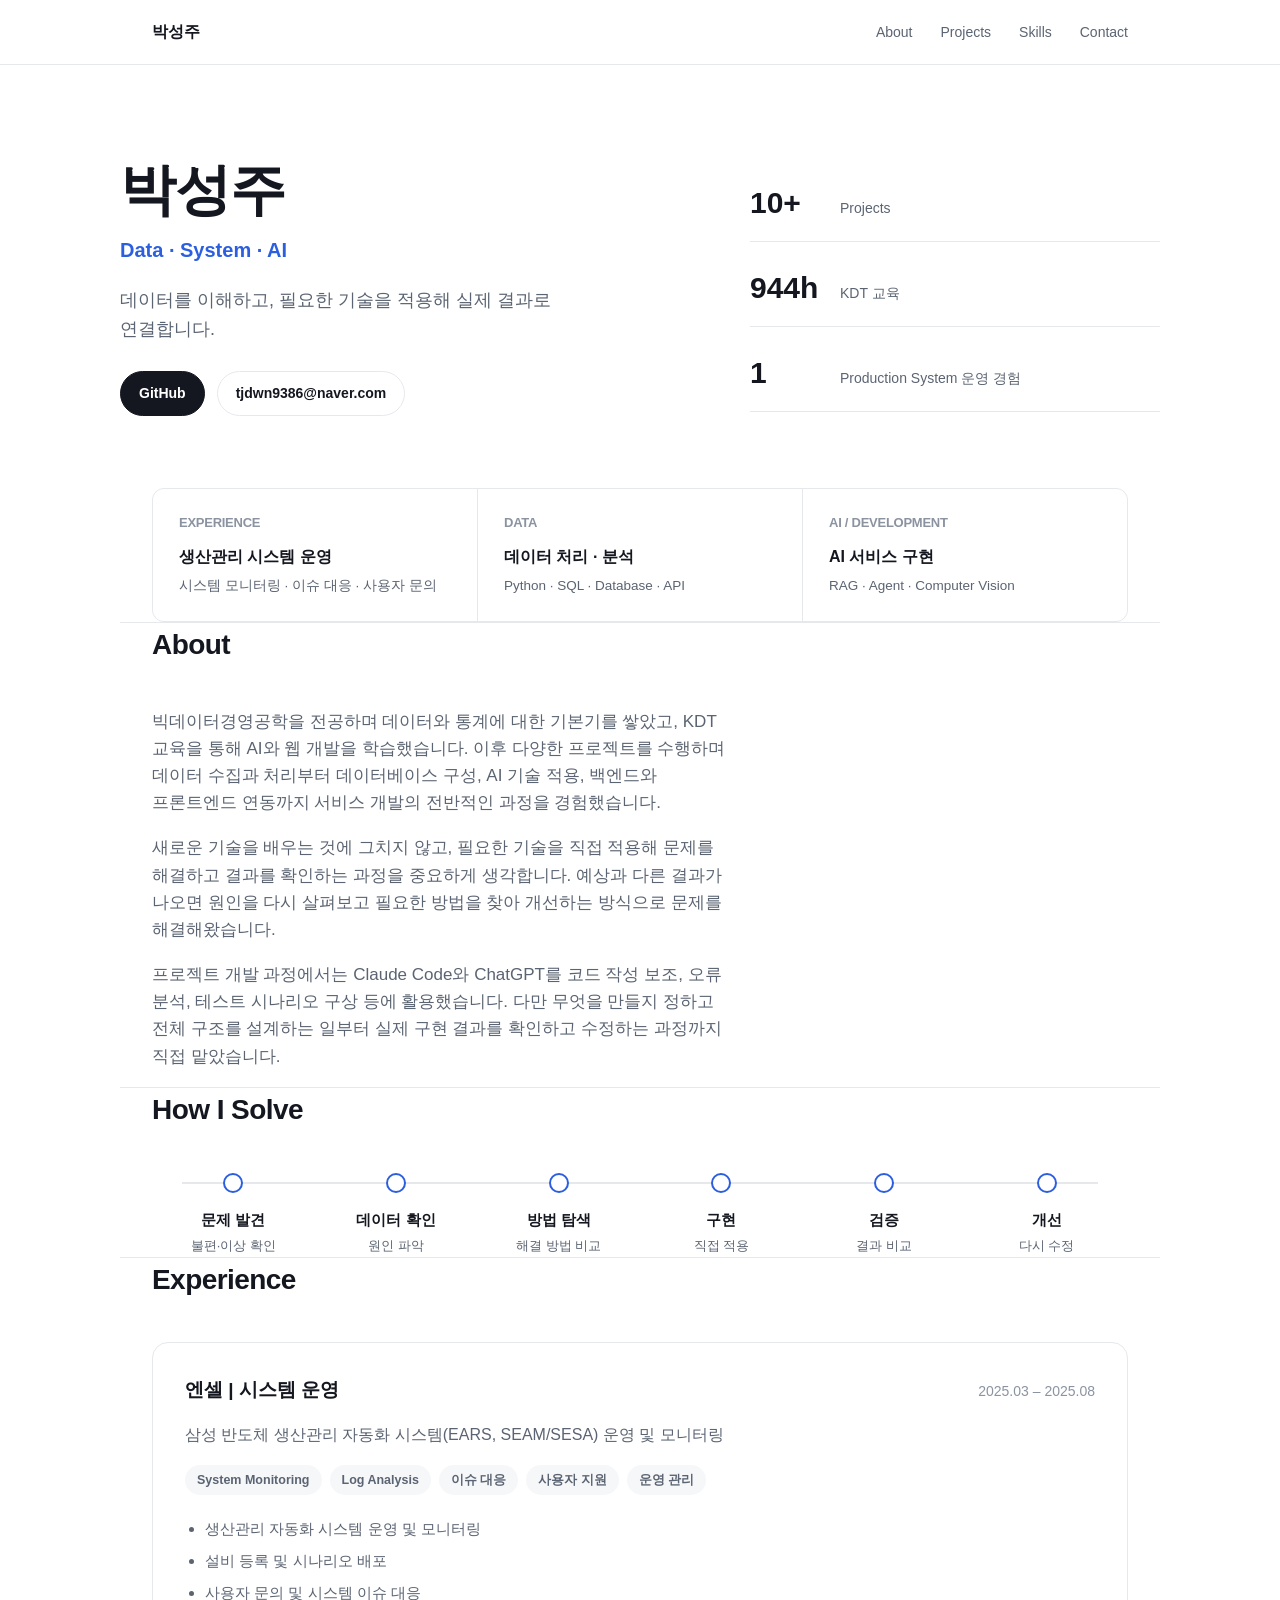
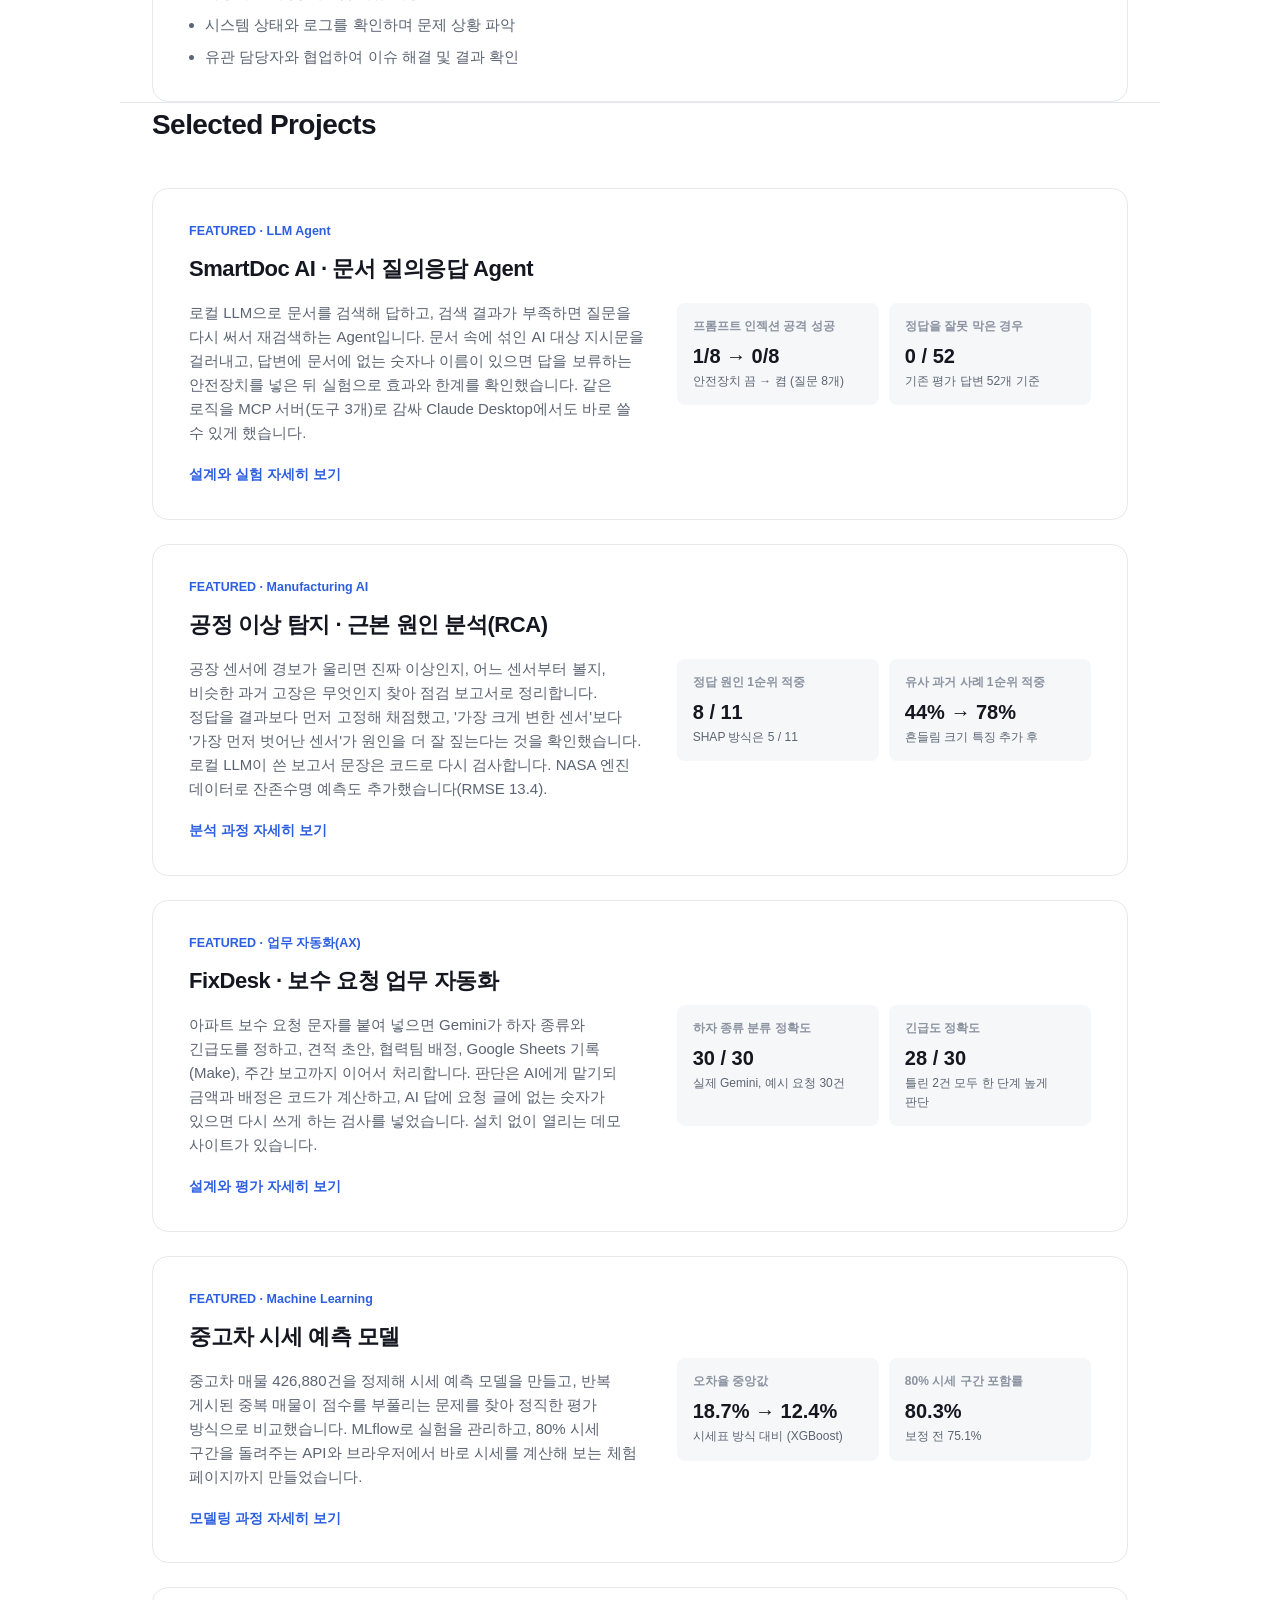
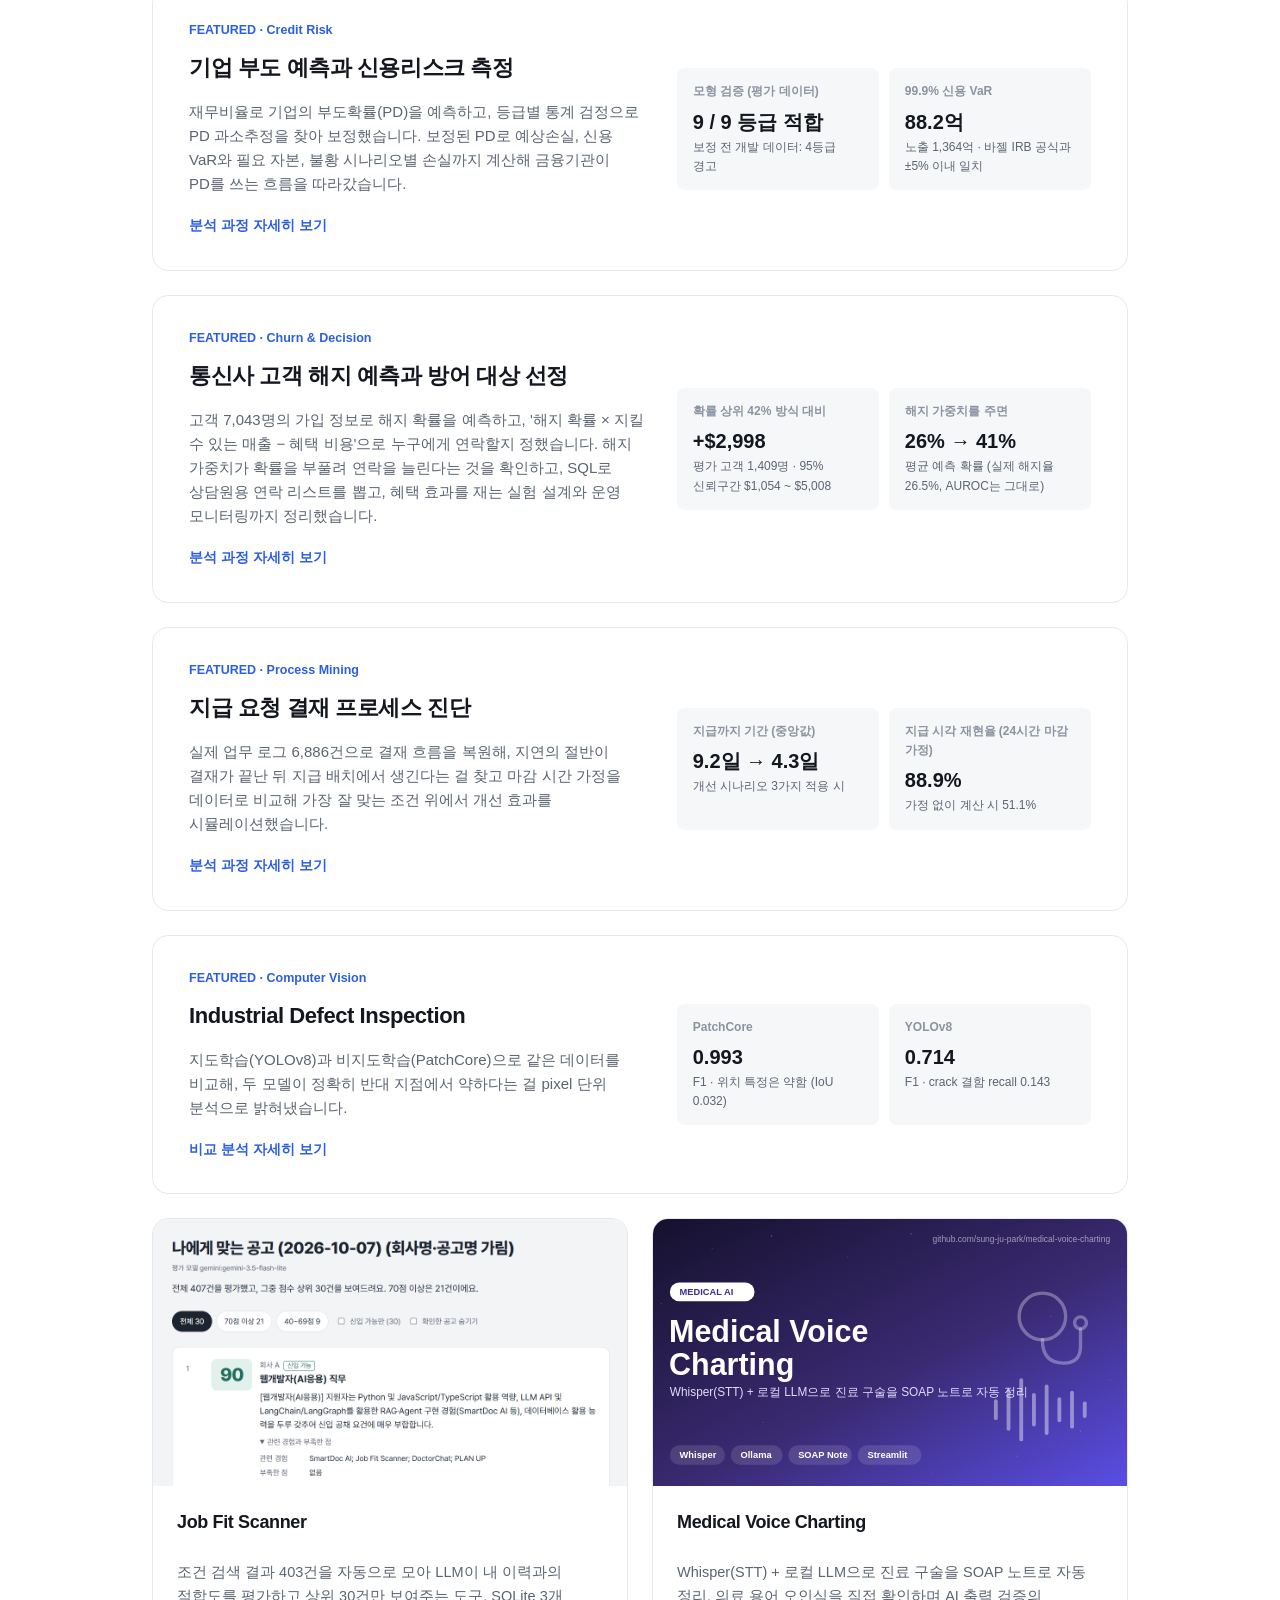
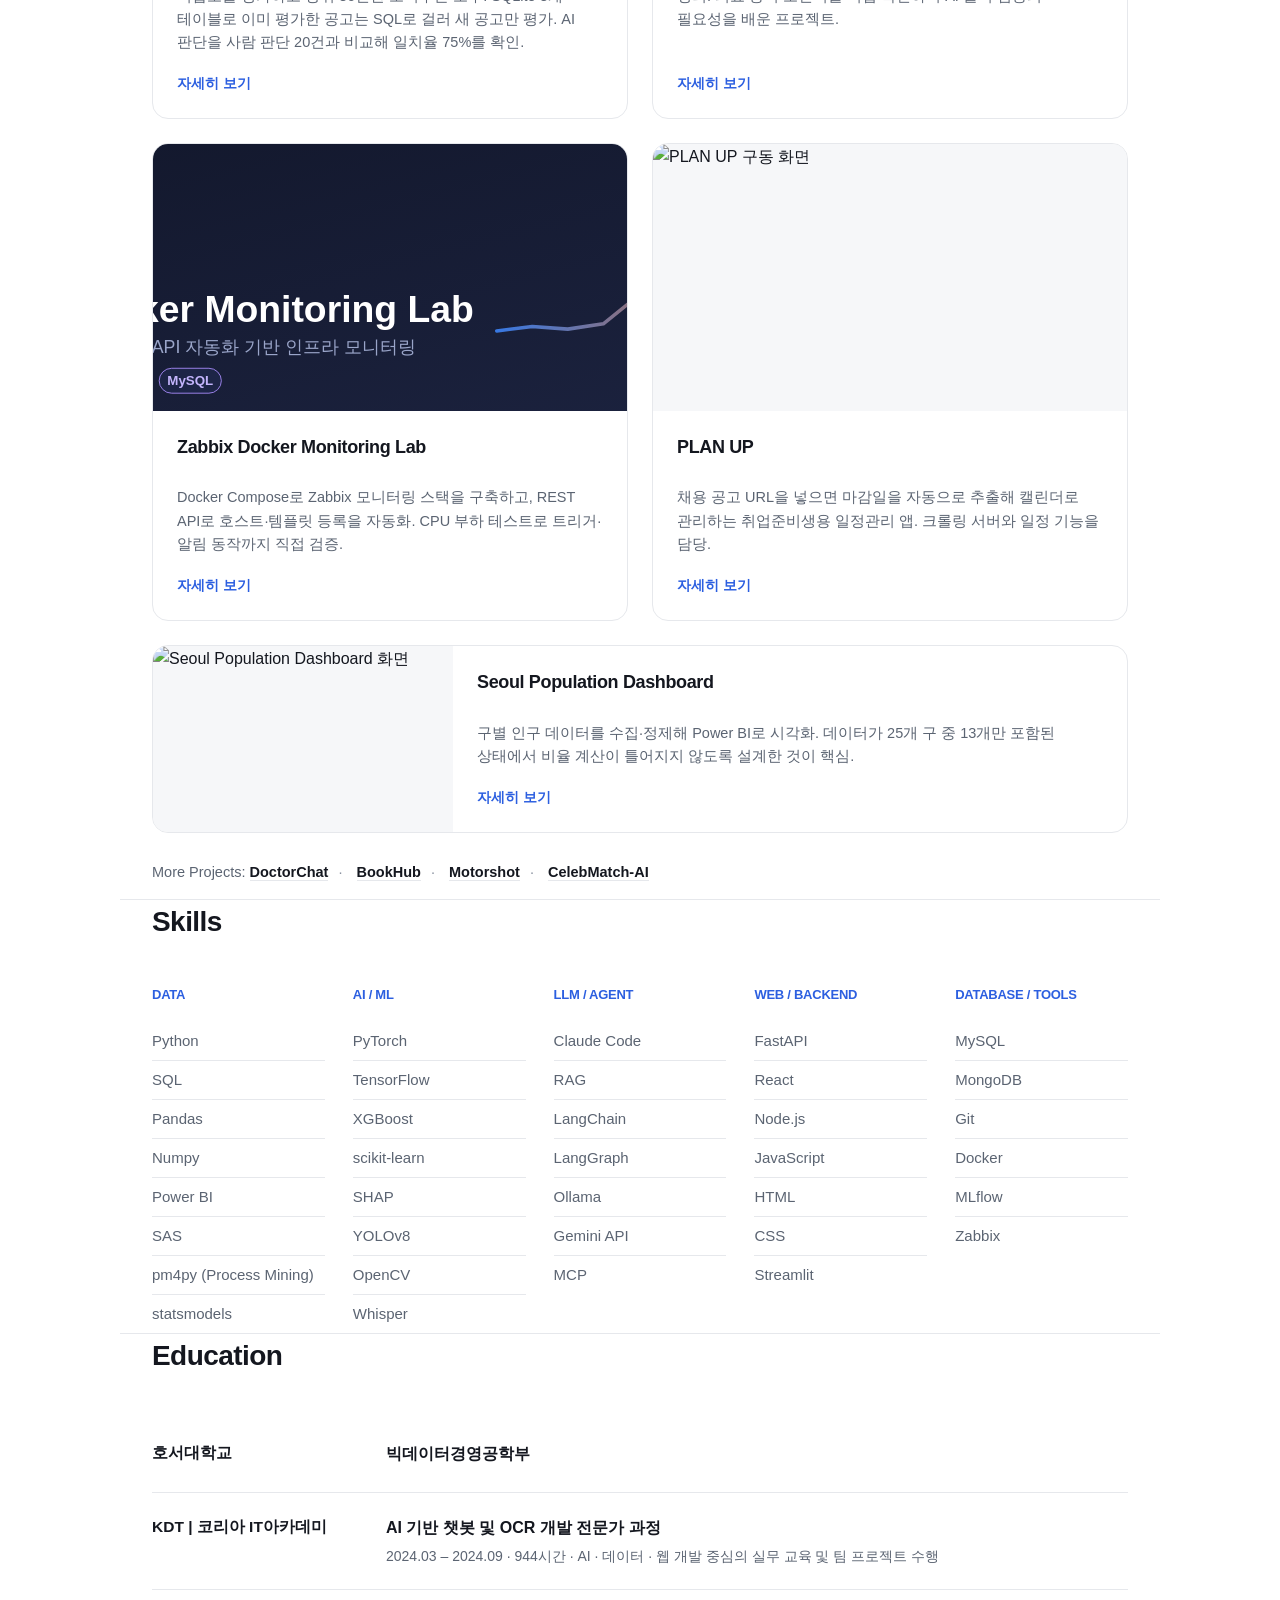
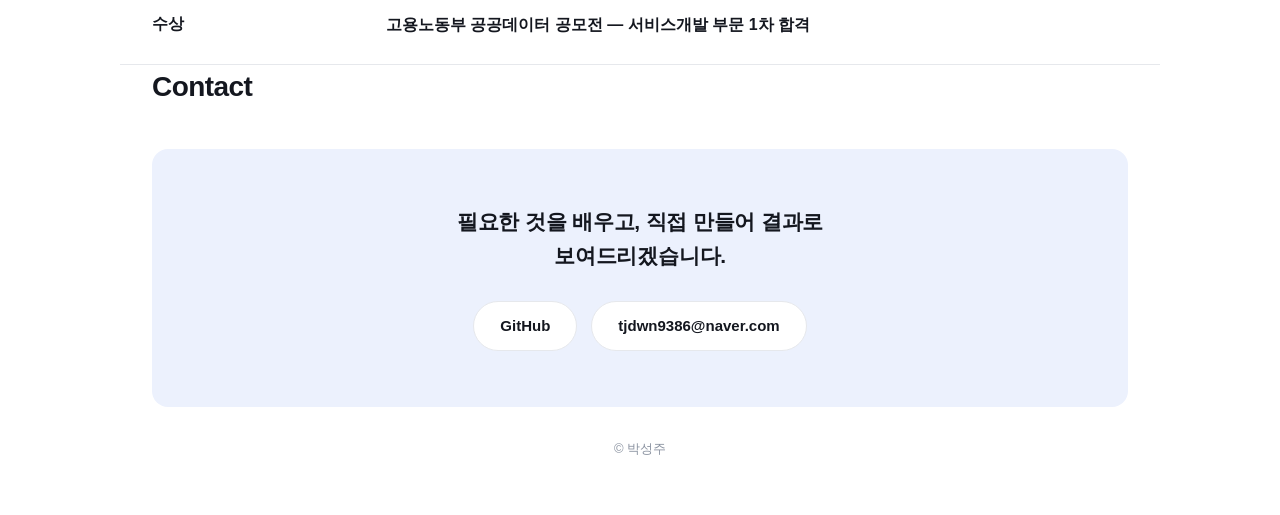
==== commit 38bb5b6e: "공정 이상 탐지 프로젝트에 잔존수명(RUL) 예측 섹션 추가 Co-Authored-By: Claude Opus 5.5 <noreply@anthropic.com> Claude-Ses" ====
--- a/index.html
+++ b/index.html
@@ -147,7 +147,7 @@
     <div>
       <div class="kicker">FEATURED · Manufacturing AI</div>
       <h3>공정 이상 탐지 · 근본 원인 분석(RCA)</h3>
-      <p class="desc">공장 센서에 경보가 울리면 진짜 이상인지, 어느 센서부터 볼지, 비슷한 과거 고장은 무엇인지 찾아 점검 보고서로 정리합니다. 정답을 결과보다 먼저 고정해 채점했고, '가장 크게 변한 센서'보다 '가장 먼저 벗어난 센서'가 원인을 더 잘 짚는다는 것을 확인했습니다. 로컬 LLM이 쓴 보고서 문장은 코드로 다시 검사합니다.</p>
+      <p class="desc">공장 센서에 경보가 울리면 진짜 이상인지, 어느 센서부터 볼지, 비슷한 과거 고장은 무엇인지 찾아 점검 보고서로 정리합니다. 정답을 결과보다 먼저 고정해 채점했고, '가장 크게 변한 센서'보다 '가장 먼저 벗어난 센서'가 원인을 더 잘 짚는다는 것을 확인했습니다. 로컬 LLM이 쓴 보고서 문장은 코드로 다시 검사합니다. NASA 엔진 데이터로 잔존수명 예측도 추가했습니다(RMSE 13.4).</p>
       <span class="cta">분석 과정 자세히 보기</span>
     </div>
     <div class="stats">
